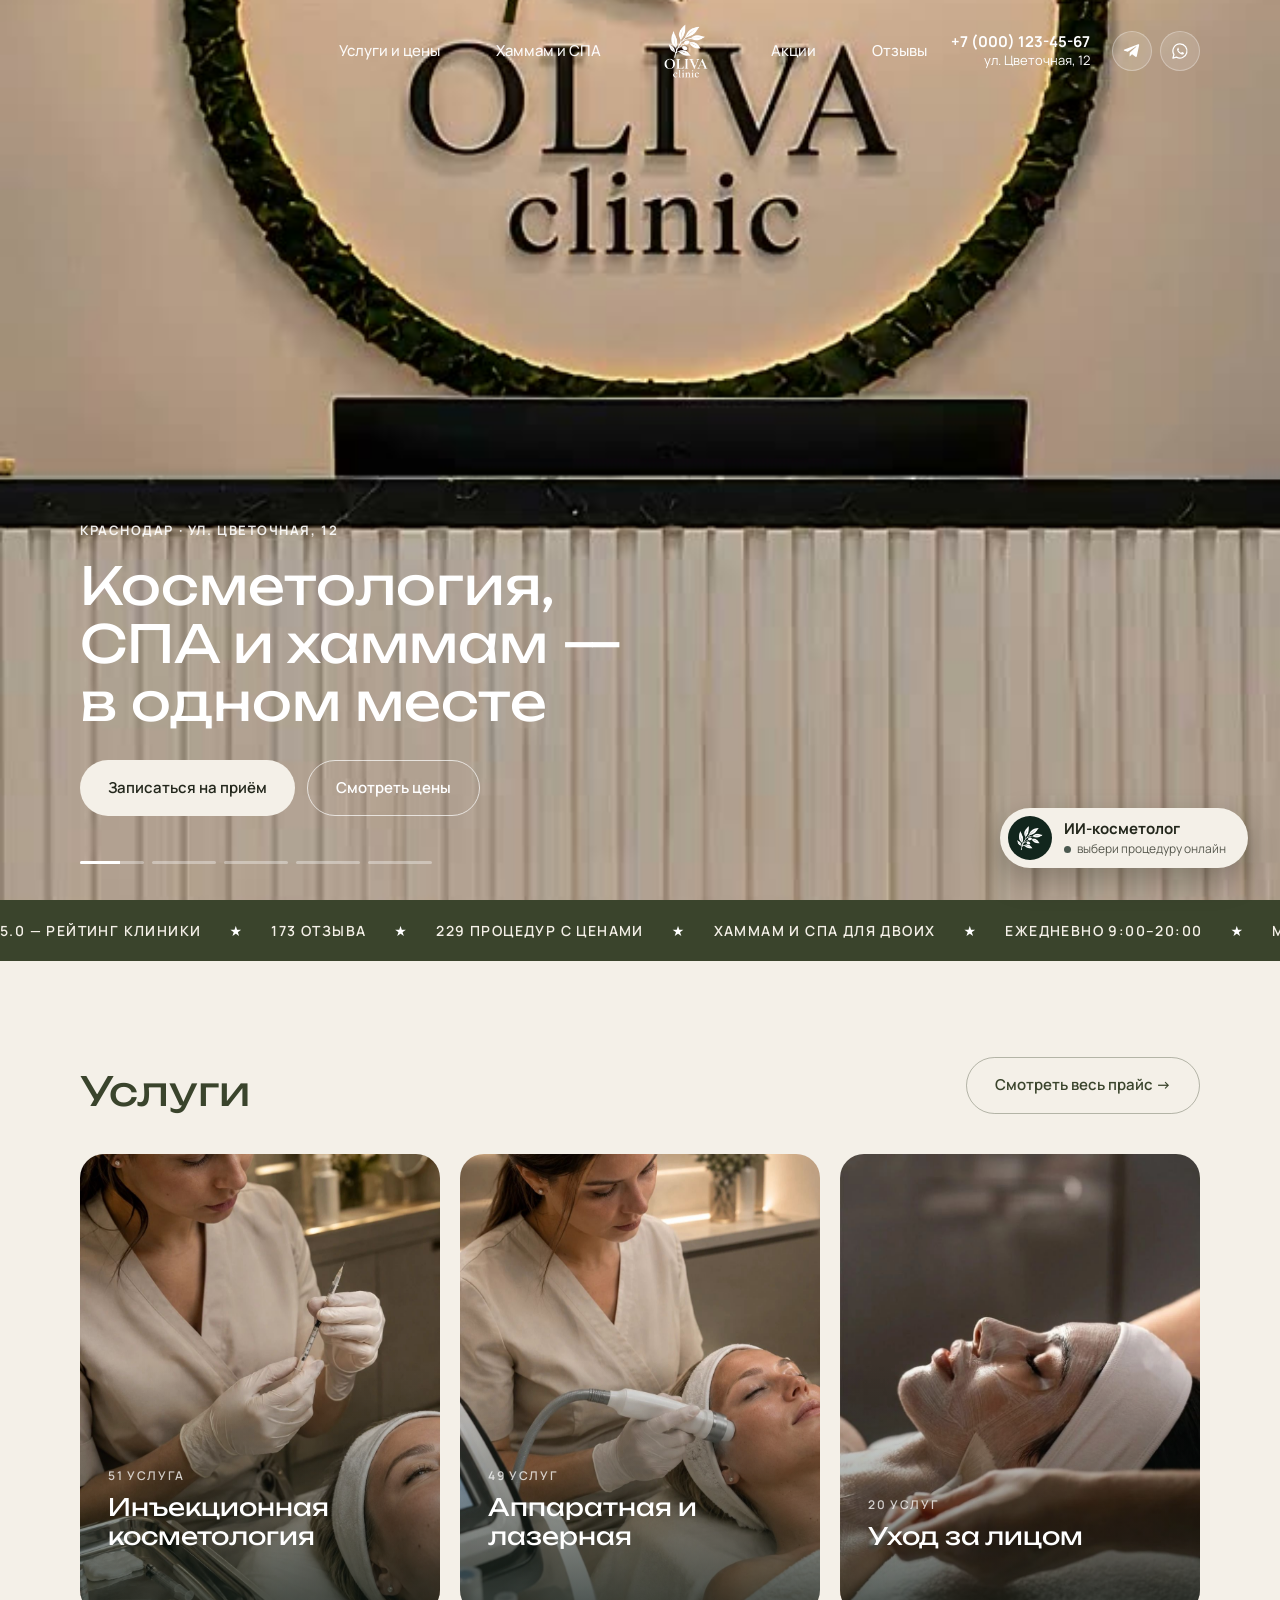
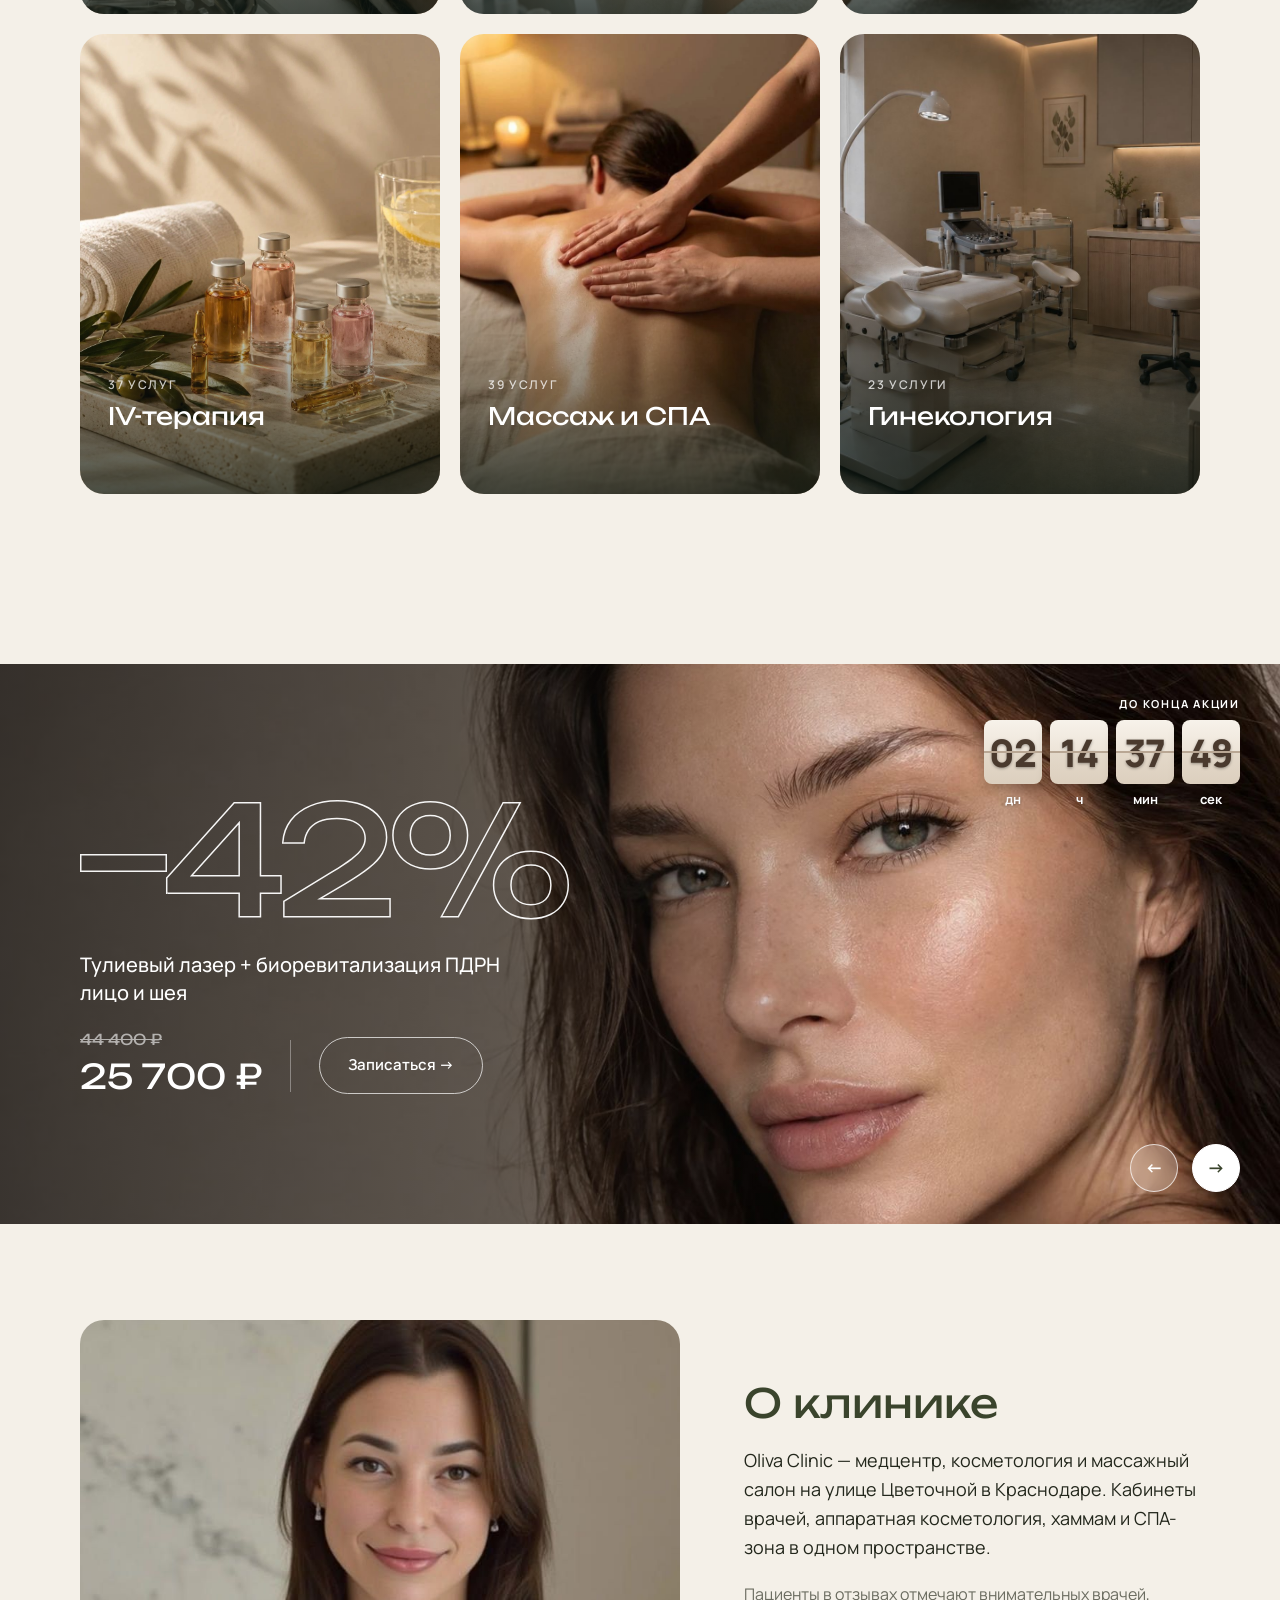
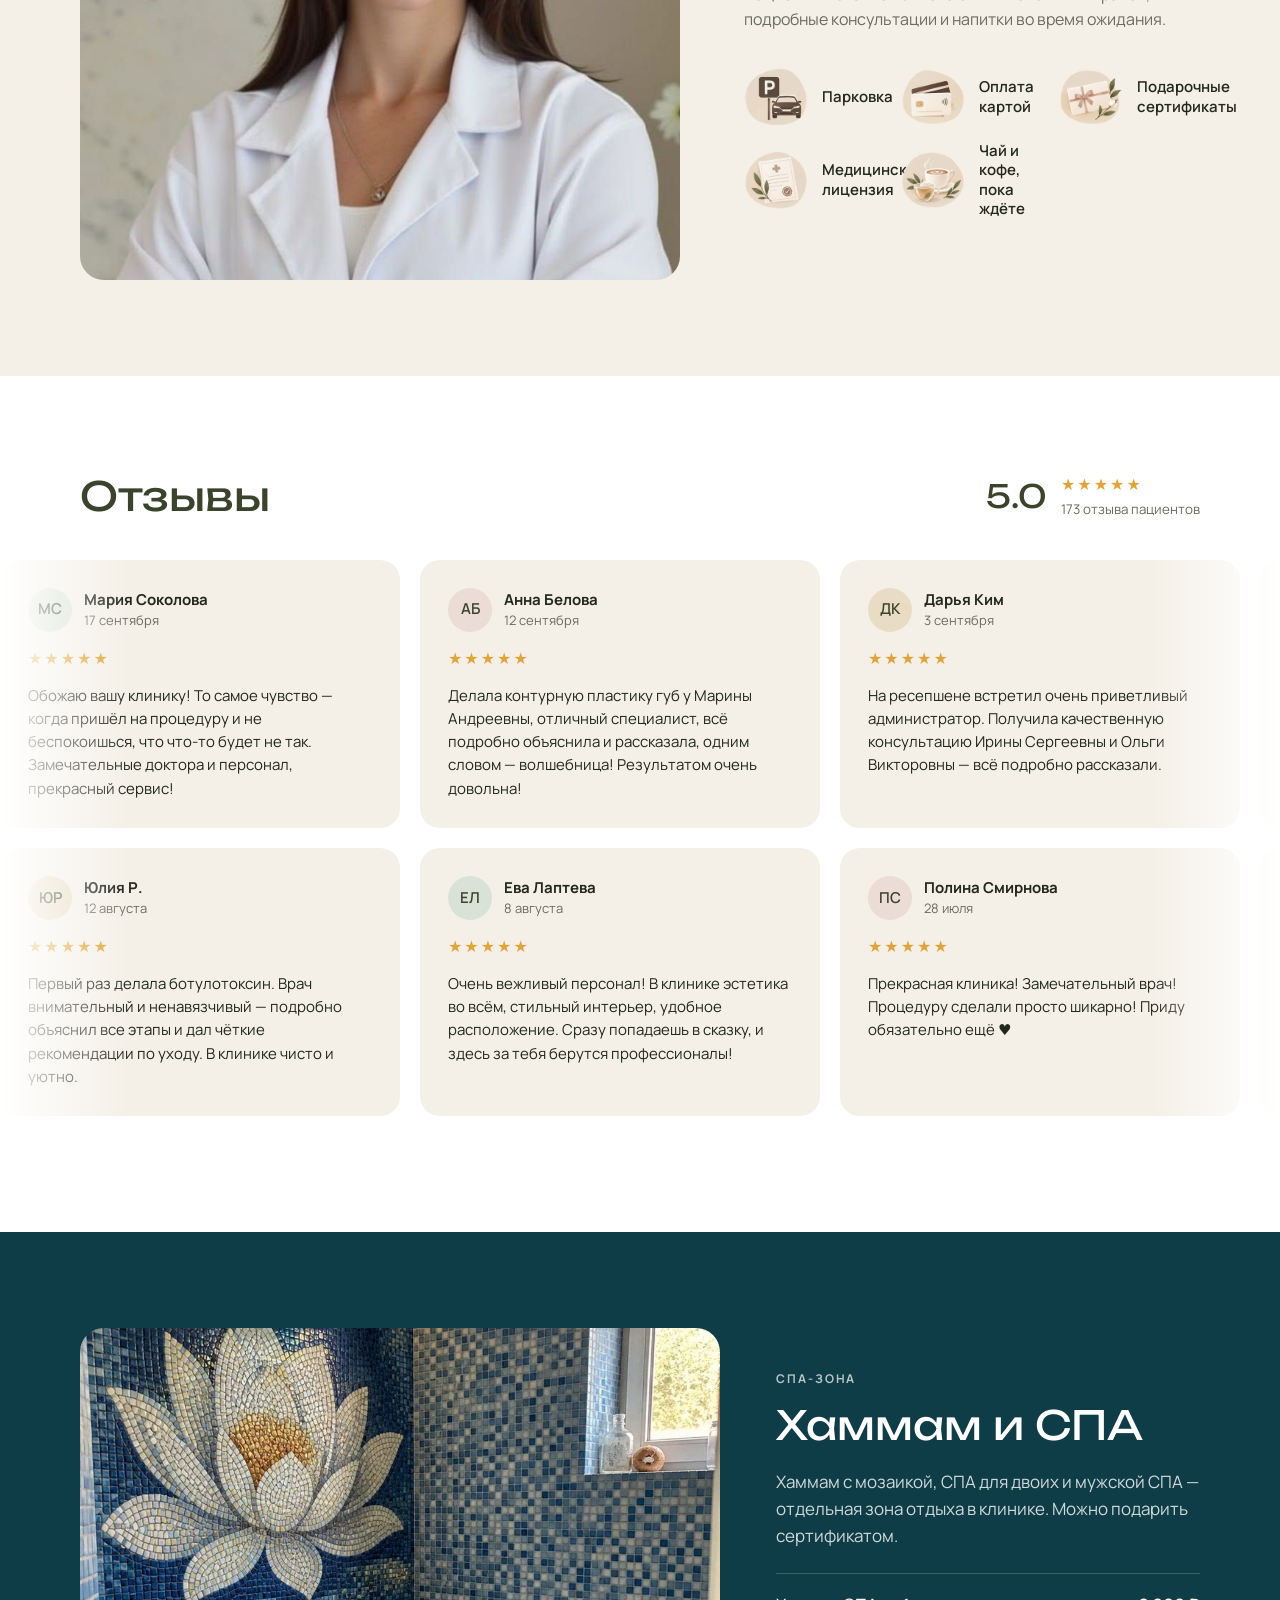
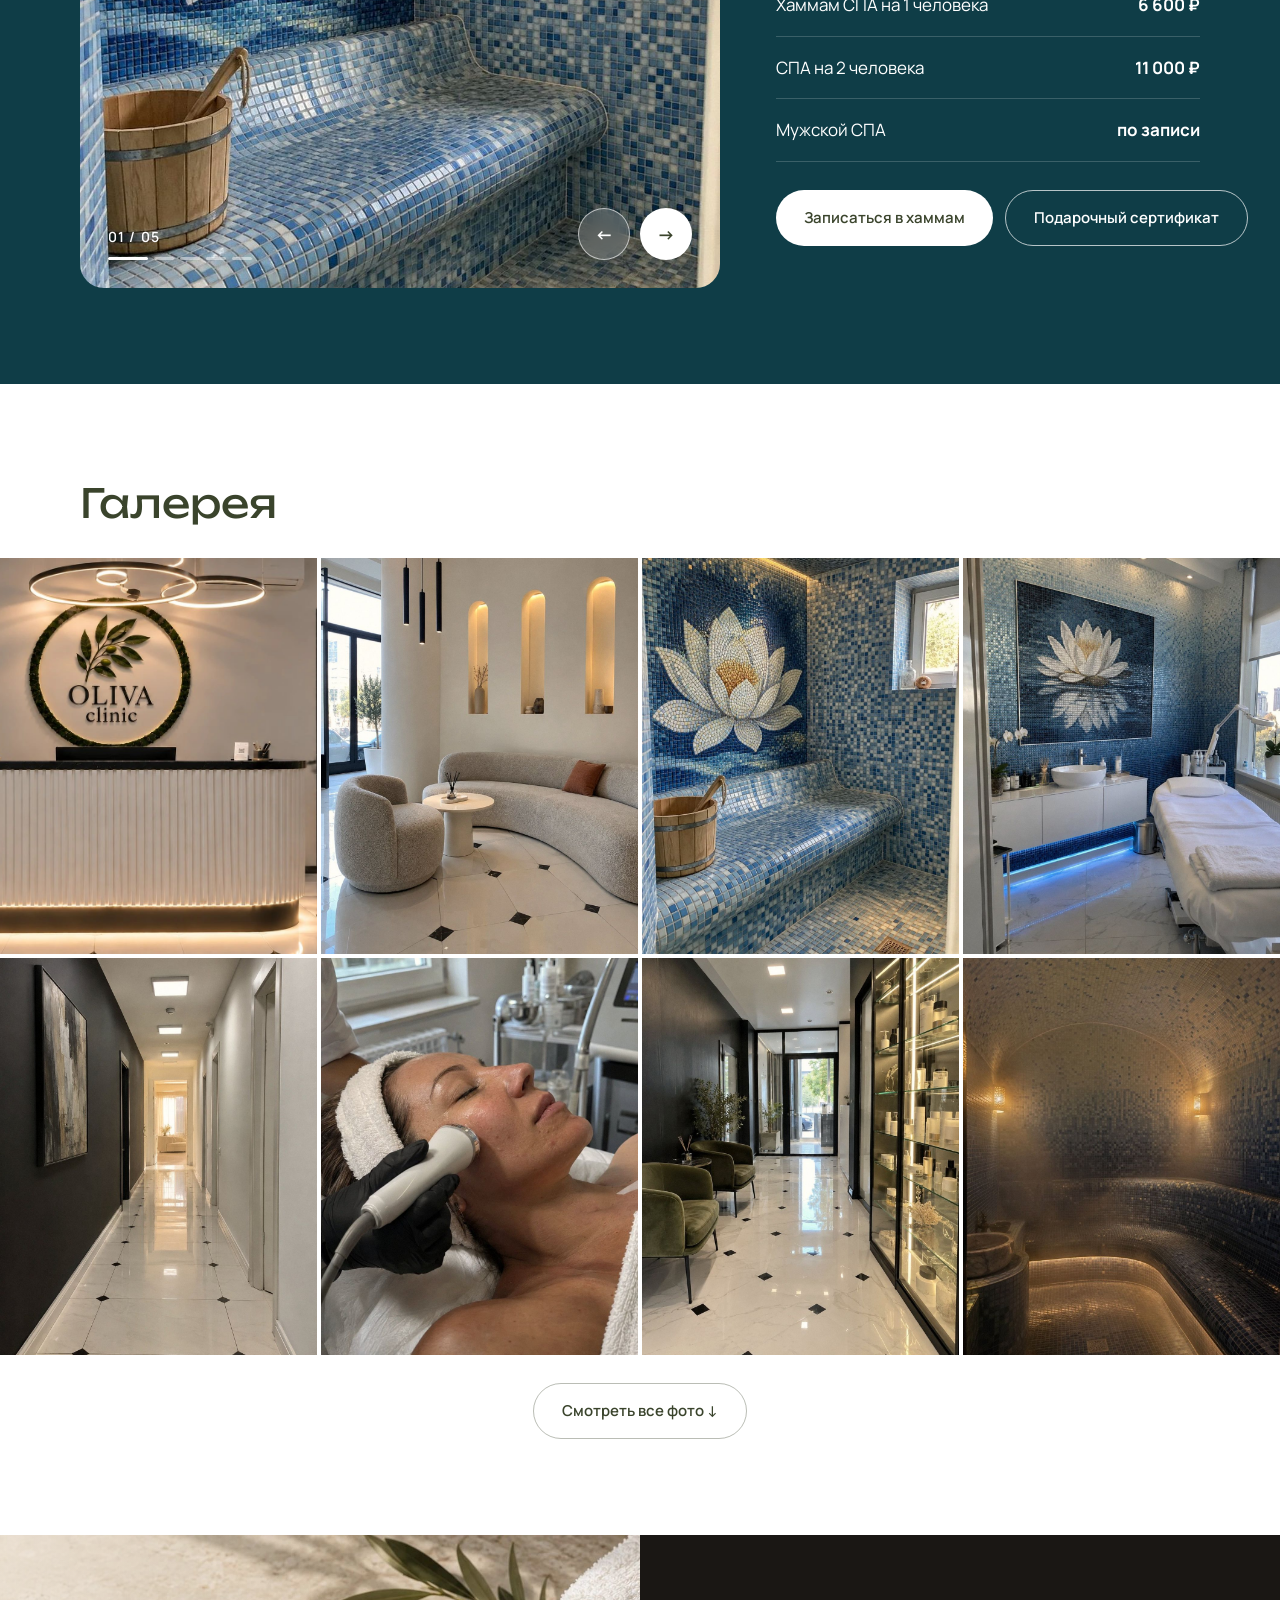
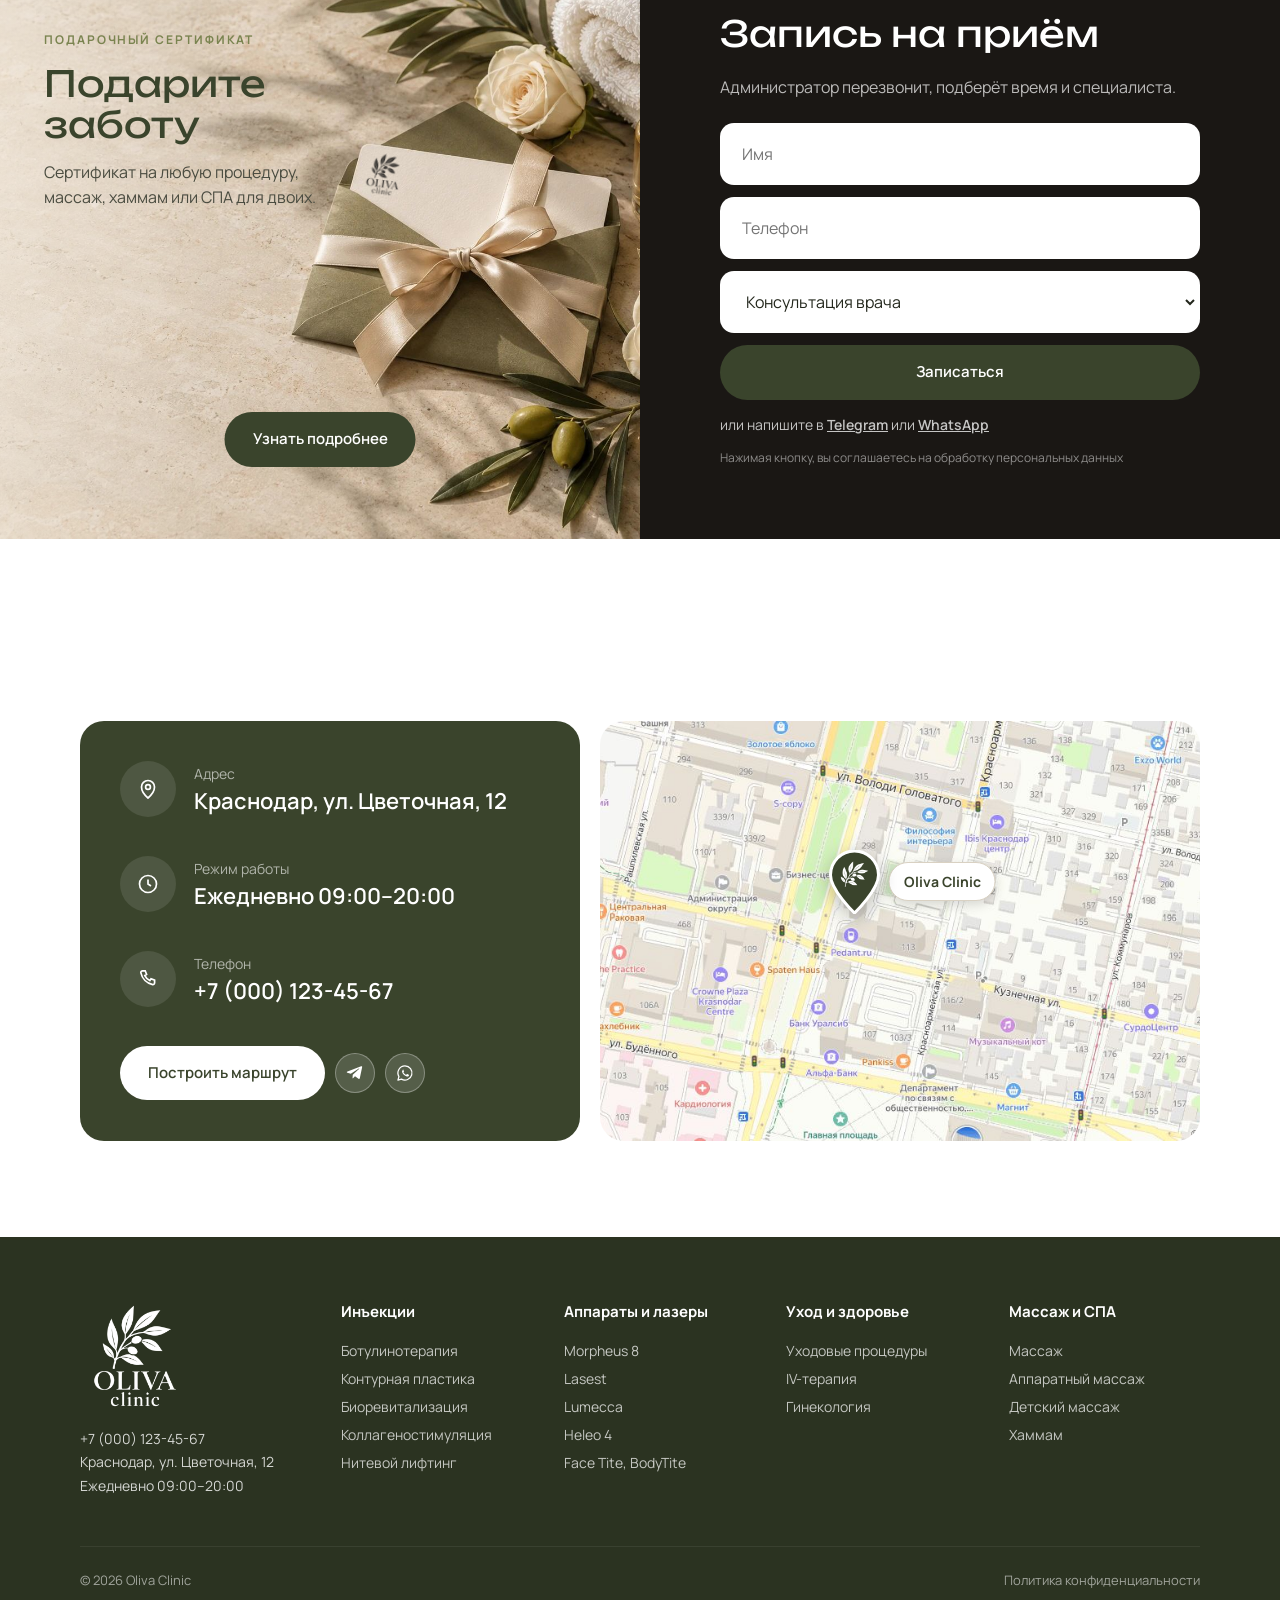
==== index.html @ ef7864f9 "Убран ВКонтакте: вместо него Telegram-бот и WhatsApp Co-Authored-By: Claude Opus 5.5 <noreply@anthro" ====
<!doctype html>
<html lang="ru">
<head>
<meta charset="utf-8">
<meta name="viewport" content="width=device-width, initial-scale=1">
<title>OLIVA clinic — косметология, СПА и хаммам</title>
<meta name="description" content="Демонстрационный сайт эстетической клиники OLIVA: косметология, аппаратные процедуры, хаммам и СПА.">
<link rel="icon" href="assets/img/oliva-mark-black.png">
<link rel="preconnect" href="https://fonts.googleapis.com"><link rel="preconnect" href="https://fonts.gstatic.com" crossorigin>
<link href="https://fonts.googleapis.com/css2?family=Manrope:wght@400;500;600;700;800&family=Unbounded:wght@400;700&family=Yeseva+One&family=Cormorant+Garamond:ital,wght@1,500&display=swap" rel="stylesheet">
<link rel="stylesheet" href="assets/css/style.css?v=22">
</head>
<body>
<div id="site-header"></div>
<main>

<!-- HERO -->
<section class="hero">
  <div class="slide"><picture><source media="(max-width:760px)" srcset="assets/img/hero-1-poster-m.jpg"><img src="assets/img/hero-1-poster.jpg" alt="Ресепшен OLIVA clinic"></picture><video muted playsinline preload="none" data-d="assets/video/hero-1.mp4" data-m="assets/video/hero-1-m.mp4"></video></div>
  <div class="slide"><picture><source media="(max-width:760px)" srcset="assets/img/hero-2-poster-m.jpg"><img src="assets/img/hero-2-poster.jpg" alt="Зона ожидания"></picture><video muted playsinline preload="none" data-d="assets/video/hero-2.mp4" data-m="assets/video/hero-2-m.mp4"></video></div>
  <div class="slide"><picture><source media="(max-width:760px)" srcset="assets/img/hero-3-poster-m.jpg"><img src="assets/img/hero-3-poster.jpg" alt="Хаммам"></picture><video muted playsinline preload="none" data-d="assets/video/hero-3.mp4" data-m="assets/video/hero-3-m.mp4"></video></div>
  <div class="slide"><picture><source media="(max-width:760px)" srcset="assets/img/hero-4-poster-m.jpg"><img src="assets/img/hero-4-poster.jpg" alt="Кабинет с мозаикой"></picture><video muted playsinline preload="none" data-d="assets/video/hero-4.mp4" data-m="assets/video/hero-4-m.mp4"></video></div>
  <div class="slide"><picture><source media="(max-width:760px)" srcset="assets/img/hero-5-poster-m.jpg"><img src="assets/img/hero-5-poster.jpg" alt="Кабинет косметолога"></picture><video muted playsinline preload="none" data-d="assets/video/hero-5.mp4" data-m="assets/video/hero-5-m.mp4"></video></div>
  <div class="content"><div class="wrap">
    <div class="addr">КРАСНОДАР · УЛ. ЦВЕТОЧНАЯ, 12</div>
    <h1>Косметология, СПА и&nbsp;хаммам&nbsp;—<br>в&nbsp;одном месте</h1>
    <div class="cta"><a href="#" class="btn btn-light" data-book>Записаться на приём</a><a href="prices.html" class="btn btn-ghost">Смотреть цены</a></div>
  </div></div>
  <div class="bars"><div class="wrap"><div class="bar"><i></i></div><div class="bar"><i></i></div><div class="bar"><i></i></div><div class="bar"><i></i></div><div class="bar"><i></i></div></div></div>
</section>

<div class="ribbon"><div class="track">
  <span>5.0 — рейтинг клиники</span><span class="star">★</span><span>173 отзыва</span><span class="star">★</span><span>229 процедур с ценами</span><span class="star">★</span><span>Хаммам и СПА для двоих</span><span class="star">★</span><span>Ежедневно 9:00–20:00</span><span class="star">★</span><span>Morpheus 8 · Lumecca · Ultraformer</span><span class="star">★</span>
</div></div>

<!-- SERVICES -->
<section class="section" id="services"><div class="wrap">
  <div class="svc-head rv"><h2 class="h2">Услуги</h2><a href="prices.html" class="btn btn-line">Смотреть весь прайс →</a></div>
  <div class="svc-grid">
    <a class="svc rv" href="category-injections.html"><img src="assets/img/svc-injections.jpg" alt=""><span class="cnt">51 услуга</span><h3>Инъекционная косметология</h3><ul><li>— Ботулинотерапия</li><li>— Контурная пластика</li><li>— Биоревитализация</li><li>— Мезотерапия</li><li>— Коллагеностимуляция</li><li>— Нитевой лифтинг</li></ul><span class="go">Перейти в раздел →</span></a>
    <a class="svc rv" href="prices.html#c-morpheus-8"><img src="assets/img/svc-apparatus.jpg" alt=""><span class="cnt">49 услуг</span><h3>Аппаратная и лазерная</h3><ul><li>— Morpheus 8</li><li>— Lasest — эндолифтинг</li><li>— Lumecca</li><li>— Heleo 4</li><li>— Face Tite, BodyTite</li></ul><span class="go">Перейти в раздел →</span></a>
    <a class="svc rv" href="prices.html#c-uhodovye-protsedury"><img src="assets/img/svc-face.jpg" alt=""><span class="cnt">20 услуг</span><h3>Уход за лицом</h3><ul><li>— Чистки и пилинги</li><li>— Комбо-программы</li><li>— Акне-терапия</li><li>— Anti Age уход</li></ul><span class="go">Перейти в раздел →</span></a>
    <a class="svc rv" href="prices.html#c-iv-terapiya"><img src="assets/img/svc-iv.jpg" alt=""><span class="cnt">37 услуг</span><h3>IV-терапия</h3><ul><li>— Иммунитет</li><li>— Детокс</li><li>— Глутатион</li><li>— Поддержка печени</li><li>— «Золушка»</li></ul><span class="go">Перейти в раздел →</span></a>
    <a class="svc rv" href="prices.html#c-massazh"><img src="assets/img/svc-massage.jpg" alt=""><span class="cnt">39 услуг</span><h3>Массаж и СПА</h3><ul><li>— Массаж лица и тела</li><li>— R-Sleek, B-Flexy</li><li>— Детский массаж</li><li>— Хаммам</li></ul><span class="go">Перейти в раздел →</span></a>
    <a class="svc rv" href="prices.html#c-ginekologiya"><img src="assets/img/svc-gyn.jpg" alt=""><span class="cnt">23 услуги</span><h3>Гинекология</h3><ul><li>— Приём гинеколога</li><li>— Интимное омоложение</li><li>— Плазмотерапия</li></ul><span class="go">Перейти в раздел →</span></a>
  </div>
</div></section>

<!-- PROMOS -->
<section class="promos" id="promos">
  <div class="wrap promo-head rv"><h2 class="h2">Акции</h2><span class="muted" data-pcount>01 / 02</span></div>
  <div class="pslider rv">
    <div class="pslide p1">
      <img class="bg" src="assets/img/promo-laser.jpg" alt="">
      <div class="shade"></div>
      <div class="flip"><div class="lbl">ДО КОНЦА АКЦИИ</div><div class="tiles">
        <div class="u"><div class="tile"></div>дн</div><div class="u"><div class="tile"></div>ч</div><div class="u"><div class="tile"></div>мин</div><div class="u"><div class="tile"></div>сек</div>
      </div></div>
      <div class="txt">
        <img class="big-outline" src="assets/img/promo-42.svg" alt="−42%">
        <div class="desc">Тулиевый лазер + биоревитализация ПДРН <br>лицо и шея</div>
        <div class="price-row"><div><div class="old">44 400 ₽</div><div class="now">25 700 ₽</div></div><span class="sep"></span><a href="#" class="btn btn-ghost" data-book="Акция: тулиевый лазер + биоревитализация ПДРН">Записаться →</a></div>
      </div>
      <div class="pctrl"><button class="arr" data-pprev aria-label="Предыдущая акция">←</button><button class="arr fill" data-pnext aria-label="Следующая акция">→</button></div>
    </div>
    <div class="pslide p2">
      <img class="bg" src="assets/img/promo-birthday.jpg" alt="">
      <div class="shade"></div>
      <img class="bokeh" src="assets/img/p2-bokeh.svg" alt="">
      <img class="gift g-pink" src="assets/img/p2-gift-pink.png" alt="">
      <img class="gift g-rasp" src="assets/img/p2-gift-raspberry.png" alt="">
      <div class="txt">
        <div class="greet">С ДНЁМ РОЖДЕНИЯ!</div>
        <div class="bigf">−20%</div>
        <div class="desc">Скидка 20% на любую процедуру — <br>за 3 дня до и 7 дней после праздника</div>
        <div class="price-row"><div class="pass">ПРОСТО ПОКАЖИТЕ ПАСПОРТ</div><span class="sep"></span><a href="#" class="btn btn-berry" data-book="Акция ко дню рождения −20%">Записаться →</a></div>
      </div>
      <div class="pctrl dark"><button class="arr" data-pprev aria-label="Предыдущая акция">←</button><div class="pdots"><i></i><i></i></div><span>02 / 02</span><button class="arr fill" data-pnext aria-label="Следующая акция">→</button></div>
    </div>
  </div>
</section>

<!-- ABOUT -->
<section class="section about" id="about"><div class="wrap grid">
  <div class="photo rv"><img src="assets/img/about-doctor.jpg" alt="Врач клиники"></div>
  <div class="rv">
    <h2 class="h2">О клинике</h2>
    <p>Oliva Clinic — медцентр, косметология и массажный салон на улице Цветочной в Краснодаре. Кабинеты врачей, аппаратная косметология, хаммам и СПА-зона в одном пространстве.</p>
    <p class="muted" style="font-size:16px">Пациенты в отзывах отмечают внимательных врачей, подробные консультации и напитки во время ожидания.</p>
    <div class="amen">
      <div><img src="assets/img/ic-parking.png" alt="">Парковка</div>
      <div><img src="assets/img/ic-card.png" alt="">Оплата картой</div>
      <div><img src="assets/img/ic-gift.png" alt="">Подарочные сертификаты</div>
      <div><img src="assets/img/ic-license.png" alt="">Медицинская лицензия</div>
      <div><img src="assets/img/ic-coffee.png" alt="">Чай и кофе, пока ждёте</div>
    </div>
  </div>
</div></section>

<!-- REVIEWS -->
<section class="section reviews" id="reviews">
  <div class="wrap rev-head rv"><h2 class="h2">Отзывы</h2><div class="rating"><b>5.0</b><div><div class="stars">★★★★★</div><small class="muted">173 отзыва пациентов</small></div></div></div>
  <div class="rrow"><div class="rtrack" id="r1"></div></div>
  <div class="rrow rev"><div class="rtrack" id="r2"></div></div>
</section>

<!-- HAMMAM -->
<section class="section hammam" id="hammam"><div class="wrap grid">
  <div class="hslider rv">
    <img src="assets/img/i-hammam-lotus.jpg" alt=""><img src="assets/img/i-hammam-vault.jpg" alt=""><img src="assets/img/i-lotus-day.jpg" alt=""><img src="assets/img/i-lotus-night.jpg" alt=""><img src="assets/img/i-lounge.jpg" alt="">
    <div class="hud"><div><div class="cnt">01 / 05</div><div class="hbars"><i></i><i></i><i></i><i></i><i></i></div></div><div class="arrs"><button data-hprev>←</button><button data-hnext>→</button></div></div>
  </div>
  <div class="rv">
    <div class="kicker">СПА-ЗОНА</div>
    <h2 class="h2" style="margin-top:14px">Хаммам и СПА</h2>
    <p>Хаммам с мозаикой, СПА для двоих и мужской СПА — отдельная зона отдыха в клинике. Можно подарить сертификатом.</p>
    <div class="plist"><div><span>Хаммам СПА на 1 человека</span><b>6 600 ₽</b></div><div><span>СПА на 2 человека</span><b>11 000 ₽</b></div><div><span>Мужской СПА</span><b>по записи</b></div></div>
    <div class="btns"><a href="#" class="btn btn-white" data-book="Хаммам и СПА">Записаться в хаммам</a><a href="#" class="btn btn-ghost" data-cert>Подарочный сертификат</a></div>
  </div>
</div></section>

<!-- GALLERY -->
<section class="section gallery" id="gallery">
  <div class="wrap rv"><h2 class="h2">Галерея</h2></div>
  <div class="gfeed">
    <figure><img src="assets/img/hero-reception.jpg" alt="" loading="lazy"></figure>
    <figure><img src="assets/img/i-lounge.jpg" alt="" loading="lazy"></figure>
    <figure><img src="assets/img/i-hammam-lotus.jpg" alt="" loading="lazy"></figure>
    <figure><img src="assets/img/i-lotus-day.jpg" alt="" loading="lazy"></figure>
    <figure><img src="assets/img/i-corridor.jpg" alt="" loading="lazy"></figure>
    <figure><img src="assets/img/p-apparatus.jpg" alt="" loading="lazy"></figure>
    <figure><img src="assets/img/i-hall.jpg" alt="" loading="lazy"></figure>
    <figure><img src="assets/img/i-hammam-vault.jpg" alt="" loading="lazy"></figure>
    <figure class="more"><img src="assets/img/i-cabinet.jpg" alt="" loading="lazy"></figure>
    <figure class="more"><img src="assets/img/p-massage.jpg" alt="" loading="lazy"></figure>
    <figure class="more"><img src="assets/img/i-lotus-night.jpg" alt="" loading="lazy"></figure>
    <figure class="more"><img src="assets/img/i-bay.jpg" alt="" loading="lazy"></figure>
    <figure class="more"><img src="assets/img/i-blackwall.jpg" alt="" loading="lazy"></figure>
    <figure class="more"><img src="assets/img/p-mask.jpg" alt="" loading="lazy"></figure>
    <figure class="more"><img src="assets/img/i-bathroom.jpg" alt="" loading="lazy"></figure>
    <figure class="more"><img src="assets/img/p-shelves.jpg" alt="" loading="lazy"></figure>
  </div>
  <div class="gmore"><button class="btn btn-line" data-gmore>Смотреть все фото ↓</button></div>
</section>

<!-- CERT + BOOKING -->
<section class="duo" id="booking">
  <div class="cert">
    <img class="bg" src="assets/img/certificate.jpg" alt="">
    <img class="stamp" src="assets/img/oliva-full-black.png" alt="">
    <div class="txt">
      <div class="kicker">ПОДАРОЧНЫЙ СЕРТИФИКАТ</div>
      <h3>Подарите заботу</h3>
      <p>Сертификат на любую процедуру, массаж, хаммам или СПА для двоих.</p>
      <div><a href="#" class="btn btn-ol" data-cert>Узнать подробнее</a></div>
    </div>
  </div>
  <div class="booking">
    <div class="form-wrap" style="display:flex;flex-direction:column;gap:14px">
      <h3>Запись на приём</h3>
      <p class="sub">Администратор перезвонит, подберёт время и специалиста.</p>
      <form class="bookform" novalidate style="display:flex;flex-direction:column;gap:12px">
        <input class="field" name="name" placeholder="Имя" required>
        <input class="field" name="phone" placeholder="Телефон" inputmode="tel" required>
        <select class="field" name="svc"><option>Консультация врача</option><option>Ботулинотерапия</option><option>Контурная пластика</option><option>Биоревитализация</option><option>Аппаратная косметология</option><option>Уход за лицом</option><option>IV-терапия</option><option>Массаж</option><option>Хаммам и СПА</option></select>
        <button class="btn btn-ol" style="width:100%">Записаться</button>
      </form>
      <div class="alt">или напишите в <a href="https://t.me/oliva_clinic_bot" target="_blank" rel="noopener">Telegram</a> или <a href="https://wa.me/79010972164" target="_blank" rel="noopener">WhatsApp</a></div>
      <small>Нажимая кнопку, вы соглашаетесь на обработку персональных данных</small>
    </div>
    <div class="ok"><div class="circle">✓</div><h3>Заявка принята!</h3><p style="opacity:.75">Администратор перезвонит вам в течение 15 минут.</p></div>
  </div>
</section>

<!-- CONTACTS -->
<section class="section contacts" id="contacts"><div class="wrap">
  <h2 class="h2 rv">Контакты</h2>
  <div class="cgrid">
    <div class="ccard rv">
      <div class="citem"><span class="ic"><svg viewBox="0 0 24 24"><path d="M12 21s-6.5-5.6-6.5-11a6.5 6.5 0 0 1 13 0c0 5.4-6.5 11-6.5 11z"/><circle cx="12" cy="10" r="2.4"/></svg></span><div><small>Адрес</small><b>Краснодар, ул. Цветочная, 12</b></div></div>
      <div class="citem"><span class="ic"><svg viewBox="0 0 24 24"><circle cx="12" cy="12" r="8.5"/><path d="M12 7.5V12l3 2"/></svg></span><div><small>Режим работы</small><b>Ежедневно 09:00–20:00</b></div></div>
      <div class="citem"><span class="ic"><svg viewBox="0 0 24 24"><path d="M6.6 3.8h2.6l1.4 3.6-1.8 1.2a11 11 0 0 0 5 5l1.2-1.8 3.6 1.4v2.6a1.8 1.8 0 0 1-1.9 1.8A15.4 15.4 0 0 1 4.8 5.7 1.8 1.8 0 0 1 6.6 3.8z"/></svg></span><div><small>Телефон</small><b><a href="tel:+70001234567">+7 (000) 123-45-67</a></b></div></div>
      <div class="btns"><a href="https://yandex.ru/maps/?text=Краснодар" target="_blank" rel="noopener" class="btn btn-white">Построить маршрут</a><a class="soc" href="https://t.me/oliva_clinic_bot" target="_blank" rel="noopener" aria-label="Telegram"><svg viewBox="0 0 24 24"><path d="M21.5 4.2 18.4 19c-.2 1-.9 1.3-1.7.8l-4.7-3.5-2.3 2.2c-.3.3-.5.5-1 .5l.3-4.8 8.7-7.9c.4-.3-.1-.5-.6-.2L6.4 12.9 1.8 11.5c-1-.3-1-1 .2-1.5L20.2 3c.8-.3 1.6.2 1.3 1.2z"/></svg></a><a class="soc" href="https://wa.me/79010972164" target="_blank" rel="noopener" aria-label="WhatsApp"><svg viewBox="0 0 24 24"><path d="M12 2.6a9.4 9.4 0 0 0-8.1 14.2L2.6 21.4l4.7-1.2A9.4 9.4 0 1 0 12 2.6z" fill="none" stroke="#fff" stroke-width="1.7" stroke-linejoin="round"/><path d="M9.2 7.4c.2 0 .5 0 .6.4l.8 1.9c.1.2 0 .4-.1.6l-.5.6c-.1.1-.2.3 0 .5.4.8 1 1.5 1.7 2 .5.4 1 .7 1.6.9.2.1.4 0 .5-.1l.7-.8c.2-.2.4-.2.6-.1l1.8.9c.2.1.4.2.4.4 0 .6-.2 1.2-.7 1.6-.6.5-1.4.7-2.2.5-1.5-.4-2.9-1.2-4-2.3-1-1-1.9-2.2-2.3-3.6-.3-.9 0-1.9.7-2.6.2-.3.4-.4.6-.4z" fill="#fff"/></svg></a></div>
    </div>
    <div class="map rv"><img src="assets/img/map.jpg" alt="Карта"><div class="pin"><svg class="drop" viewBox="0 0 52 64"><path d="M26 63C26 63 50 40 50 25A24 24 0 0 0 2 25C2 40 26 63 26 63Z" fill="#3A442C" stroke="#fff" stroke-width="3"/><image href="assets/img/oliva-mark-white.png" x="11" y="9" width="30" height="30"/></svg><span class="chip">Oliva Clinic</span></div></div>
  </div>
</div></section>

</main>
<div id="site-footer"></div>
<script src="assets/js/main.js?v=22"></script>
<script>
// reviews data
const REV=[["Мария Соколова","17 сентября","Обожаю вашу клинику! То самое чувство — когда пришёл на процедуру и не беспокоишься, что что-то будет не так. Замечательные доктора и персонал, прекрасный сервис!","#D9E2D6"],["Анна Белова","12 сентября","Делала контурную пластику губ у Марины Андреевны, отличный специалист, всё подробно объяснила и рассказала, одним словом — волшебница! Результатом очень довольна!","#EBDCD5"],["Дарья Ким","3 сентября","На ресепшене встретил очень приветливый администратор. Получила качественную консультацию Ирины Сергеевны и Ольги Викторовны — всё подробно рассказали.","#E9DCC4"],["Ксения Орлова","20 августа","В клинике потрясающая атмосфера, вежливый персонал. Процедура прошла быстро и максимально комфортно. Очень жалею, что не обратилась сюда раньше.","#D9E2D6"],["Алина Миронова","14 августа","Очень понравилась клиника Oliva, делала контурную пластику губ, всё отлично, рекомендую!","#EBDCD5"],["Юлия Р.","12 августа","Первый раз делала ботулотоксин. Врач внимательный и ненавязчивый — подробно объяснил все этапы и дал чёткие рекомендации по уходу. В клинике чисто и уютно.","#E9DCC4"],["Ева Лаптева","8 августа","Очень вежливый персонал! В клинике эстетика во всём, стильный интерьер, удобное расположение. Сразу попадаешь в сказку, и здесь за тебя берутся профессионалы!","#D9E2D6"],["Полина Смирнова","28 июля","Прекрасная клиника! Замечательный врач! Процедуру сделали просто шикарно! Приду обязательно ещё ♥","#EBDCD5"],["Елена Васильева","28 июля","Была на процедуре «Ботулинотерапия». У Ирины Сергеевны «лёгкая рука», атмосфера приятная. Эффект потрясающий — лицо свежее, отдохнувшее, кожа гладкая.","#E9DCC4"],["Светлана Н.","25 июня","Во время ожидания предлагают напитки: чай, соки, кофе. Ольга проконсультировала, провела процедуру, дала рекомендации. Очень понравилось и отношение, и результат.","#D9E2D6"]];
const card=([n,d,t,c])=>`<div class="rcard"><div class="who"><span class="av" style="background:${c}">${n.split(' ').map(w=>w[0]).join('').slice(0,2).replace('.','')}</span><div><div class="nm">${n}</div><div class="dt">${d}</div></div></div><div class="stars">★★★★★</div><p>${t}</p></div>`;
document.getElementById('r1').innerHTML=REV.slice(0,5).map(card).join('');
document.getElementById('r2').innerHTML=REV.slice(5).map(card).join('');
</script>
</body>
</html>
---- assets/css/style.css ----
:root{
  --ol:#3A442C; --ol-dark:#2B3321; --ink:#23271C; --mut:#6B6C60; --bg:#F4F0E8; --line:#E4DDD0;
  --acc:#7A8450; --white:#fff; --hammam:#0F3D47; --berry:#C2476B; --plum:#4E2446; --pink:#F2BFCB;
  --star:#E0A43A; --radius:24px; --pad:80px; --max:1440px;
  --f-head:'Unbounded',system-ui,sans-serif; --f-body:'Manrope',system-ui,sans-serif;
  --f-fest:'Yeseva One',serif; --f-it:'Cormorant Garamond',serif;
}
*{box-sizing:border-box;margin:0;padding:0}
html{scroll-behavior:smooth}
body{font-family:var(--f-body);color:var(--ink);background:var(--bg);font-size:16px;line-height:1.5;-webkit-font-smoothing:antialiased;overflow-x:hidden}
img{display:block;max-width:100%}
a{color:inherit;text-decoration:none}
button{font:inherit;cursor:pointer;border:0;background:none;color:inherit}
input,select,textarea{font:inherit}
.wrap{max-width:var(--max);margin:0 auto;padding:0 var(--pad)}
.h2{font-family:var(--f-head);font-weight:400;font-size:40px;line-height:1.15;color:var(--ol)}
.kicker{font-size:12px;font-weight:700;letter-spacing:.16em;text-transform:uppercase;color:var(--acc)}
.muted{color:var(--mut)}
.section{padding:96px 0}
.btn{display:inline-flex;align-items:center;justify-content:center;gap:10px;border-radius:100px;padding:16px 28px;font-weight:600;font-size:15px;transition:transform .2s,background .2s,color .2s,box-shadow .2s;white-space:nowrap}
.btn:hover{transform:translateY(-2px)}
.btn:active{transform:translateY(0)}
.btn-ol{background:var(--ol);color:#fff}
.btn-ol:hover{background:var(--ol-dark);box-shadow:0 10px 24px rgba(58,68,44,.25)}
.btn-light{background:var(--bg);color:var(--ink)}
.btn-white{background:#fff;color:var(--ol)}
.btn-line{border:1px solid rgba(58,68,44,.35);color:var(--ol)}
.btn-line:hover{background:var(--ol);color:#fff}
.btn-ghost{border:1px solid rgba(255,255,255,.7);color:#fff}
.btn-ghost:hover{background:#fff;color:var(--ink)}
.btn-sm{padding:10px 18px;font-size:14px}
.link{color:var(--acc);font-weight:600;font-size:15px;display:inline-flex;gap:6px;align-items:center}
.link:hover{color:var(--ol)}

/* ---------- header ---------- */
.hdr{position:fixed;inset:0 0 auto 0;z-index:50;transition:background .3s,box-shadow .3s,padding .3s;padding:22px 0;color:#fff}
.hdr.solid{background:rgba(43,51,33,.96);backdrop-filter:blur(10px);padding:12px 0;box-shadow:0 8px 30px rgba(0,0,0,.15)}
.hdr .wrap{display:grid;grid-template-columns:1fr auto 1fr;align-items:center;gap:24px}
.hdr .center{grid-column:2;display:flex;align-items:center;gap:56px}
.hdr nav{display:flex;gap:56px;font-size:15px;font-weight:500;white-space:nowrap}
.hdr nav a{position:relative;opacity:.95}
.hdr nav a::after{content:'';position:absolute;left:0;right:100%;bottom:-6px;height:1.5px;background:currentColor;transition:right .25s}
.hdr nav a:hover::after,.hdr nav a.active::after{right:0}
.hdr .logo{display:flex;align-items:center;gap:10px;justify-self:center}
.hdr .logo img{height:58px;transition:height .3s}
.hdr.solid .logo img{height:44px}
.hdr .right{grid-column:3;display:flex;align-items:center;justify-content:flex-end;gap:16px}
.hdr .contact{text-align:right;font-size:13px;line-height:1.35;white-space:nowrap;margin-right:6px}
.hdr .contact b{font-size:15px;display:block}
.socials{display:flex;gap:8px}
.soc{width:40px;height:40px;border-radius:50%;display:grid;place-items:center;background:rgba(255,255,255,.14);border:1px solid rgba(255,255,255,.3);transition:background .2s}
.soc:hover{background:rgba(255,255,255,.3)}
.soc svg{width:18px;height:18px;fill:#fff}
.burger,.hdr .callwrap{display:none}
.callwrap{position:relative}
.callmenu{position:absolute;right:0;top:calc(100% + 10px);width:264px;background:#fff;color:var(--ink);border-radius:18px;box-shadow:0 18px 44px rgba(20,25,15,.28);padding:8px;display:flex;flex-direction:column;gap:2px;transform-origin:top right;animation:callpop .22s cubic-bezier(.2,.8,.3,1)}
.callmenu[hidden]{display:none}
@keyframes callpop{from{opacity:0;transform:translateY(-6px) scale(.96)}}
.callmenu a{display:flex;align-items:center;gap:12px;padding:10px;border-radius:12px;transition:background .15s}
.callmenu a:hover,.callmenu a:focus-visible{background:var(--bg)}
.callmenu b{display:block;font-size:15px}
.callmenu small{font-size:12.5px;color:var(--mut)}
.ci{width:42px;height:42px;flex:none;border-radius:50%;display:grid;place-items:center}
.ci svg{width:21px;height:21px;fill:#fff}
.ci.tg{background:#2AABEE}
.ci.wa{background:#25D366}
.ci.tel{background:var(--ol)}
.hdr.light{color:var(--ink)}
/* inner pages: header always solid */
body.inner .hdr{background:var(--ol);padding:12px 0}
body.inner .hdr .logo img{height:44px}
body.inner main{padding-top:84px}

/* mobile menu */
.mmenu{position:fixed;inset:0;z-index:78;background:var(--ol-dark);color:#fff;display:flex;flex-direction:column;padding:24px 24px 32px;transform:translateY(-100%);visibility:hidden;overflow-y:auto;transition:transform .4s cubic-bezier(.7,0,.2,1),visibility 0s .4s}
.mmenu.open{transform:none;visibility:visible;transition:transform .4s cubic-bezier(.7,0,.2,1)}
.mmenu .top{display:flex;justify-content:space-between;align-items:center}
.mmenu .top img{height:40px}
.mmenu .close{width:44px;height:44px;border-radius:50%;background:rgba(255,255,255,.12);font-size:22px}
.mmenu nav{display:flex;flex-direction:column;gap:6px;margin-top:40px}
.mmenu nav a{font-family:var(--f-head);font-size:26px;padding:10px 0;border-bottom:1px solid rgba(255,255,255,.1)}
.mmenu .bottom{margin-top:auto;display:flex;flex-direction:column;gap:14px}

/* ---------- hero ---------- */
.grid>*,.cgrid>*,.duo>*,.pgrid>*{min-width:0}
.hero{position:relative;height:100vh;min-height:680px;max-height:900px;overflow:hidden;color:#fff;background:#1d1f18}
.hero .slide{position:absolute;inset:0;transform:translateX(100%);visibility:hidden;z-index:0;transition:transform 1.6s cubic-bezier(.45,.05,.2,1),filter 1.6s,visibility 0s 1.6s}
.hero .slide.on{transform:none;visibility:visible;z-index:2;transition:transform 1.6s cubic-bezier(.45,.05,.2,1)}
.hero .slide.out{transform:translateX(-30%);filter:brightness(.55);visibility:visible;z-index:1;transition:transform 1.6s cubic-bezier(.45,.05,.2,1),filter 1.6s}
.hero .slide.on{box-shadow:-30px 0 60px rgba(0,0,0,.35)}
.hero .slide img,.hero .slide video{position:absolute;inset:0;width:100%;height:100%;object-fit:cover}
.hero .slide picture{position:absolute;inset:0}
.hero .slide video{opacity:0;transition:opacity .4s}
.hero .slide video.ready{opacity:1}
@keyframes kenburns{from{transform:scale(1.02)}to{transform:scale(1.12)}}
.hero::after{content:'';position:absolute;inset:0;background:linear-gradient(180deg,rgba(18,16,13,.55) 0%,rgba(18,16,13,0) 22%,rgba(18,16,13,0) 45%,rgba(18,16,13,.62) 100%);pointer-events:none}
.hero .content{position:absolute;left:0;right:0;bottom:84px;z-index:2}
.hero .addr{font-size:13px;font-weight:700;letter-spacing:.12em;opacity:.9}
.hero h1{font-family:var(--f-head);font-weight:400;font-size:52px;line-height:1.12;margin:16px 0 28px;max-width:620px}
.hero .cta{display:flex;gap:12px;flex-wrap:wrap}
.hero .bars{position:absolute;left:0;right:0;bottom:36px;z-index:2}
.hero .bars .wrap{display:flex;gap:8px}
.hero .bar{height:3px;width:64px;background:rgba(255,255,255,.35);border-radius:2px;overflow:hidden;cursor:pointer}
.hero .bar i{display:block;height:100%;width:0;background:#fff}
.hero .bar.done i{width:100%}
@keyframes fillbar{to{width:100%}}

/* ---------- marquee ribbon ---------- */
.ribbon{background:var(--ol);color:var(--bg);overflow:hidden;padding:20px 0}
.ribbon .track{display:flex;gap:28px;width:max-content;animation:marq 40s linear infinite}
.ribbon:hover .track{animation-play-state:paused}
.ribbon span{font-size:14px;font-weight:600;letter-spacing:.1em;text-transform:uppercase;white-space:nowrap}
.ribbon .star{color:#fff}
@keyframes marq{to{transform:translateX(-50%)}}

/* ---------- services ---------- */
.svc-head{display:flex;justify-content:space-between;align-items:flex-end;margin-bottom:40px}
.svc-grid{display:grid;grid-template-columns:repeat(3,1fr);gap:20px}
.svc{position:relative;height:460px;border-radius:var(--radius);overflow:hidden;color:#fff;display:flex;flex-direction:column;justify-content:flex-end;padding:28px;isolation:isolate}
.svc img{position:absolute;inset:0;width:100%;height:100%;object-fit:cover;z-index:-2;transition:transform .8s ease}
.svc::before{content:'';position:absolute;inset:0;z-index:-1;background:linear-gradient(180deg,rgba(11,23,18,0) 45%,rgba(11,23,18,.72));transition:background .4s}
.svc:hover img{transform:scale(1.06)}
.svc:hover::before{background:linear-gradient(180deg,rgba(11,23,18,.25) 0%,rgba(11,23,18,.85))}
.svc .cnt{font-size:12px;font-weight:600;letter-spacing:.14em;opacity:.75;text-transform:uppercase}
.svc h3{font-family:var(--f-head);font-weight:400;font-size:24px;line-height:1.2;margin-top:8px}
.svc ul{list-style:none;max-height:0;overflow:hidden;opacity:0;transition:max-height .5s,opacity .4s,margin .4s;font-size:15px}
.svc ul li{padding:3px 0;opacity:.9}
.svc:hover ul{max-height:320px;opacity:1;margin-top:14px}
.svc .go{margin-top:14px;font-weight:600;font-size:14px;opacity:0;transform:translateY(8px);transition:.4s}
.svc:hover .go{opacity:1;transform:none}

/* ---------- promos slider ---------- */
.promos{position:relative}
.promo-head{display:flex;justify-content:space-between;align-items:center;margin-bottom:28px}
.pslider{position:relative;height:560px;overflow:hidden}
.pslide{position:absolute;inset:0;opacity:0;visibility:hidden;transition:opacity .7s,visibility .7s}
.pslide.on{opacity:1;visibility:visible;z-index:2}
.pslide.prev{opacity:1;visibility:visible;z-index:1;transition:none}
.pslide .bg{position:absolute;inset:0;width:100%;height:100%;object-fit:cover;object-position:50% 29%}
.pslide .shade{position:absolute;inset:0}
.p1 .shade{background:linear-gradient(90deg,rgba(20,18,15,.72) 0%,rgba(20,18,15,.45) 40%,rgba(20,18,15,0) 70%)}
.pslide .txt{position:relative;z-index:2;height:100%;display:flex;flex-direction:column;justify-content:center;padding-left:var(--pad);max-width:720px;color:#fff;gap:14px}
.big-outline{display:block;width:490px;height:auto;margin:14px 0 16px}
.pslide .desc{font-size:20px;font-weight:500;line-height:1.4}
.price-row{display:flex;align-items:center;gap:28px;margin-top:8px}
.price-row .old{font-family:var(--f-head);font-size:15px;opacity:.6;text-decoration:line-through}
.price-row .now{font-family:var(--f-head);font-size:34px}
.price-row .sep{width:1px;height:52px;background:rgba(255,255,255,.35)}
.flip{position:absolute;top:32px;right:40px;z-index:3;text-align:right;color:#fff}
.flip .lbl{font-size:11px;font-weight:700;letter-spacing:.16em;margin-bottom:8px}
.flip .tiles{display:flex;gap:8px}
.flip .u{display:flex;flex-direction:column;align-items:center;gap:6px;font-size:13px;font-weight:700;text-shadow:0 1px 3px rgba(0,0,0,.35)}
.tile{position:relative;width:58px;height:64px;border-radius:8px;font-weight:800;font-size:38px;letter-spacing:-.02em;color:#4A3A2E;perspective:300px;box-shadow:0 6px 14px rgba(40,25,10,.25)}
.tile .half{position:absolute;left:0;right:0;height:50%;overflow:hidden;display:flex;justify-content:center;background:linear-gradient(#F7F2EA,#EDE4D8)}
.tile .half span{line-height:64px;height:64px}
.tile .top{top:0;border-radius:8px 8px 0 0}
.tile .bot{bottom:0;border-radius:0 0 8px 8px;background:linear-gradient(#E4D9CA,#DCCFBE)}
.tile .bot span{transform:translateY(-32px)}
.tile .flap{position:absolute;left:0;right:0;top:0;height:50%;overflow:hidden;display:flex;justify-content:center;background:linear-gradient(#F7F2EA,#EDE4D8);border-radius:8px 8px 0 0;transform-origin:bottom;backface-visibility:hidden}
.tile .flap span{line-height:64px;height:64px}
.tile.go .flap{animation:flipdown .55s ease-in forwards}
@keyframes flipdown{to{transform:rotateX(-90deg)}}
.tile::after{content:'';position:absolute;left:0;right:0;top:calc(50% - .6px);height:1.2px;background:#B9A794;z-index:3}
.p2{background:linear-gradient(90deg,#F9DCE2,#F2BFCB 55%,#E58FA6)}
.p2 .bg{object-position:50% 26%}
.p2 .shade{background:linear-gradient(90deg,rgba(252,224,227,.55) 0%,rgba(252,224,227,0) 45%)}
.p2 .bokeh{position:absolute;left:0;top:0;width:1440px;height:560px;pointer-events:none;z-index:1}
.p2 .txt{justify-content:flex-start;padding-top:95px}
.p2 .txt{color:var(--plum)}
.p2 .greet{font-family:var(--f-fest);font-size:54px;letter-spacing:.04em;line-height:1.2}
.p2 .bigf{font-family:var(--f-head);font-weight:700;font-size:150px;line-height:1;color:var(--berry);text-shadow:4px 4px 0 rgba(255,255,255,.7);letter-spacing:-.04em}
.p2 .desc{font-size:17px;font-weight:400;line-height:1.5}
.p2 .price-row{margin-top:0}
.p2 .pass{font-size:11px;font-weight:600;letter-spacing:.16em;color:rgba(78,36,70,.7)}
.p2 .sep{background:rgba(78,36,70,.3)}
.btn-berry{background:var(--berry);color:#fff;font-weight:700}
.btn-berry:hover{background:#A93A5B}
.gift{position:absolute;z-index:1;object-fit:contain;filter:drop-shadow(0 10px 22px rgba(115,38,64,.18));animation:floaty 6s ease-in-out infinite}
.g-pink{width:130px;height:121px;left:-21px;top:-16px;--r:-8deg;transform:rotate(-8deg)}
.g-rasp{width:137px;height:131px;left:-33px;top:457px;animation-delay:-3s}
@keyframes floaty{50%{transform:translateY(-6px) rotate(var(--r,0deg))}}
.pctrl{position:absolute;right:40px;bottom:32px;z-index:4;display:flex;align-items:center;gap:14px;color:#fff}
.pctrl .arr{width:48px;height:48px;border-radius:50%;display:grid;place-items:center;font-size:18px;font-weight:700;border:1px solid rgba(255,255,255,.7);background:rgba(255,255,255,.18);backdrop-filter:blur(8px);transition:.2s}
.pctrl .arr.fill{background:#fff;color:var(--ol);border-color:#fff}
.pctrl .arr:hover{transform:scale(1.06)}
.pctrl.dark{color:var(--plum)}
.pctrl.dark .arr{background:rgba(255,255,255,.85);border-color:transparent;color:var(--plum);backdrop-filter:blur(5px)}
.pctrl.dark .arr.fill{background:var(--plum);color:#fff}
.pctrl.dark span{font-size:14px;font-weight:600}
.pdots{display:flex;gap:6px;align-items:center}
.pdots i{width:8px;height:8px;border-radius:4px;background:currentColor;opacity:.35;transition:.3s;cursor:pointer}
.pdots i.on{width:28px;opacity:1}

/* ---------- about ---------- */
.about .grid{display:grid;grid-template-columns:600px 1fr;gap:64px;align-items:center}
.about .photo{height:560px;border-radius:var(--radius);overflow:hidden}
.about .photo img{width:100%;height:100%;object-fit:cover;object-position:50% 8%}
.about p{font-size:18px;line-height:1.6;margin-top:20px}
.amen{display:grid;grid-template-columns:repeat(3,1fr);gap:12px 16px;margin-top:32px}
.amen div{display:flex;align-items:center;gap:14px;font-weight:600;font-size:15px;line-height:1.3}
.amen img{width:64px;height:64px;object-fit:contain;flex:none}

/* ---------- reviews ---------- */
.reviews{background:#fff;overflow:hidden}
.rev-head{display:flex;justify-content:space-between;align-items:center;margin-bottom:40px}
.rating{display:flex;align-items:center;gap:14px}
.rating b{font-family:var(--f-head);font-size:32px;font-weight:400;color:var(--ol)}
.stars{color:var(--star);letter-spacing:2px}
.rrow{overflow:hidden;position:relative;margin-bottom:20px;mask-image:linear-gradient(90deg,transparent,#000 10%,#000 90%,transparent)}
.rtrack{display:flex;gap:20px;width:max-content;animation:marq 60s linear infinite}
.rrow.rev .rtrack{animation-direction:reverse}
.rrow:hover .rtrack{animation-play-state:paused}
.rcard{width:400px;background:var(--bg);border-radius:20px;padding:28px;display:flex;flex-direction:column;gap:14px;flex:none}
.rcard .who{display:flex;align-items:center;gap:12px}
.av{width:44px;height:44px;border-radius:50%;display:grid;place-items:center;font-weight:600;font-size:15px;color:var(--ol);flex:none}
.rcard .nm{font-weight:700;font-size:15px}
.rcard .dt{font-size:13px;color:var(--mut)}
.rcard p{font-size:15px;line-height:1.55}

/* ---------- hammam ---------- */
.hammam{background:var(--hammam);color:#fff}
.hammam .grid{display:grid;grid-template-columns:640px 1fr;gap:56px;align-items:center}
.hslider{position:relative;height:560px;border-radius:var(--radius);overflow:hidden}
.hslider img{position:absolute;inset:0;width:100%;height:100%;object-fit:cover;opacity:0;transition:opacity .6s}
.hslider img.on{opacity:1}
.hslider .hud{position:absolute;left:28px;right:28px;bottom:28px;display:flex;justify-content:space-between;align-items:flex-end}
.hslider .cnt{font-weight:600;font-size:14px;letter-spacing:.08em;margin-bottom:10px}
.hbars{display:flex;gap:6px}
.hbars i{height:3px;width:20px;border-radius:2px;background:rgba(255,255,255,.45);transition:.3s;cursor:pointer}
.hbars i.on{width:40px;background:#fff}
.hslider .arrs{display:flex;gap:10px}
.hslider .arrs button{width:52px;height:52px;border-radius:50%;background:rgba(255,255,255,.18);border:1px solid rgba(255,255,255,.6);font-size:18px;font-weight:700;backdrop-filter:blur(8px)}
.hslider .arrs button:last-child{background:#fff;color:var(--ol)}
.hammam .h2{color:#fff}
.hammam .kicker{color:rgba(255,255,255,.7)}
.hammam p{opacity:.8;font-size:17px;margin:20px 0 24px;line-height:1.6}
.plist{border-top:1px solid rgba(255,255,255,.18)}
.plist div{display:flex;justify-content:space-between;padding:18px 0;border-bottom:1px solid rgba(255,255,255,.18);font-size:17px}
.plist b{font-weight:700}
.hammam .btns{display:flex;gap:12px;margin-top:28px}

/* ---------- gallery ---------- */
.gallery{background:#fff}
.gfeed{display:grid;grid-template-columns:repeat(4,1fr);gap:4px;margin-top:32px}
.gfeed figure{aspect-ratio:4/5;overflow:hidden;cursor:zoom-in;position:relative}
.gfeed img{width:100%;height:100%;object-fit:cover;transition:transform .6s}
.gfeed figure:hover img{transform:scale(1.05)}
.gfeed .more{display:none}
.gfeed.open .more{display:block}
.gmore{text-align:center;padding-top:28px}
.lightbox{position:fixed;inset:0;z-index:80;background:rgba(10,10,8,.92);display:none;align-items:center;justify-content:center}
.lightbox.open{display:flex}
.lightbox img{max-height:88vh;max-width:88vw;border-radius:6px}
.lightbox button{position:absolute;color:#fff;font-size:28px;width:56px;height:56px;border-radius:50%;background:rgba(255,255,255,.12)}
.lightbox .x{top:24px;right:24px}
.lightbox .lp{left:24px;top:50%;transform:translateY(-50%)}
.lightbox .ln{right:24px;top:50%;transform:translateY(-50%)}

/* ---------- certificate + booking ---------- */
.duo{display:grid;grid-template-columns:1fr 1fr}
.cert{position:relative;min-height:560px;overflow:hidden;display:flex}
.cert img.bg{position:absolute;inset:0;width:100%;height:100%;object-fit:cover}
.cert::before{content:'';position:absolute;inset:0;background:linear-gradient(90deg,rgba(245,237,224,.6),rgba(245,237,224,0) 55%);z-index:1}
.cert .txt{position:static;padding:96px 44px 72px;max-width:380px;display:flex;flex-direction:column;gap:14px}
.cert .txt>*{position:relative;z-index:2}
.cert .txt>div:last-child{position:absolute;left:50%;bottom:72px;transform:translateX(-50%)}
.cert h3{font-family:var(--f-head);font-weight:400;font-size:36px;line-height:1.15;color:var(--ol)}
.cert p{color:#4A4C40;font-size:16px;line-height:1.55}
.cert .stamp{position:absolute;z-index:2;width:44px;left:56.5%;top:36%;transform:rotate(8deg);mix-blend-mode:multiply;opacity:.8}
.booking{background:#1A1714;color:#fff;padding:72px 80px;display:flex;flex-direction:column;gap:14px}
.booking h3{font-family:var(--f-head);font-weight:400;font-size:36px}
.booking .sub{opacity:.7;margin-bottom:10px}
.field{background:#fff;border-radius:14px;border:2px solid transparent;color:var(--ink);padding:17px 20px;width:100%;outline:none;transition:border .2s}
.field:focus{border-color:var(--acc)}
.field.err{border-color:#D9534F}
.booking small{opacity:.5;font-size:12px}
.booking .alt{font-size:14px;opacity:.75}
.booking .alt a{text-decoration:underline;font-weight:600;opacity:1}
.ok{display:none;flex-direction:column;align-items:flex-start;gap:14px}
.ok .circle{width:64px;height:64px;border-radius:50%;background:var(--acc);display:grid;place-items:center;font-size:30px}

/* ---------- contacts ---------- */
.contacts{background:#fff}
.cgrid{display:grid;grid-template-columns:500px 1fr;gap:20px;margin-top:40px}
.ccard{background:var(--ol);color:#fff;border-radius:var(--radius);padding:40px;display:flex;flex-direction:column;justify-content:space-between;gap:24px}
.citem{display:flex;gap:18px;align-items:center}
.citem .ic{width:56px;height:56px;border-radius:50%;background:rgba(255,255,255,.1);display:grid;place-items:center;flex:none}
.citem .ic svg{width:24px;height:24px;stroke:#fff;fill:none;stroke-width:1.7}
.citem small{opacity:.6;font-size:14px}
.citem b{display:block;font-size:22px;font-weight:600}
.ccard .btns{display:flex;gap:10px;align-items:center}
.map{position:relative;border-radius:var(--radius);overflow:hidden;min-height:420px}
.map img{width:100%;height:100%;object-fit:cover}
.pin{position:absolute;left:52%;top:46%;transform:translate(-50%,-100%);display:flex;align-items:center;gap:8px}
.pin .drop{width:52px;height:64px;filter:drop-shadow(0 6px 10px rgba(0,0,0,.25));animation:bounce 2.4s ease-in-out infinite}
@keyframes bounce{50%{transform:translateY(-6px)}}
.pin .chip{background:#fff;color:var(--ol);font-weight:700;font-size:14px;padding:8px 14px;border-radius:100px;box-shadow:0 4px 12px rgba(0,0,0,.15)}

/* ---------- footer ---------- */
.ftr{background:var(--ol-dark);color:#fff;padding:64px 0 32px}
.ftr .top{display:grid;grid-template-columns:1.2fr repeat(4,1fr);gap:32px}
.ftr .brand img{height:110px}
.ftr .brand p{opacity:.8;font-size:14px;margin-top:16px;line-height:1.7}
.ftr h4{font-size:15px;margin-bottom:14px}
.ftr ul{list-style:none;font-size:14px;line-height:2;opacity:.72}
.ftr ul a:hover{opacity:1;text-decoration:underline}
.ftr .bot{display:flex;justify-content:space-between;margin-top:48px;padding-top:24px;border-top:1px solid rgba(255,255,255,.12);font-size:13px;opacity:.55}

/* ---------- chat ---------- */
.chat-btn{position:fixed;right:32px;bottom:32px;z-index:70;display:flex;align-items:center;gap:12px;background:var(--bg);color:var(--ink);border-radius:100px;padding:8px 22px 8px 8px;box-shadow:0 12px 30px rgba(20,25,15,.28);transition:transform .25s}
.chat-btn:hover{transform:translateY(-3px)}
.chat-btn .ava{width:44px;height:44px;border-radius:50%;background:#12261D;display:grid;place-items:center}
.chat-btn .ava img{width:28px}
.chat-btn{text-align:left}
.chat-btn b{display:block;font-size:15px}
.chat-btn small{font-size:12px;opacity:.75;display:flex;align-items:center;gap:6px}
.chat-btn small::before{content:'';width:7px;height:7px;border-radius:50%;background:#12261D}
.chat{position:fixed;right:32px;bottom:32px;z-index:75;width:400px;height:640px;max-height:calc(100vh - 64px);background:#fff;border-radius:22px;box-shadow:0 18px 48px rgba(13,38,25,.25);display:flex;flex-direction:column;overflow:hidden;transform:translateY(20px) scale(.96);opacity:0;pointer-events:none;transition:.3s}
.chat.open{transform:none;opacity:1;pointer-events:auto}
.chat .head{display:flex;align-items:center;gap:12px;padding:14px 14px 14px 18px;background:var(--bg);border-bottom:1px solid var(--line)}
.chat .head .ava{width:40px;height:40px;border-radius:50%;background:#12261D;display:grid;place-items:center}
.chat .head .ava img{width:26px}
.chat .head b{font-size:16px;display:block}
.chat .head small{font-size:12px;opacity:.7}
.chat .head .x{margin-left:auto;width:34px;height:34px;border-radius:50%;background:rgba(26,23,20,.08);font-size:15px}
.chat .body{flex:1;overflow-y:auto;padding:18px 16px;display:flex;flex-direction:column;gap:14px;scroll-behavior:smooth}
.msg{display:flex;gap:10px;align-items:flex-start;animation:pop .3s ease}
@keyframes pop{from{opacity:0;transform:translateY(6px)}}
.msg .ava{width:28px;height:28px;border-radius:50%;background:#12261D;display:grid;place-items:center;flex:none}
.msg .ava img{width:18px}
.bubble{background:var(--bg);border-radius:4px 16px 16px 16px;padding:12px 16px;font-size:14px;line-height:1.45;max-width:300px}
.msg.me{justify-content:flex-end}
.msg.me .bubble{background:#1A1714;color:#fff;border-radius:16px 16px 4px 16px}
.chips{display:flex;flex-wrap:wrap;gap:6px;margin-top:8px}
.chip{border:1px solid #D9D1C2;border-radius:100px;padding:8px 14px;font-size:13px;font-weight:500;color:var(--ink);background:#fff;transition:.2s}
.chip:hover{background:var(--bg);border-color:var(--ink)}
.chip.main{background:#1A1714;color:#fff;border-color:#1A1714}
.pcards{display:flex;flex-direction:column;gap:8px;margin-top:8px}
.pcard{border:1px solid var(--line);border-radius:14px;padding:12px 14px;font-size:13px}
.pcard b{display:block;font-size:14px}
.pcard .pr{display:flex;justify-content:space-between;margin-top:6px;font-weight:700}
.pcard .pr a{color:var(--acc);font-weight:600}
.typing span{display:inline-block;width:6px;height:6px;border-radius:50%;background:var(--mut);margin-right:3px;animation:dot 1s infinite}
.typing span:nth-child(2){animation-delay:.15s}.typing span:nth-child(3){animation-delay:.3s}
@keyframes dot{50%{opacity:.2}}
.chat .foot{padding:10px 14px 12px;border-top:1px solid var(--line);text-align:center}
.chat form{display:flex;gap:8px;background:#fff;border:1px solid #D9D1C2;border-radius:100px;padding:5px 5px 5px 18px}
.chat form input{flex:1;border:0;outline:0;font-size:14px}
.chat form button{width:38px;height:38px;border-radius:50%;background:#1A1714;color:#fff;font-weight:700}
.chat .foot small{display:block;margin-top:8px;font-size:11px;color:#8C948F}

/* ---------- modal ---------- */
.modal{position:fixed;inset:0;z-index:90;background:rgba(15,15,12,.55);display:none;align-items:center;justify-content:center;padding:20px}
.modal.open{display:flex;animation:fade .25s}
@keyframes fade{from{opacity:0}}
.modal .box{background:#fff;border-radius:24px;padding:40px;width:100%;max-width:480px;position:relative;display:flex;flex-direction:column;gap:14px}
.modal h3{font-family:var(--f-head);font-weight:400;font-size:28px;color:var(--ol)}
.modal .x{position:absolute;top:16px;right:16px;width:40px;height:40px;border-radius:50%;background:var(--bg);font-size:18px}
.modal .field{background:var(--bg)}
.modal .bookform{display:flex;flex-direction:column;gap:12px}
.modal .form-wrap{display:flex;flex-direction:column;gap:14px}
.toast{position:fixed;left:50%;bottom:32px;transform:translate(-50%,80px);z-index:95;background:var(--ink);color:#fff;padding:14px 22px;border-radius:100px;font-size:14px;transition:.35s;opacity:0}
.toast.on{transform:translate(-50%,0);opacity:1}

/* ---------- reveal ---------- */
.rv{opacity:0;transform:translateY(28px);transition:opacity .8s ease,transform .8s ease}
.rv.in{opacity:1;transform:none}

/* ---------- inner pages ---------- */
.crumbs{font-size:14px;color:var(--mut);padding:36px 0 0}
.crumbs a:hover{color:var(--ol)}
.ph{display:flex;justify-content:space-between;align-items:flex-end;gap:32px;padding:20px 0 40px}
.ph h1{font-family:var(--f-head);font-weight:400;font-size:48px;color:var(--ol);line-height:1.1}
.ph p{color:var(--mut);font-size:17px;max-width:620px;margin-top:14px}
.search{display:flex;align-items:center;gap:12px;background:#fff;border-radius:100px;padding:8px 8px 8px 22px;min-width:520px}
.search input{flex:1;border:0;outline:0;font-size:15px}
.pgrid{display:grid;grid-template-columns:320px 1fr;gap:40px;align-items:start;padding-bottom:96px}
.side{position:sticky;top:104px;background:#fff;border-radius:var(--radius);padding:26px 22px;max-height:calc(100vh - 128px);overflow:auto}
.side h5{font-size:11px;font-weight:700;letter-spacing:.14em;color:var(--acc);margin:14px 12px 6px}
.side h5:first-child{margin-top:0}
.side a{display:flex;justify-content:space-between;padding:9px 12px;border-radius:10px;font-size:15px;transition:.2s}
.side a:hover,.side a.on{background:var(--bg);color:var(--ol);font-weight:600}
.side a span{font-size:13px;color:var(--mut);font-weight:400}
.acc{background:#fff;border-radius:var(--radius);padding:0 32px;margin-bottom:16px;scroll-margin-top:110px}
.acc>button{width:100%;display:flex;justify-content:space-between;align-items:center;padding:26px 0;text-align:left}
.acc>button .t{display:flex;align-items:center;gap:12px;font-family:var(--f-head);font-size:22px;color:var(--ol)}
.acc .cnt{font-family:var(--f-body);font-size:12px;font-weight:600;color:var(--mut);background:var(--bg);border-radius:100px;padding:4px 10px}
.acc .pm{font-size:26px;color:var(--ol);transition:transform .3s}
.acc.open .pm{transform:rotate(45deg)}
.acc .rows{display:none;padding-bottom:16px}
.acc.open .rows{display:block}
.prow{display:flex;align-items:center;gap:24px;padding:15px 0;border-top:1px solid var(--line)}
.prow .n{flex:1;font-size:16px}
.prow .p{font-weight:700;font-size:17px;white-space:nowrap}
.prow mark{background:#F2E4B8;border-radius:3px}
.empty{background:#fff;border-radius:var(--radius);padding:40px;text-align:center;color:var(--mut);display:none}
.cta-band{background:var(--ol);color:#fff;border-radius:28px;padding:44px 56px;display:flex;justify-content:space-between;align-items:center;gap:32px;margin-bottom:96px}
.cta-band h3{font-family:var(--f-head);font-weight:400;font-size:30px}
.cta-band p{opacity:.75;margin-top:10px}

/* category page */
.cat-hero{position:relative;height:560px;color:#fff;display:flex;align-items:flex-end;padding-bottom:72px}
.cat-hero img{position:absolute;inset:0;width:100%;height:100%;object-fit:cover;object-position:50% 25%}
.cat-hero::before{content:'';position:absolute;inset:0;background:linear-gradient(90deg,rgba(26,28,20,.78),rgba(26,28,20,.25) 60%,rgba(26,28,20,.05));z-index:1}
.cat-hero .wrap{position:relative;z-index:2;width:100%}
.cat-hero h1{font-family:var(--f-head);font-weight:400;font-size:56px;line-height:1.1;margin:18px 0 14px}
.filters{display:flex;flex-wrap:wrap;gap:8px;padding:56px 0 32px}
.filters button{background:#fff;border-radius:100px;padding:10px 18px;font-size:14px;font-weight:500;transition:.2s}
.filters button.on,.filters button:hover{background:var(--ol);color:#fff}
.cgrid3{display:grid;grid-template-columns:repeat(3,1fr);gap:20px}
.ccard3{background:#fff;border-radius:var(--radius);padding:16px 16px 24px;display:flex;flex-direction:column;gap:14px;transition:transform .3s,box-shadow .3s}
.ccard3:hover{transform:translateY(-4px);box-shadow:0 16px 36px rgba(40,45,30,.1)}
.ccard3 .im{height:220px;border-radius:16px;overflow:hidden;background:#D3CFC8;display:grid;place-items:center;color:#857F76;font-size:14px}
.ccard3 .im img{width:100%;height:100%;object-fit:cover}
.ccard3 h3{font-family:var(--f-head);font-weight:400;font-size:20px;color:var(--ol);padding:0 8px}
.ccard3 p{color:var(--mut);font-size:15px;padding:0 8px}
.ccard3 .ft{display:flex;justify-content:space-between;align-items:center;padding:6px 8px 0;margin-top:auto}
.ccard3 .ft b{font-size:17px}
.ccard3 .ft small{color:var(--mut);font-size:13px;margin-left:6px;font-weight:400}

/* service page */
.sv-hero{display:grid;grid-template-columns:1fr 520px;gap:64px;align-items:center;padding:20px 0 80px}
.sv-hero h1{font-family:var(--f-head);font-weight:400;font-size:56px;color:var(--ol);margin:14px 0 20px}
.sv-hero p{color:var(--mut);font-size:17px;line-height:1.6}
.sv-hero .pr{font-family:var(--f-head);font-size:34px;margin:24px 0}
.sv-hero .pr small{font-family:var(--f-body);font-size:16px;color:var(--mut)}
.sv-hero .ph2{height:640px;border-radius:28px;overflow:hidden}
.sv-hero .ph2 img{width:100%;height:100%;object-fit:cover}
.facts{display:flex;gap:10px;flex-wrap:wrap;margin-top:28px}
.facts div{background:#fff;border-radius:16px;padding:14px 18px}
.facts b{display:block;color:var(--ol)}
.facts small{color:var(--mut);font-size:13px}
.zones{display:grid;grid-template-columns:repeat(3,1fr);gap:20px;margin-top:36px}
.zone{background:var(--bg);border-radius:22px;padding:26px 28px}
.zone h4{font-family:var(--f-head);font-weight:400;font-size:20px;color:var(--ol)}
.zone p{color:var(--mut);margin:8px 0}
.steps{display:grid;grid-template-columns:repeat(4,1fr);gap:20px;margin-top:36px}
.step{border-top:2px solid var(--ol);padding-top:24px}
.step i{font-style:normal;font-family:var(--f-head);color:var(--acc)}
.step h4{font-family:var(--f-head);font-weight:400;font-size:20px;color:var(--ol);margin:10px 0}
.step p{color:var(--mut);font-size:15px}
.docs{display:grid;grid-template-columns:repeat(3,1fr);gap:20px;margin-top:36px}
.doc{background:#fff;border-radius:24px;padding:16px;display:flex;gap:18px;align-items:center}
.doc .im{width:96px;height:110px;border-radius:16px;background:#D3CFC8;display:grid;place-items:center;color:#857F76;font-size:13px;flex:none}
.faq{display:grid;grid-template-columns:380px 1fr;gap:64px}
.faq .list{background:#fff;border-radius:24px;padding:8px 32px}
.q{border-top:1px solid var(--line)}
.q:first-child{border-top:0}
.q button{width:100%;display:flex;justify-content:space-between;padding:20px 0;font-weight:600;font-size:17px;text-align:left;gap:16px}
.q button i{font-style:normal;font-size:22px;color:var(--ol);transition:transform .3s}
.q.open button i{transform:rotate(45deg)}
.q .a{max-height:0;overflow:hidden;transition:max-height .35s;color:var(--mut);line-height:1.6}
.q.open .a{max-height:200px;padding-bottom:20px}

/* ---------- responsive ---------- */
@media (max-width:1100px){
  :root{--pad:32px}
  .svc-grid,.cgrid3,.zones,.docs{grid-template-columns:repeat(2,1fr)}
  .about .grid,.hammam .grid,.sv-hero{grid-template-columns:1fr}
  .duo{grid-template-columns:1fr}
  .ftr .top{grid-template-columns:repeat(2,1fr)}
  .steps{grid-template-columns:repeat(2,1fr)}
  .search{min-width:0;width:100%}
  .ph{flex-direction:column;align-items:stretch}
}
@media (max-width:760px){
  :root{--pad:20px;--radius:18px}
  body{font-size:15px}
  .section{padding:56px 0}
  .h2{font-size:26px}
  .hdr{padding:12px 0}
  .hdr .wrap{grid-template-columns:auto 1fr auto;gap:12px}
  .hdr nav,.hdr .right{display:none}
  .burger{display:flex;flex-direction:column;gap:5px;width:28px}
  .burger i{height:2px;background:#fff;border-radius:2px}
  .hdr .center{justify-content:center;gap:0}
  .hdr .callwrap{display:block;grid-column:3}
  .hdr .logo{justify-self:center}
  .hdr .logo img{height:40px!important}
  .hdr .call{display:grid;place-items:center;width:42px;height:42px;border-radius:50%;background:#fff}
  .hdr .call svg{width:20px;height:20px;fill:var(--ol)}
  body.inner main{padding-top:66px}
  .hero{height:86vh;min-height:560px}
  .hero h1{font-size:30px;margin:12px 0 20px}
  .hero .content{bottom:120px}
  .hero .bars{bottom:96px}
  .hero .bar{width:40px}
  .ribbon{padding:14px 0}.ribbon span{font-size:11px}
  .svc-head{flex-direction:column;align-items:flex-start;gap:12px;margin-bottom:24px}
  .svc-grid{grid-template-columns:1fr 1fr;gap:10px}
  .svc{height:220px;padding:14px;border-radius:16px}
  .svc h3{font-size:14px}
  .svc .cnt{font-size:10px}
  .svc ul,.svc .go{display:none}
  /* акции на телефоне: карточки одной высоты, фото перетекает в цвет карточки */
  .pslider{height:auto;display:grid;margin:0 20px;border-radius:20px;overflow:hidden}
  .pslide{position:relative;inset:auto;grid-area:1/1;display:flex;flex-direction:column;--card:#2A2622}
  .p2{--card:#FBE3E8;background:var(--card)}
  .p1{background:var(--card)}
  .pslide .bg{position:relative;height:280px;flex:none;object-position:72% 20%}
  .p2 .bg{object-position:68% 20%}
  .p1 .shade,.p2 .shade{display:block;inset:auto;left:0;right:0;top:190px;height:91px;background:linear-gradient(180deg,transparent,var(--card))}
  .pslide .txt{flex:1;height:auto;max-width:none;padding:4px 20px 22px;gap:12px;justify-content:flex-start;background:var(--card)}
  .p2 .txt{padding-top:4px}
  .p2 .bigf{font-size:80px;line-height:.95}
  .big-outline{width:240px;margin:0}
  .p2 .bokeh,.p2 .sep,.p1 .sep{display:none}
  .p2 .greet{font-size:27px;line-height:1.15}
  .pslide .desc{font-size:15px;line-height:1.45}
  .pslide .desc br{display:none}
  .price-row{gap:14px;flex-wrap:wrap;margin-top:auto;padding-top:6px}
  .price-row .btn{flex:1 1 100%;justify-content:center}
  .price-row .now{font-size:26px}
  .flip{top:16px;left:16px;right:auto;text-align:left}
  .flip .lbl{text-shadow:0 1px 3px rgba(0,0,0,.4)}
  .tile{width:44px;height:50px;font-size:26px!important}
  .tile .half span,.tile .flap span{line-height:50px;height:50px}
  .tile .bot span{transform:translateY(-25px)}
  .g-pink{width:78px;height:72px;left:-12px;top:-8px}
  .g-rasp{width:84px;height:80px;left:-18px;top:170px}
  .pctrl{right:14px;top:14px;bottom:auto;gap:8px}
  .pctrl .arr{width:40px;height:40px}
  .pctrl .pdots,.pctrl span{display:none}
  .about .photo{height:360px}
  .about p{font-size:15px}
  .amen{grid-template-columns:1fr 1fr}
  .amen img{width:48px;height:48px}
  .rev-head{margin-bottom:24px}
  .rating b{font-size:20px}
  .rcard{width:270px;padding:18px}
  .rcard p{font-size:13px}
  .hslider{height:300px}
  .hammam .btns{flex-direction:column}
  .hammam .btns .btn,.hero .cta .btn{width:100%}
  .hero .cta{flex-direction:column;align-items:stretch;max-width:300px}
  .hslider .arrs{display:none}
  .gfeed{grid-template-columns:1fr 1fr}
  .gfeed figure:nth-child(3n+1){grid-column:span 2}
  .cert{min-height:600px}
  .cert::before{background:linear-gradient(180deg,rgba(245,237,224,0) 50%,rgba(245,237,224,.95) 75%)}
  .cert img.bg{object-position:62% 50%}
  .cert .txt{position:absolute;z-index:2;bottom:28px;padding:0 20px;max-width:none}
  .cert .txt>div:last-child{position:relative;left:auto;bottom:auto;transform:none}
  .cert h3{font-size:24px}
  .cert .stamp{width:34px;left:52%;top:37.5%}
  .booking{padding:48px 20px}
  .booking h3{font-size:26px}
  .cgrid{grid-template-columns:1fr}
  .ccard{padding:24px}
  .citem b{font-size:17px}
  .map{min-height:240px}
  .ftr .top{grid-template-columns:1fr 1fr;gap:24px}
  .ftr .brand{grid-column:span 2;display:flex;gap:20px;align-items:center}
  .ftr .brand img{height:84px}
  .ftr .brand p{margin:0}
  .ftr .bot{flex-direction:column;gap:6px}
  .chat-btn{right:16px;bottom:16px}
  .chat{right:0;bottom:0;width:100%;height:100%;max-height:none;border-radius:0}
  .ph h1,.cat-hero h1,.sv-hero h1{font-size:30px}
  .pgrid{grid-template-columns:1fr}
  .side{display:none}
  .acc{padding:0 18px}
  .acc>button .t{font-size:17px}
  .prow{gap:12px;flex-wrap:wrap}
  .prow .n{flex-basis:100%}
  .cta-band{flex-direction:column;align-items:flex-start;padding:28px}
  .cta-band h3{font-size:22px}
  .cgrid3,.zones,.docs,.steps{grid-template-columns:1fr}
  .cat-hero{height:440px}
  .sv-hero .ph2{height:380px}
  .faq{grid-template-columns:1fr;gap:24px}
}
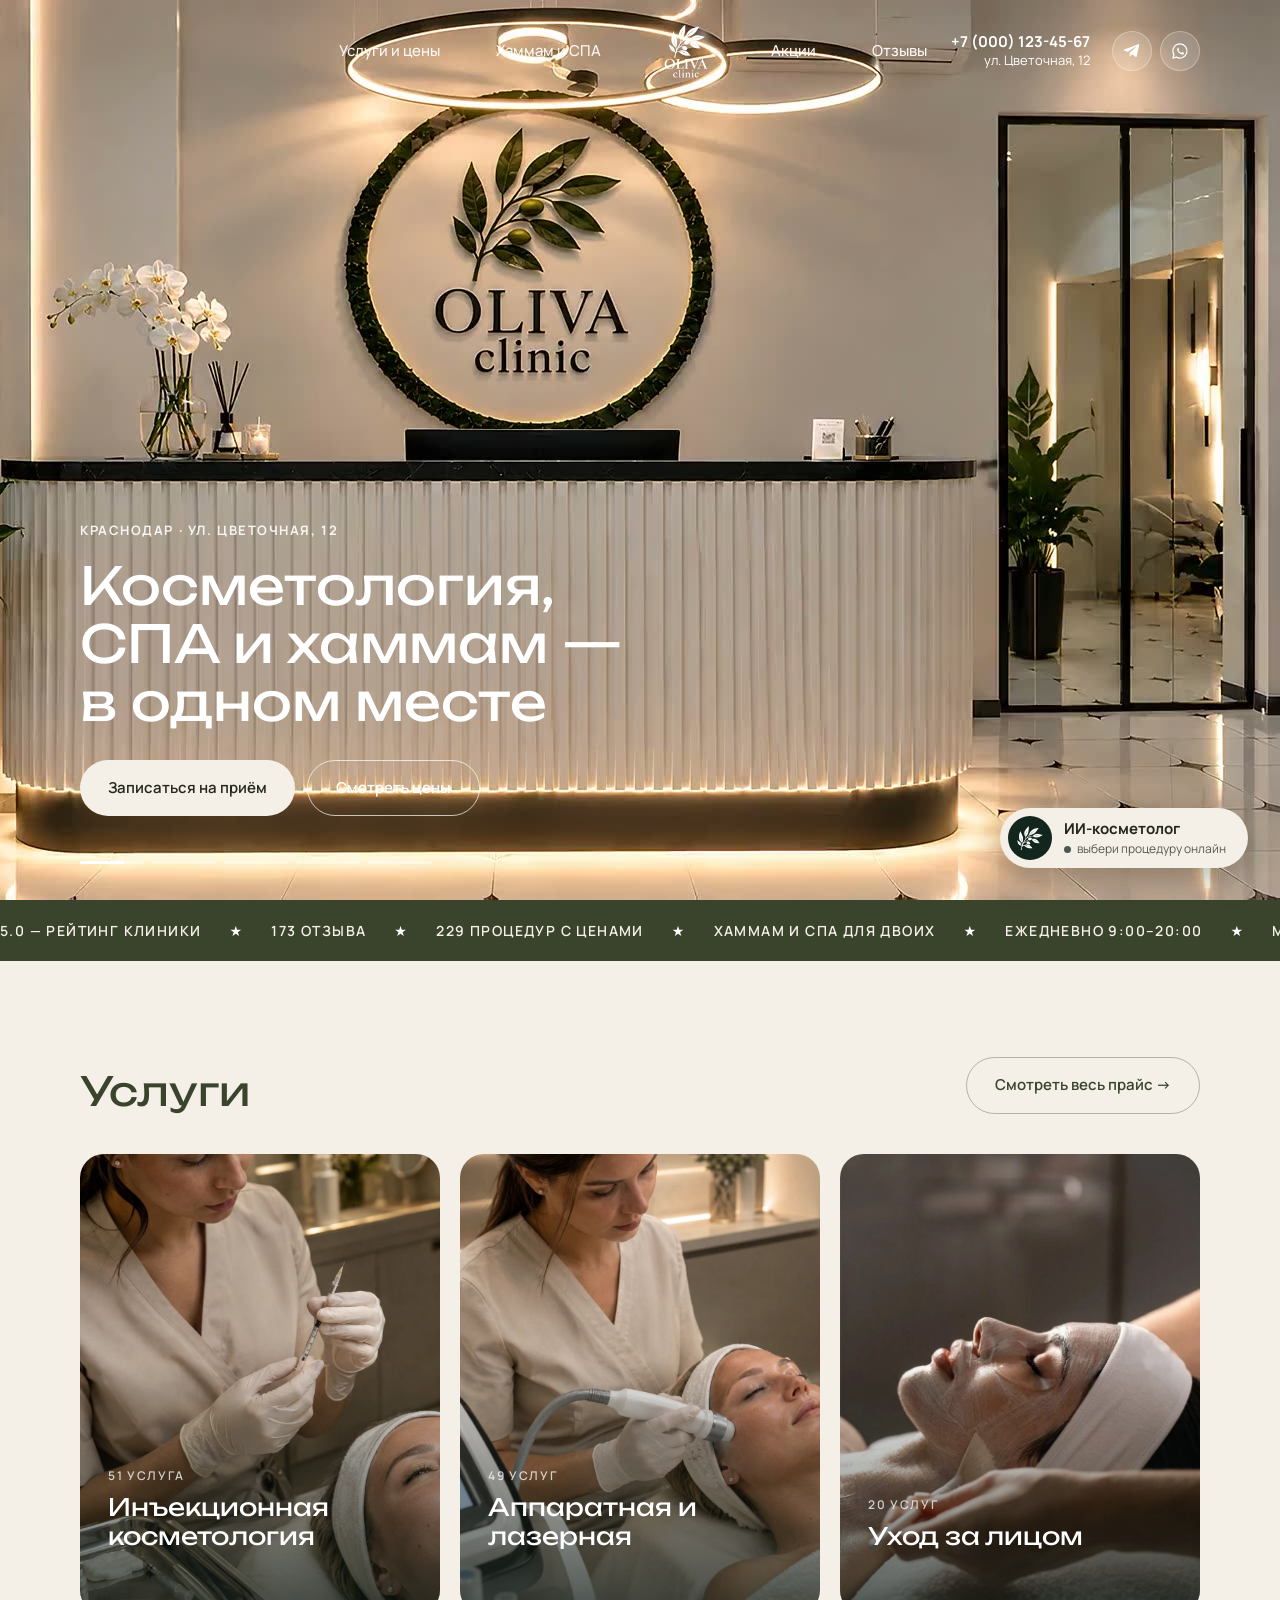
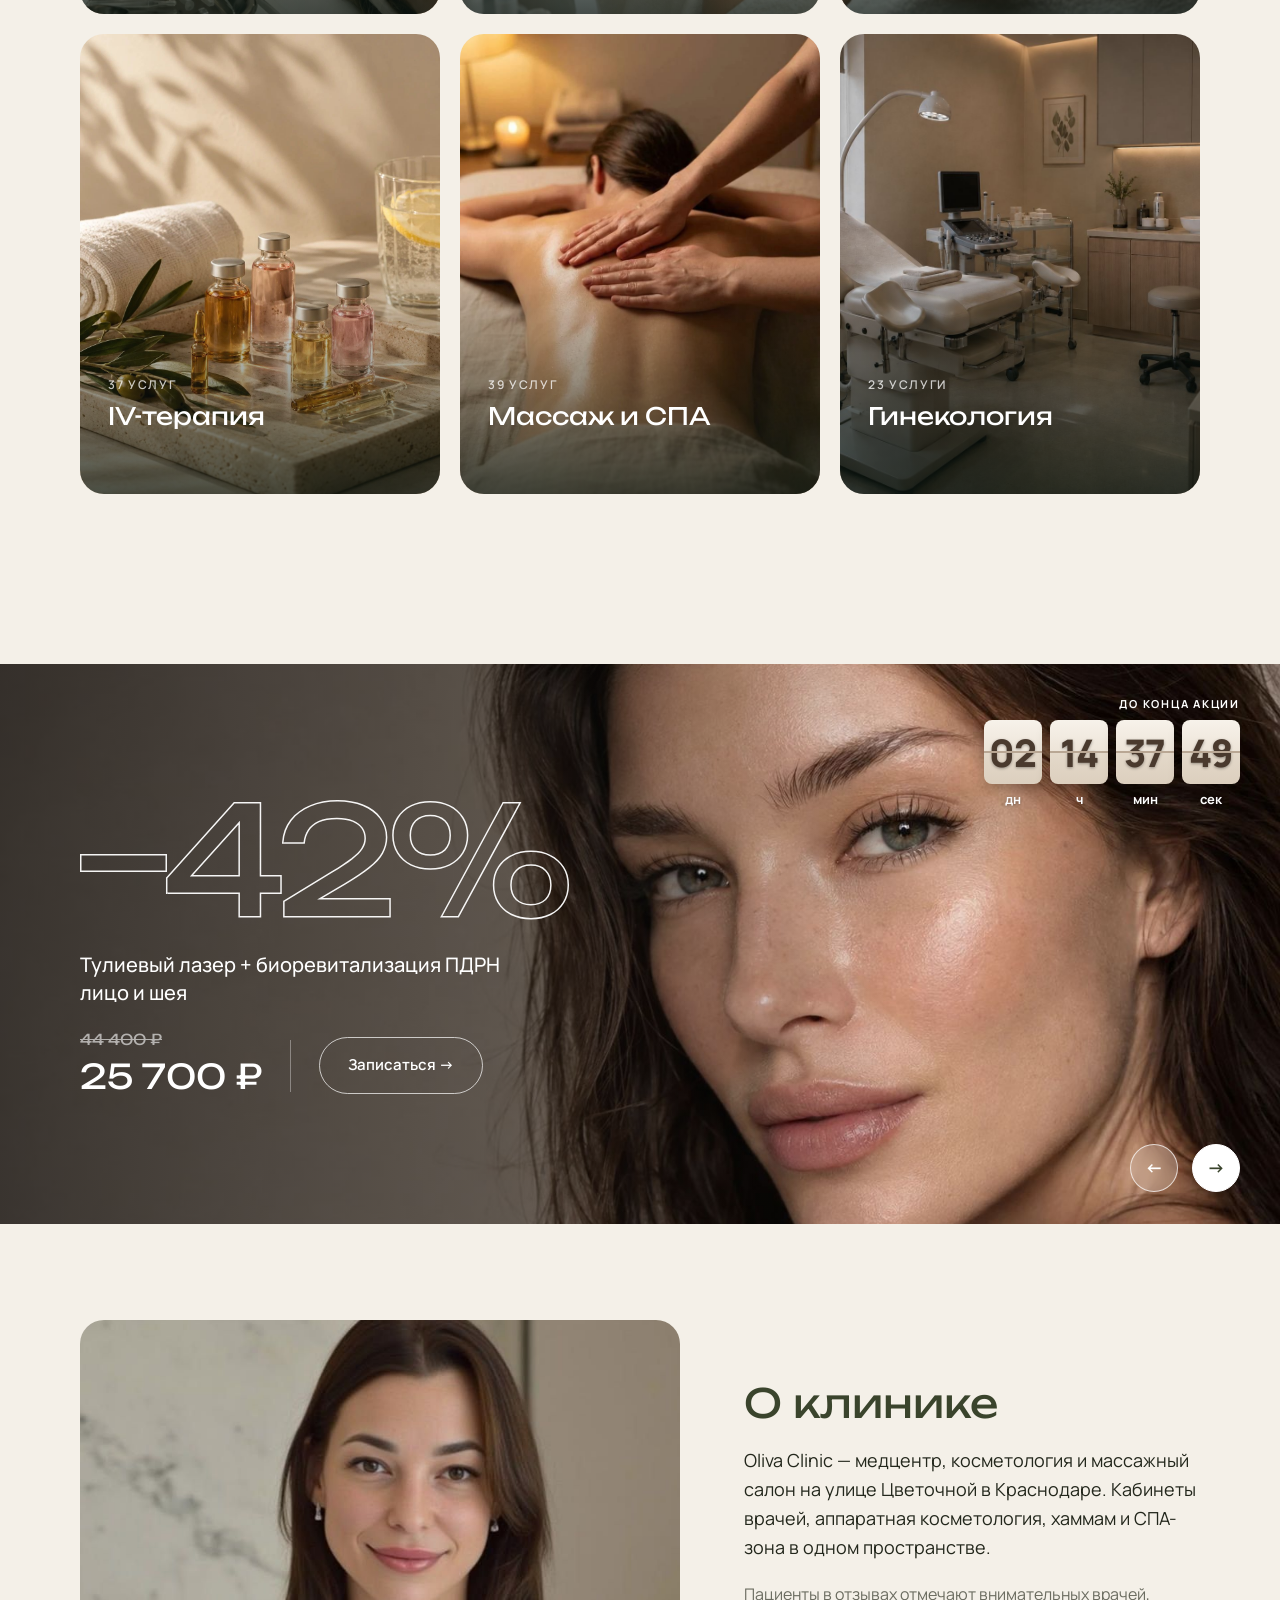
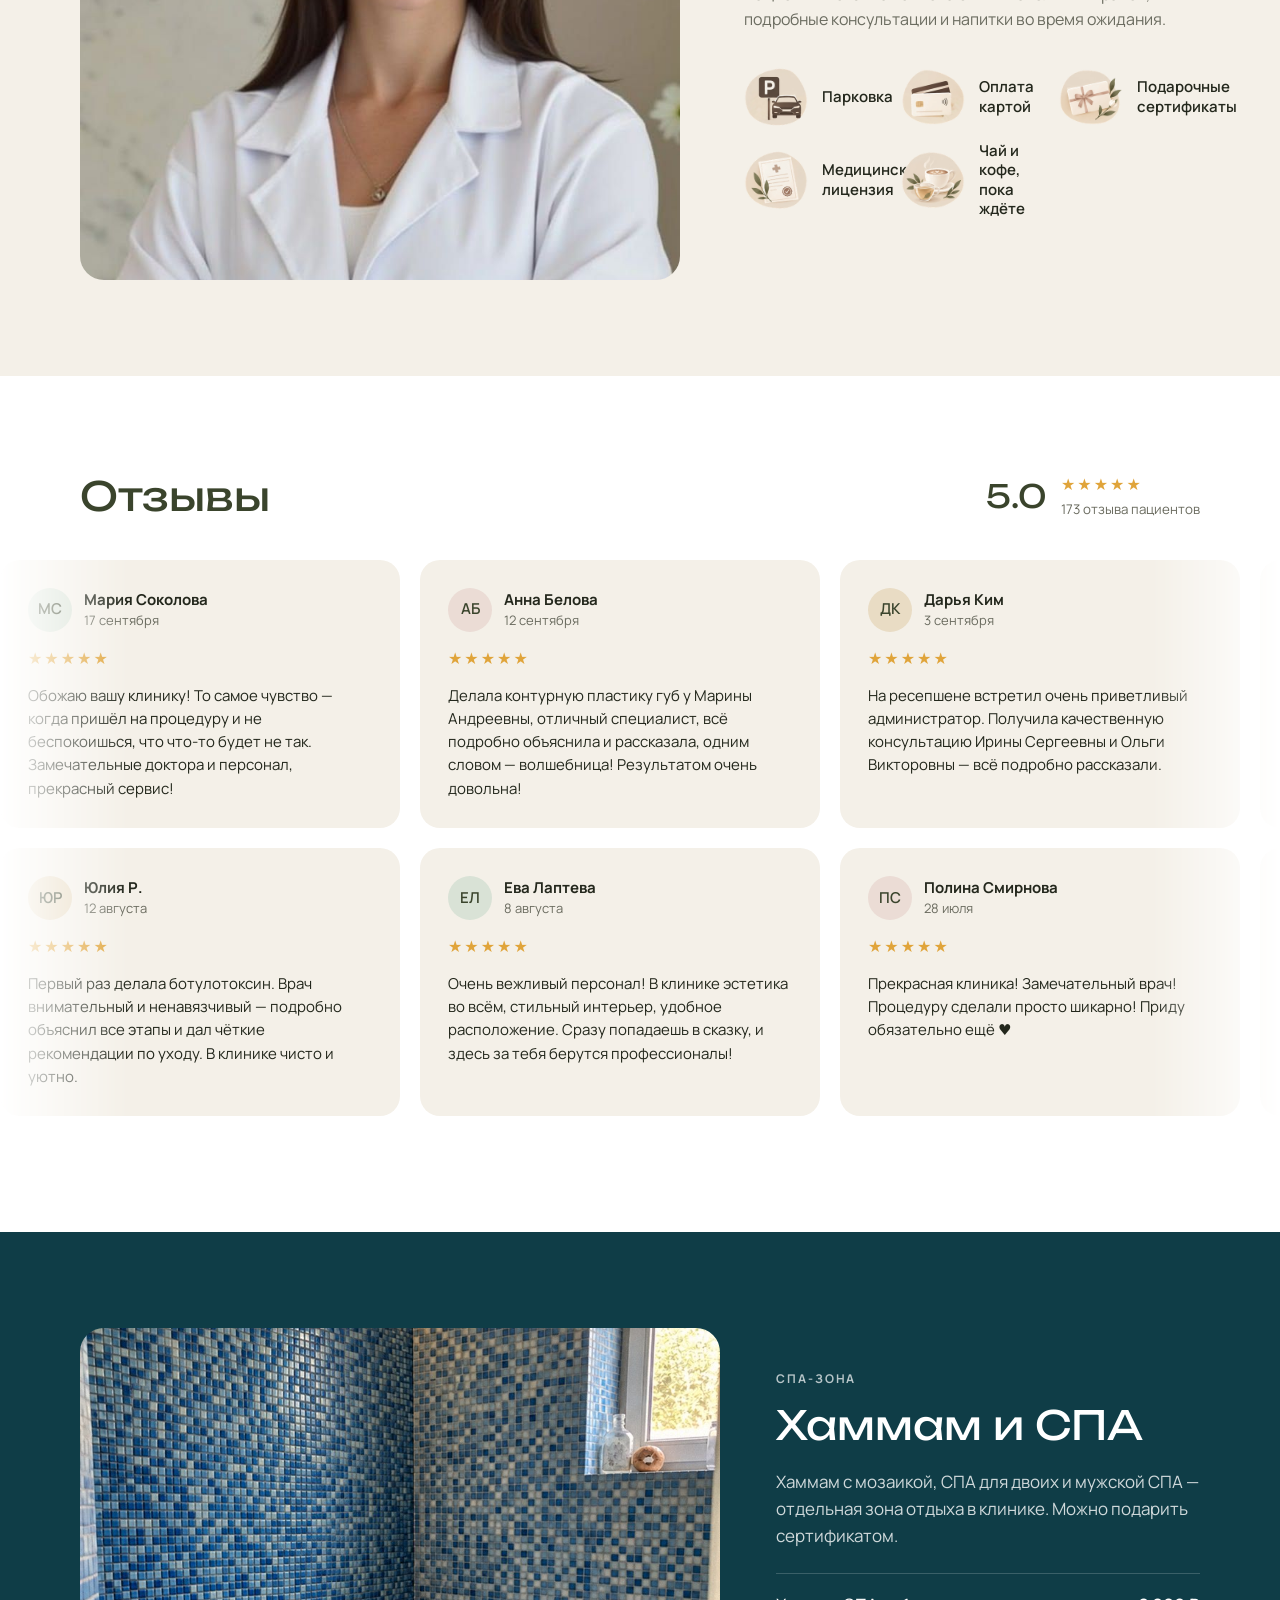
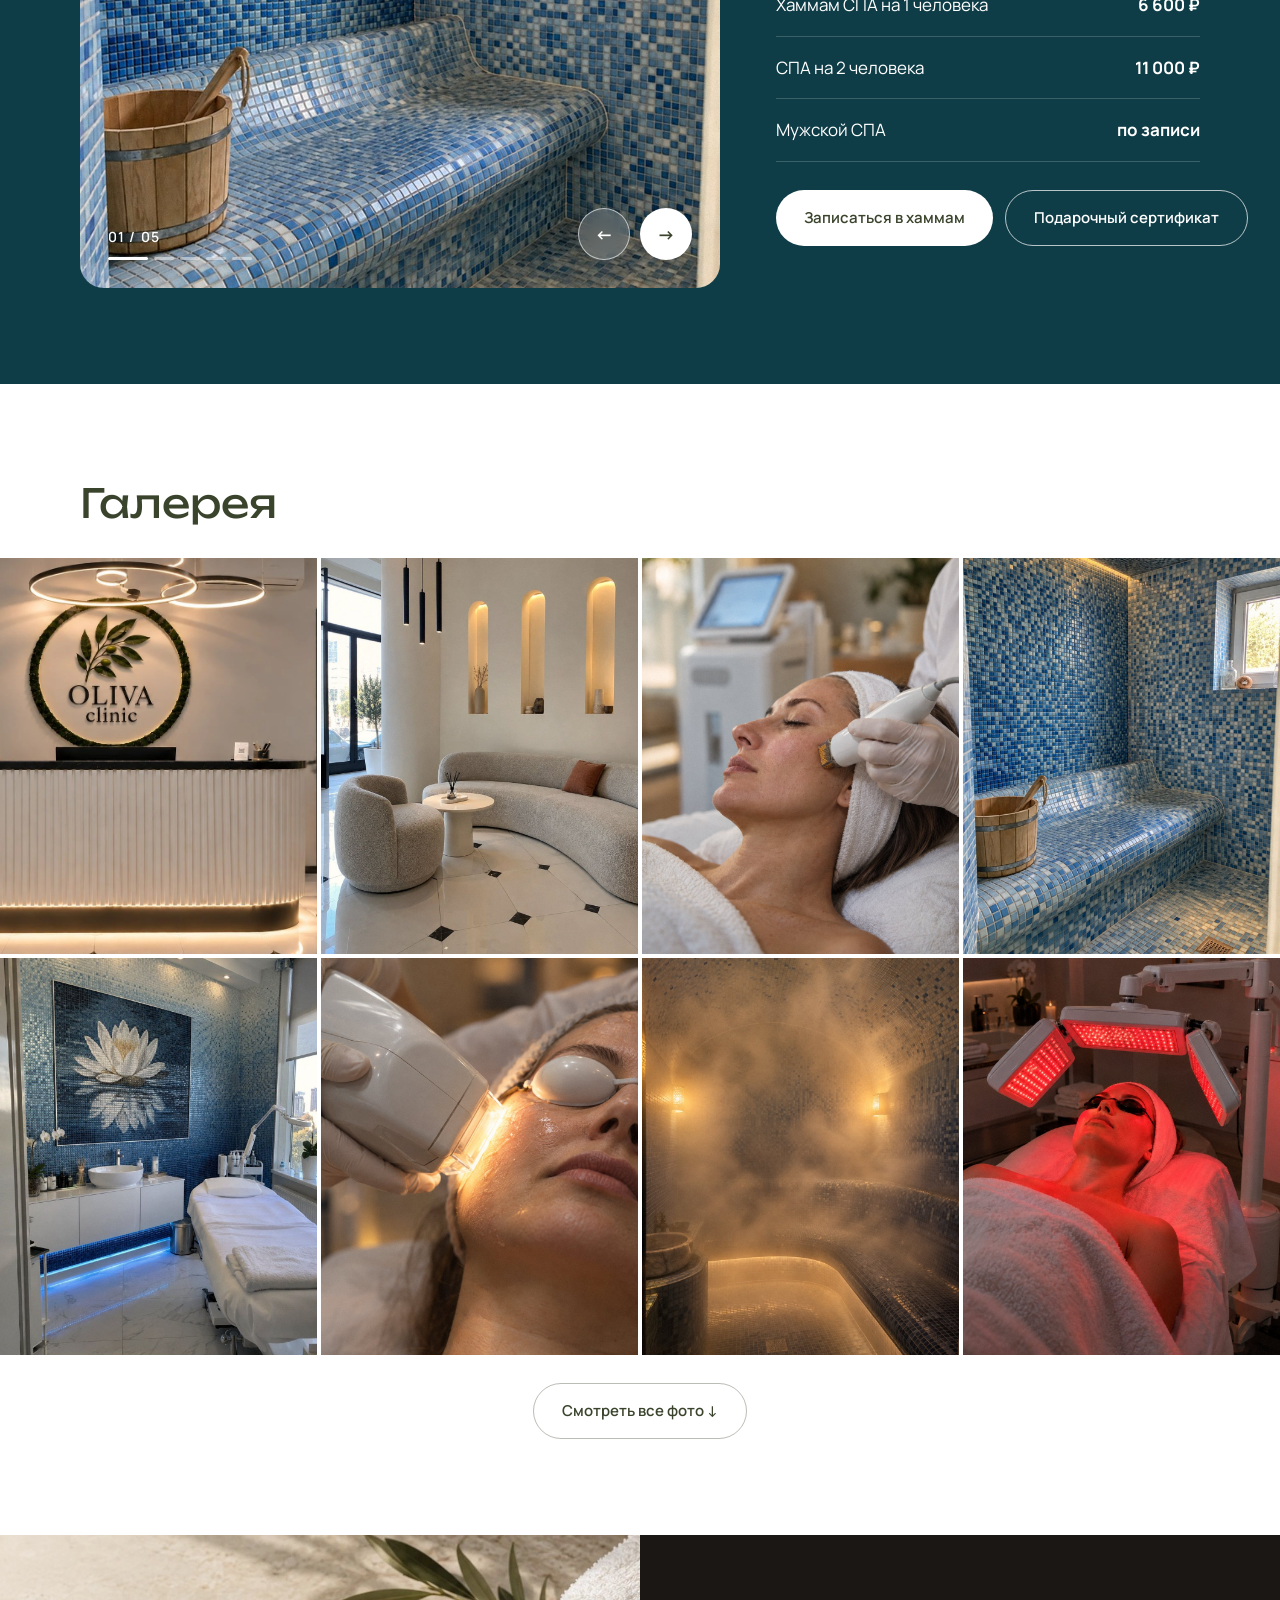
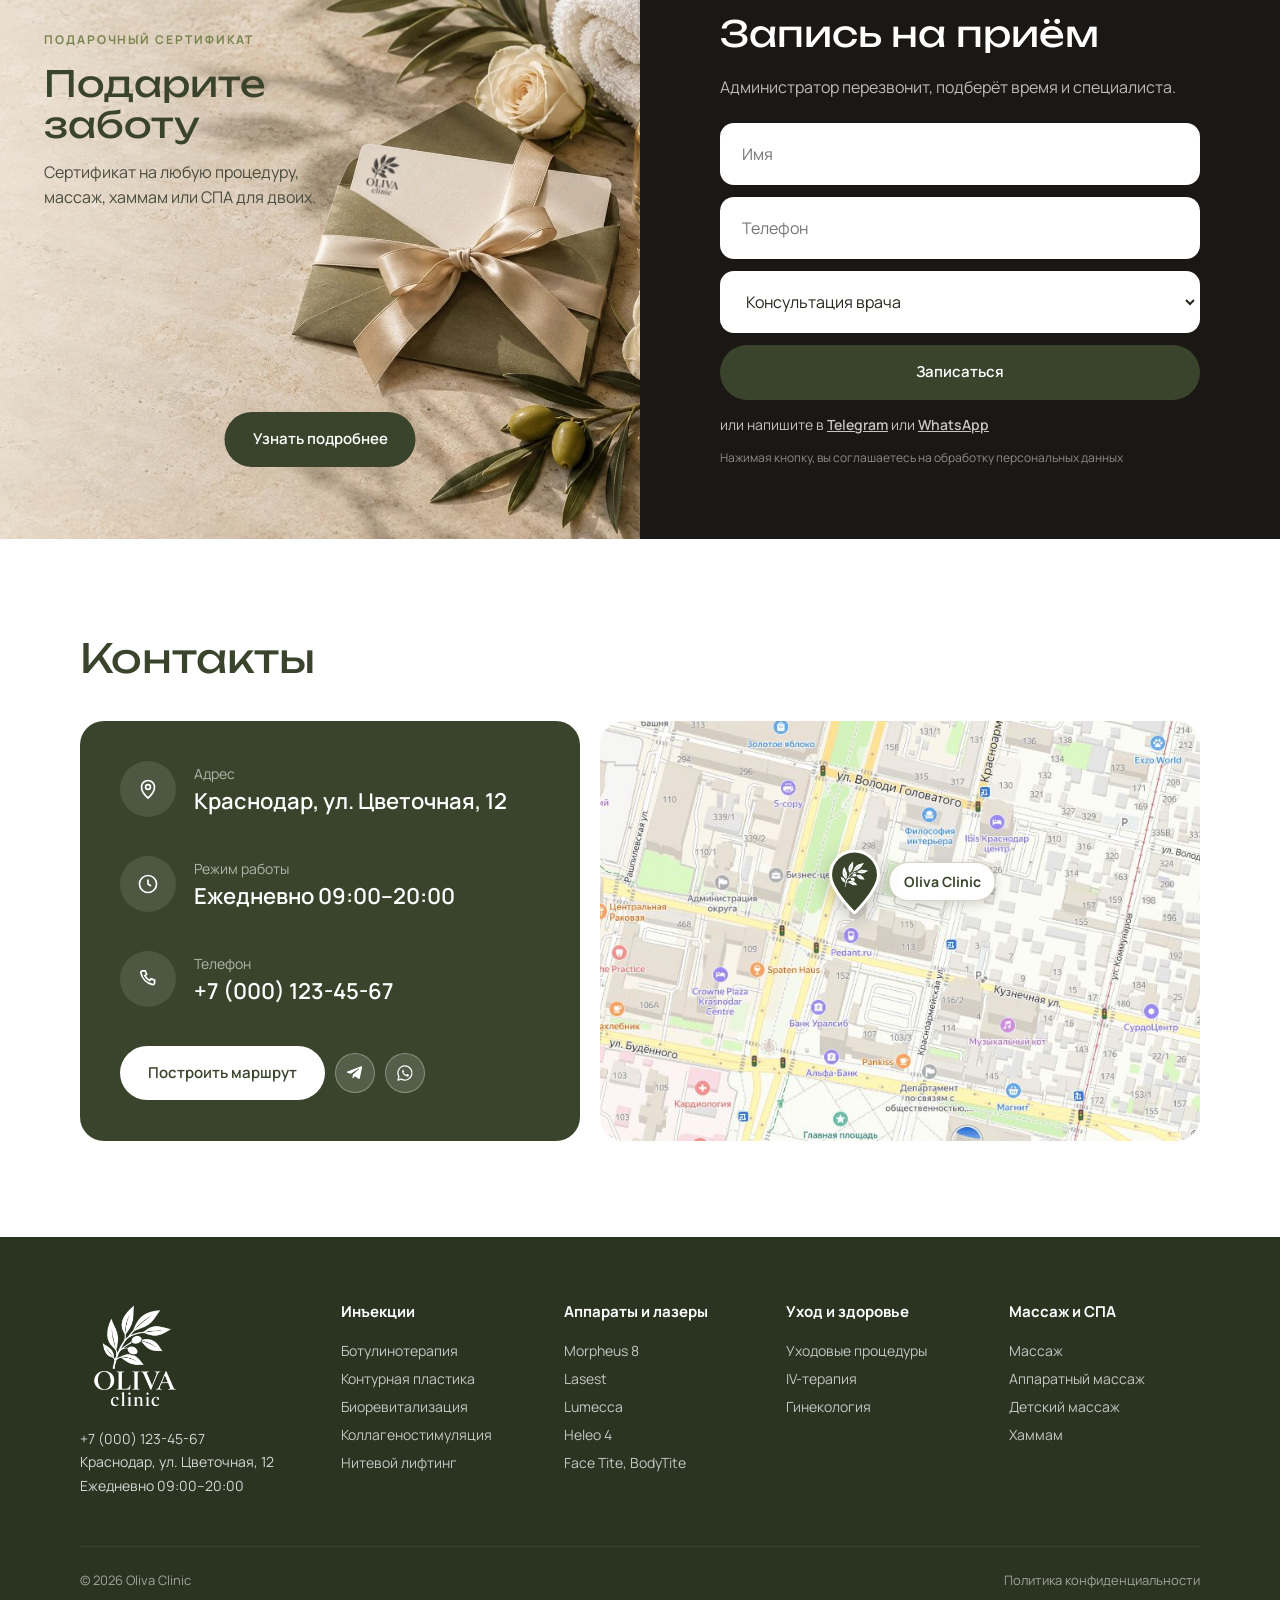
==== commit 8f262f14: "Новые фото хаммама и аппаратов в галерее, счётчик акции не закрывает лицо Co-Authored-By: Claude Opu" ====
--- a/index.html
+++ b/index.html
@@ -8,7 +8,7 @@
 <link rel="icon" href="assets/img/oliva-mark-black.png">
 <link rel="preconnect" href="https://fonts.googleapis.com"><link rel="preconnect" href="https://fonts.gstatic.com" crossorigin>
 <link href="https://fonts.googleapis.com/css2?family=Manrope:wght@400;500;600;700;800&family=Unbounded:wght@400;700&family=Yeseva+One&family=Cormorant+Garamond:ital,wght@1,500&display=swap" rel="stylesheet">
-<link rel="stylesheet" href="assets/css/style.css?v=22">
+<link rel="stylesheet" href="assets/css/style.css?v=27">
 </head>
 <body>
 <div id="site-header"></div>
@@ -107,7 +107,7 @@
 <!-- HAMMAM -->
 <section class="section hammam" id="hammam"><div class="wrap grid">
   <div class="hslider rv">
-    <img src="assets/img/i-hammam-lotus.jpg" alt=""><img src="assets/img/i-hammam-vault.jpg" alt=""><img src="assets/img/i-lotus-day.jpg" alt=""><img src="assets/img/i-lotus-night.jpg" alt=""><img src="assets/img/i-lounge.jpg" alt="">
+    <img src="assets/img/i-hammam-mosaic.jpg" alt=""><img src="assets/img/i-hammam-steam.jpg" alt=""><img src="assets/img/i-lotus-day.jpg" alt=""><img src="assets/img/i-lotus-night.jpg" alt=""><img src="assets/img/i-lounge.jpg" alt="">
     <div class="hud"><div><div class="cnt">01 / 05</div><div class="hbars"><i></i><i></i><i></i><i></i><i></i></div></div><div class="arrs"><button data-hprev>←</button><button data-hnext>→</button></div></div>
   </div>
   <div class="rv">
@@ -123,22 +123,25 @@
 <section class="section gallery" id="gallery">
   <div class="wrap rv"><h2 class="h2">Галерея</h2></div>
   <div class="gfeed">
-    <figure><img src="assets/img/hero-reception.jpg" alt="" loading="lazy"></figure>
-    <figure><img src="assets/img/i-lounge.jpg" alt="" loading="lazy"></figure>
-    <figure><img src="assets/img/i-hammam-lotus.jpg" alt="" loading="lazy"></figure>
-    <figure><img src="assets/img/i-lotus-day.jpg" alt="" loading="lazy"></figure>
-    <figure><img src="assets/img/i-corridor.jpg" alt="" loading="lazy"></figure>
-    <figure><img src="assets/img/p-apparatus.jpg" alt="" loading="lazy"></figure>
-    <figure><img src="assets/img/i-hall.jpg" alt="" loading="lazy"></figure>
-    <figure><img src="assets/img/i-hammam-vault.jpg" alt="" loading="lazy"></figure>
-    <figure class="more"><img src="assets/img/i-cabinet.jpg" alt="" loading="lazy"></figure>
-    <figure class="more"><img src="assets/img/p-massage.jpg" alt="" loading="lazy"></figure>
-    <figure class="more"><img src="assets/img/i-lotus-night.jpg" alt="" loading="lazy"></figure>
-    <figure class="more"><img src="assets/img/i-bay.jpg" alt="" loading="lazy"></figure>
-    <figure class="more"><img src="assets/img/i-blackwall.jpg" alt="" loading="lazy"></figure>
-    <figure class="more"><img src="assets/img/p-mask.jpg" alt="" loading="lazy"></figure>
-    <figure class="more"><img src="assets/img/i-bathroom.jpg" alt="" loading="lazy"></figure>
-    <figure class="more"><img src="assets/img/p-shelves.jpg" alt="" loading="lazy"></figure>
+    <figure><img src="assets/img/hero-reception.jpg" alt="Ресепшен" loading="lazy"></figure>
+    <figure><img src="assets/img/i-lounge.jpg" alt="Зона ожидания" loading="lazy"></figure>
+    <figure><img src="assets/img/p-morpheus.jpg" alt="Morpheus 8" loading="lazy"></figure>
+    <figure><img src="assets/img/i-hammam-mosaic.jpg" alt="Хаммам" loading="lazy"></figure>
+    <figure><img src="assets/img/i-lotus-day.jpg" alt="Кабинет с мозаикой" loading="lazy"></figure>
+    <figure><img src="assets/img/p-lumecca.jpg" alt="Фотоомоложение Lumecca" loading="lazy"></figure>
+    <figure><img src="assets/img/i-hammam-steam.jpg" alt="Хаммам с паром" loading="lazy"></figure>
+    <figure><img src="assets/img/p-heleo.jpg" alt="Светотерапия Heleo 4" loading="lazy"></figure>
+    <figure class="more"><img src="assets/img/p-apparatus.jpg" alt="Аппаратная косметология" loading="lazy"></figure>
+    <figure class="more"><img src="assets/img/i-hall.jpg" alt="Холл" loading="lazy"></figure>
+    <figure class="more"><img src="assets/img/i-corridor.jpg" alt="Коридор" loading="lazy"></figure>
+    <figure class="more"><img src="assets/img/i-cabinet.jpg" alt="Кабинет косметолога" loading="lazy"></figure>
+    <figure class="more"><img src="assets/img/p-massage.jpg" alt="Массаж" loading="lazy"></figure>
+    <figure class="more"><img src="assets/img/i-lotus-night.jpg" alt="Кабинет вечером" loading="lazy"></figure>
+    <figure class="more"><img src="assets/img/i-bay.jpg" alt="Кабинет у окна" loading="lazy"></figure>
+    <figure class="more"><img src="assets/img/i-blackwall.jpg" alt="Процедурная" loading="lazy"></figure>
+    <figure class="more"><img src="assets/img/p-mask.jpg" alt="Уход за лицом" loading="lazy"></figure>
+    <figure class="more"><img src="assets/img/i-bathroom.jpg" alt="Санузел" loading="lazy"></figure>
+    <figure class="more"><img src="assets/img/p-shelves.jpg" alt="Косметика" loading="lazy"></figure>
   </div>
   <div class="gmore"><button class="btn btn-line" data-gmore>Смотреть все фото ↓</button></div>
 </section>
@@ -188,7 +191,7 @@
 
 </main>
 <div id="site-footer"></div>
-<script src="assets/js/main.js?v=22"></script>
+<script src="assets/js/main.js?v=27"></script>
 <script>
 // reviews data
 const REV=[["Мария Соколова","17 сентября","Обожаю вашу клинику! То самое чувство — когда пришёл на процедуру и не беспокоишься, что что-то будет не так. Замечательные доктора и персонал, прекрасный сервис!","#D9E2D6"],["Анна Белова","12 сентября","Делала контурную пластику губ у Марины Андреевны, отличный специалист, всё подробно объяснила и рассказала, одним словом — волшебница! Результатом очень довольна!","#EBDCD5"],["Дарья Ким","3 сентября","На ресепшене встретил очень приветливый администратор. Получила качественную консультацию Ирины Сергеевны и Ольги Викторовны — всё подробно рассказали.","#E9DCC4"],["Ксения Орлова","20 августа","В клинике потрясающая атмосфера, вежливый персонал. Процедура прошла быстро и максимально комфортно. Очень жалею, что не обратилась сюда раньше.","#D9E2D6"],["Алина Миронова","14 августа","Очень понравилась клиника Oliva, делала контурную пластику губ, всё отлично, рекомендую!","#EBDCD5"],["Юлия Р.","12 августа","Первый раз делала ботулотоксин. Врач внимательный и ненавязчивый — подробно объяснил все этапы и дал чёткие рекомендации по уходу. В клинике чисто и уютно.","#E9DCC4"],["Ева Лаптева","8 августа","Очень вежливый персонал! В клинике эстетика во всём, стильный интерьер, удобное расположение. Сразу попадаешь в сказку, и здесь за тебя берутся профессионалы!","#D9E2D6"],["Полина Смирнова","28 июля","Прекрасная клиника! Замечательный врач! Процедуру сделали просто шикарно! Приду обязательно ещё ♥","#EBDCD5"],["Елена Васильева","28 июля","Была на процедуре «Ботулинотерапия». У Ирины Сергеевны «лёгкая рука», атмосфера приятная. Эффект потрясающий — лицо свежее, отдохнувшее, кожа гладкая.","#E9DCC4"],["Светлана Н.","25 июня","Во время ожидания предлагают напитки: чай, соки, кофе. Ольга проконсультировала, провела процедуру, дала рекомендации. Очень понравилось и отношение, и результат.","#D9E2D6"]];
--- a/assets/css/style.css
+++ b/assets/css/style.css
@@ -247,6 +247,8 @@
 .gfeed figure:hover img{transform:scale(1.05)}
 .gfeed .more{display:none}
 .gfeed.open .more{display:block}
+/* последнее фото в неполном ряду растягиваем, чтобы не было дыры */
+.gfeed.open figure:last-child:nth-child(4n+3){grid-column:span 2;aspect-ratio:8/5}
 .gmore{text-align:center;padding-top:28px}
 .lightbox{position:fixed;inset:0;z-index:80;background:rgba(10,10,8,.92);display:none;align-items:center;justify-content:center}
 .lightbox.open{display:flex}
@@ -499,6 +501,8 @@
   .p1{background:var(--card)}
   .pslide .bg{position:relative;height:280px;flex:none;object-position:72% 20%}
   .p2 .bg{object-position:68% 20%}
+  .p1 .bg{height:300px;padding-top:64px;box-sizing:border-box;-webkit-mask-image:linear-gradient(180deg,transparent 64px,#000 140px);mask-image:linear-gradient(180deg,transparent 64px,#000 140px)}
+  .pslide.p1 .shade{top:210px}
   .p1 .shade,.p2 .shade{display:block;inset:auto;left:0;right:0;top:190px;height:91px;background:linear-gradient(180deg,transparent,var(--card))}
   .pslide .txt{flex:1;height:auto;max-width:none;padding:4px 20px 22px;gap:12px;justify-content:flex-start;background:var(--card)}
   .p2 .txt{padding-top:4px}
@@ -536,6 +540,9 @@
   .hslider .arrs{display:none}
   .gfeed{grid-template-columns:1fr 1fr}
   .gfeed figure:nth-child(3n+1){grid-column:span 2}
+  .gfeed.open figure:last-child:nth-child(4n+3){aspect-ratio:4/5}
+  .gfeed.open figure:last-child:nth-child(4n+3):not(:nth-child(3n+1)){grid-column:auto}
+  .gfeed figure:last-child:nth-child(3n+2),.gfeed:not(.open) figure:nth-child(8){grid-column:span 2}
   .cert{min-height:600px}
   .cert::before{background:linear-gradient(180deg,rgba(245,237,224,0) 50%,rgba(245,237,224,.95) 75%)}
   .cert img.bg{object-position:62% 50%}
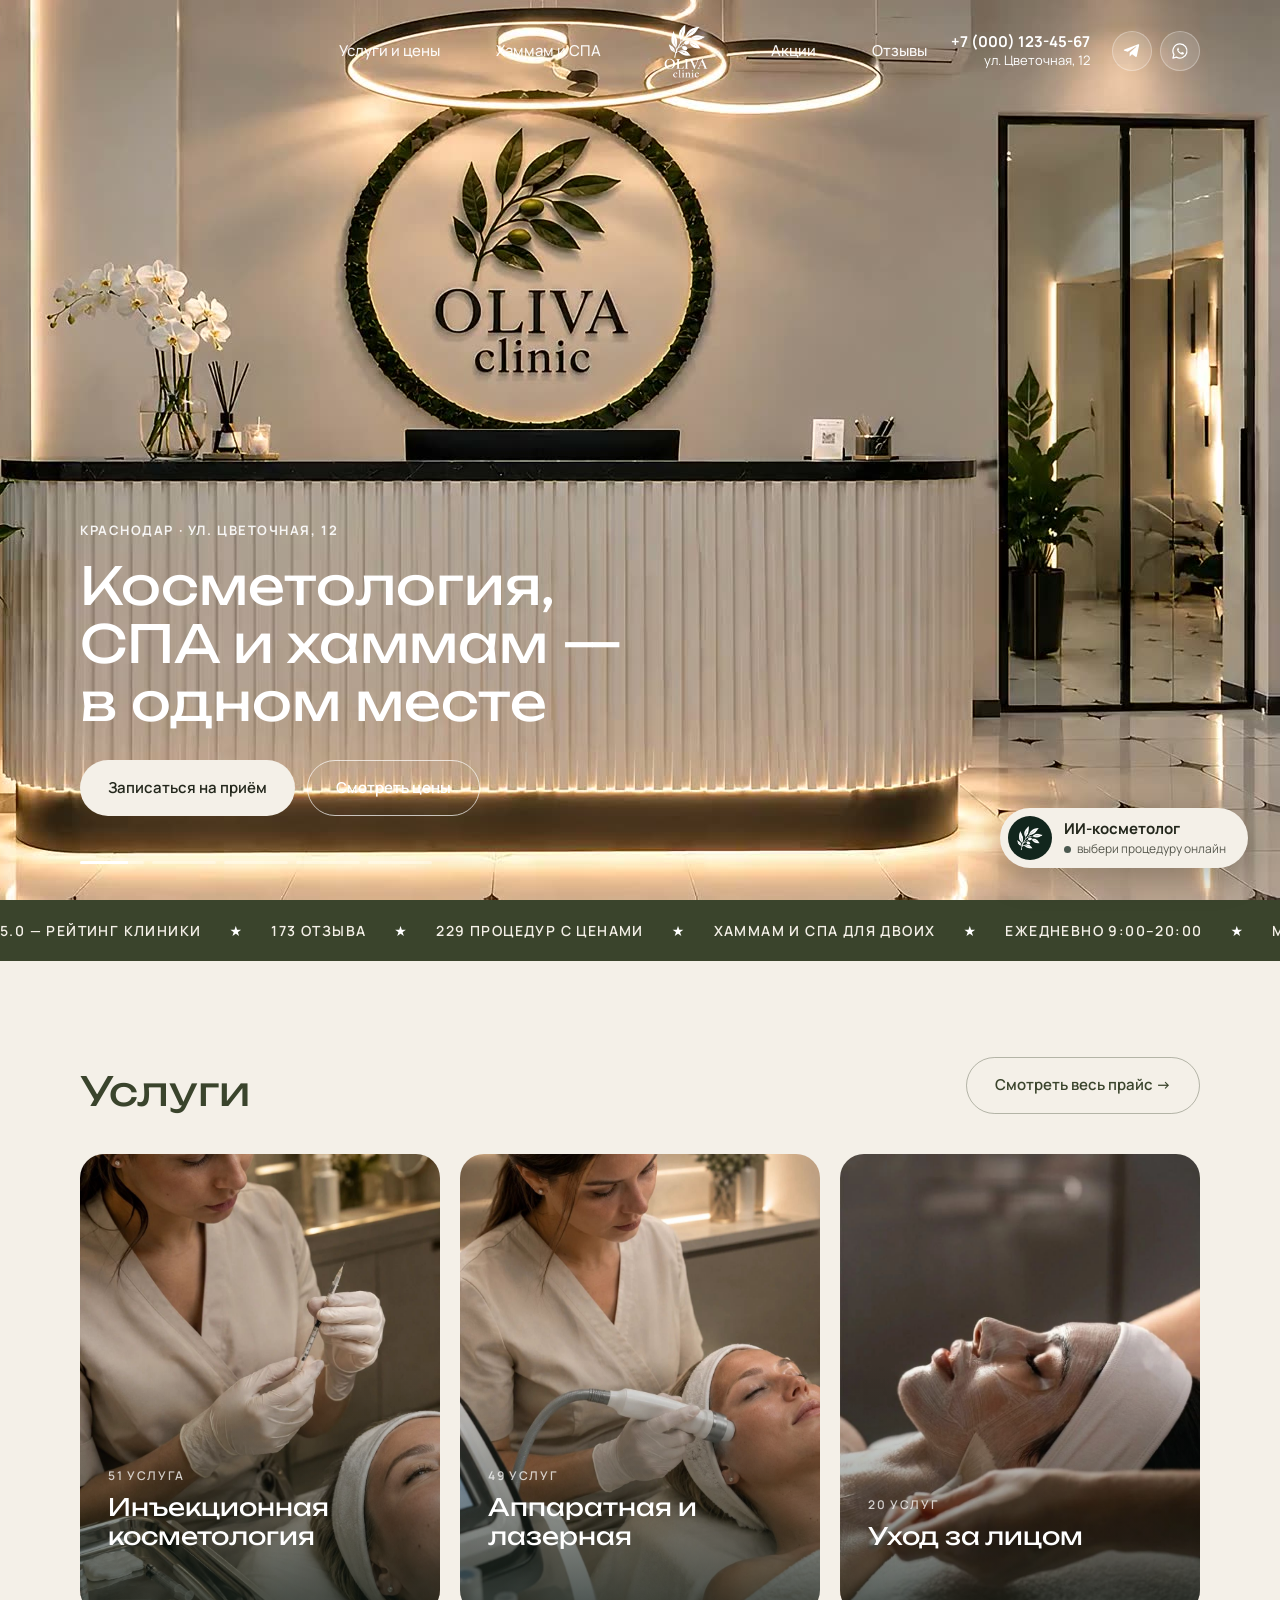
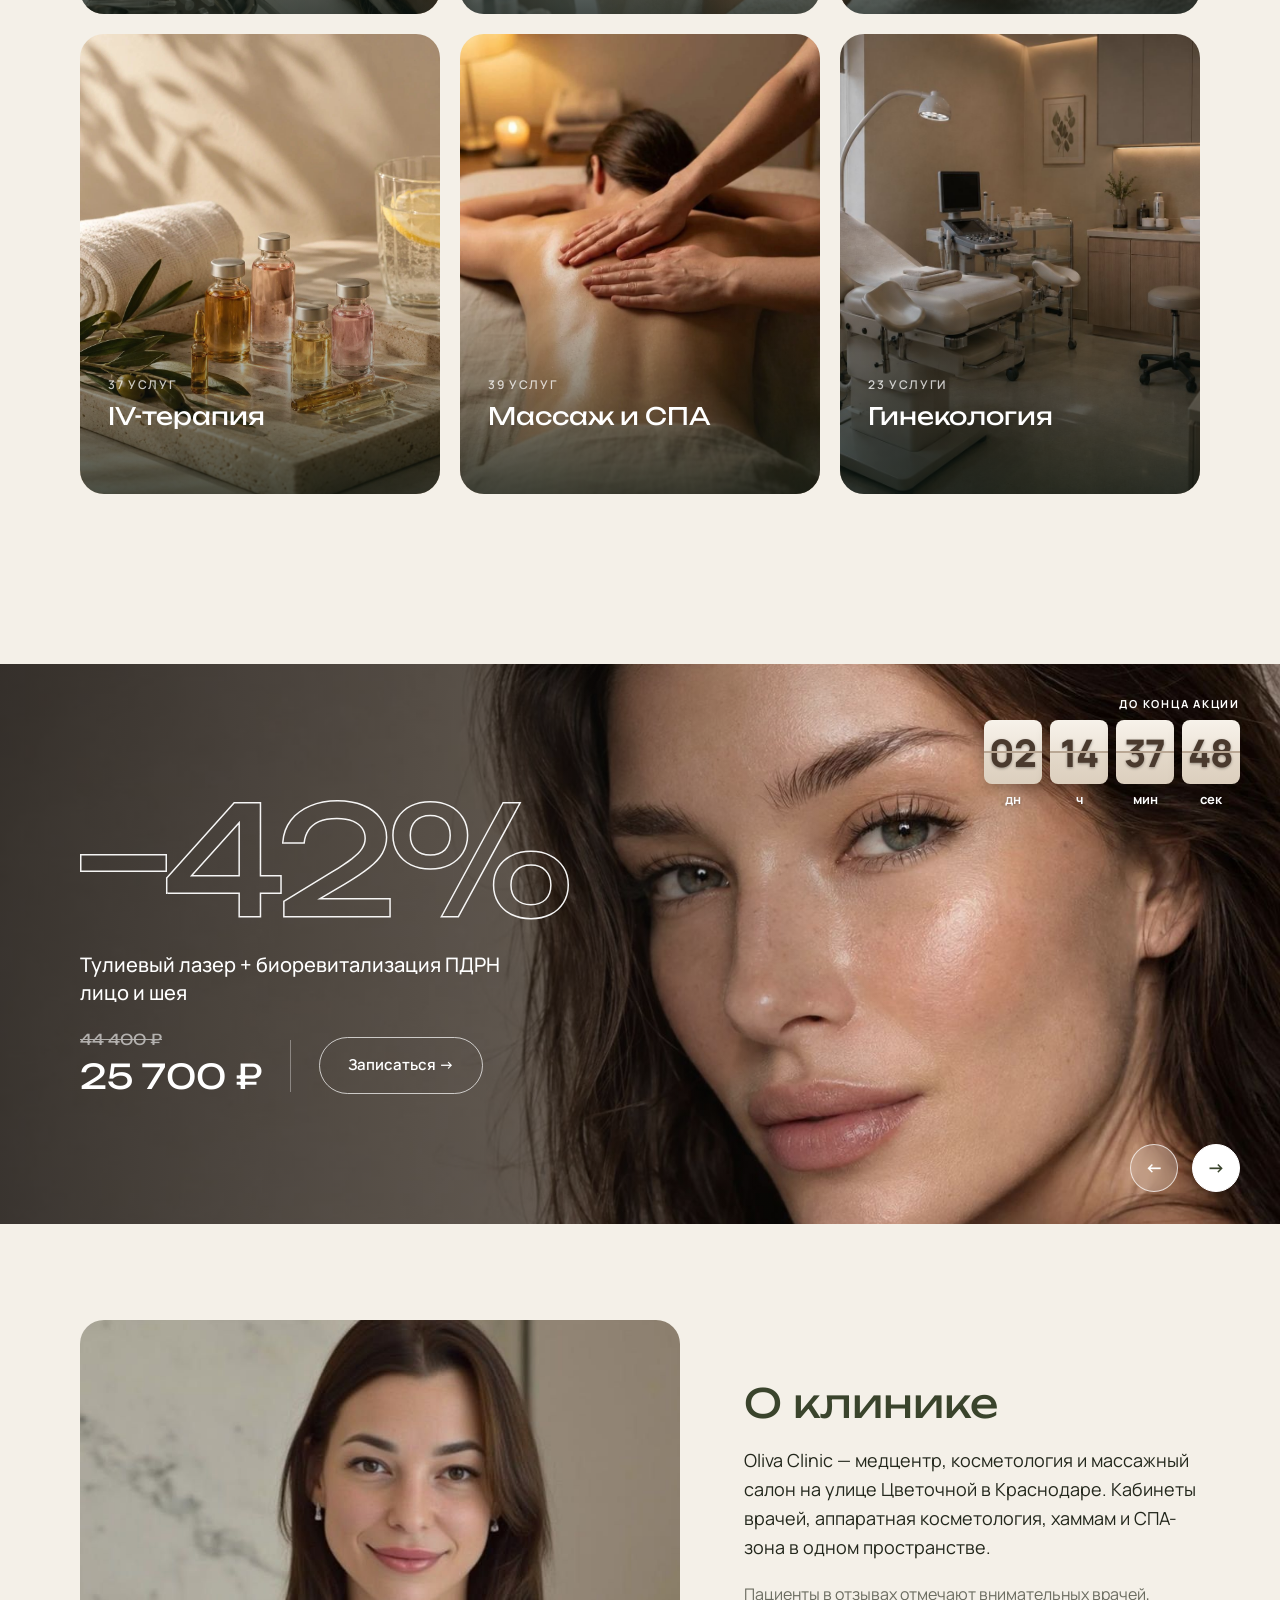
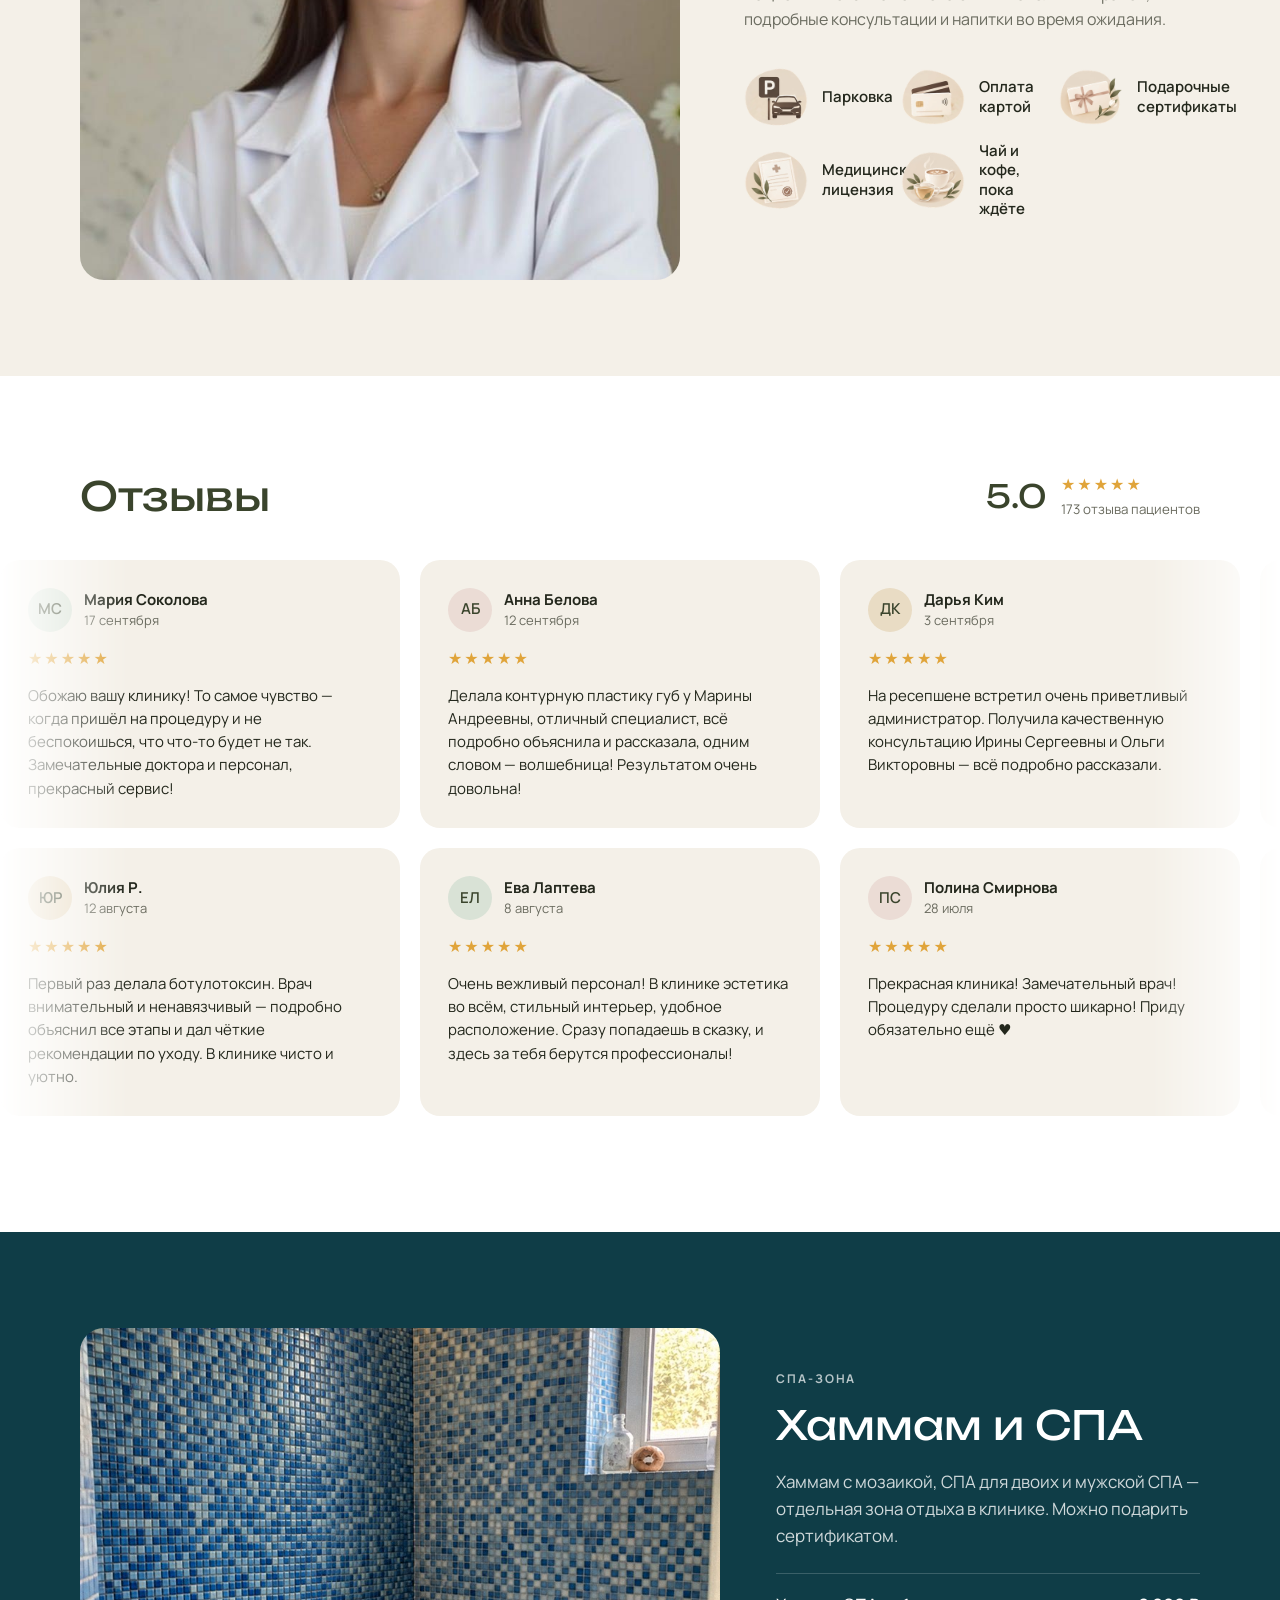
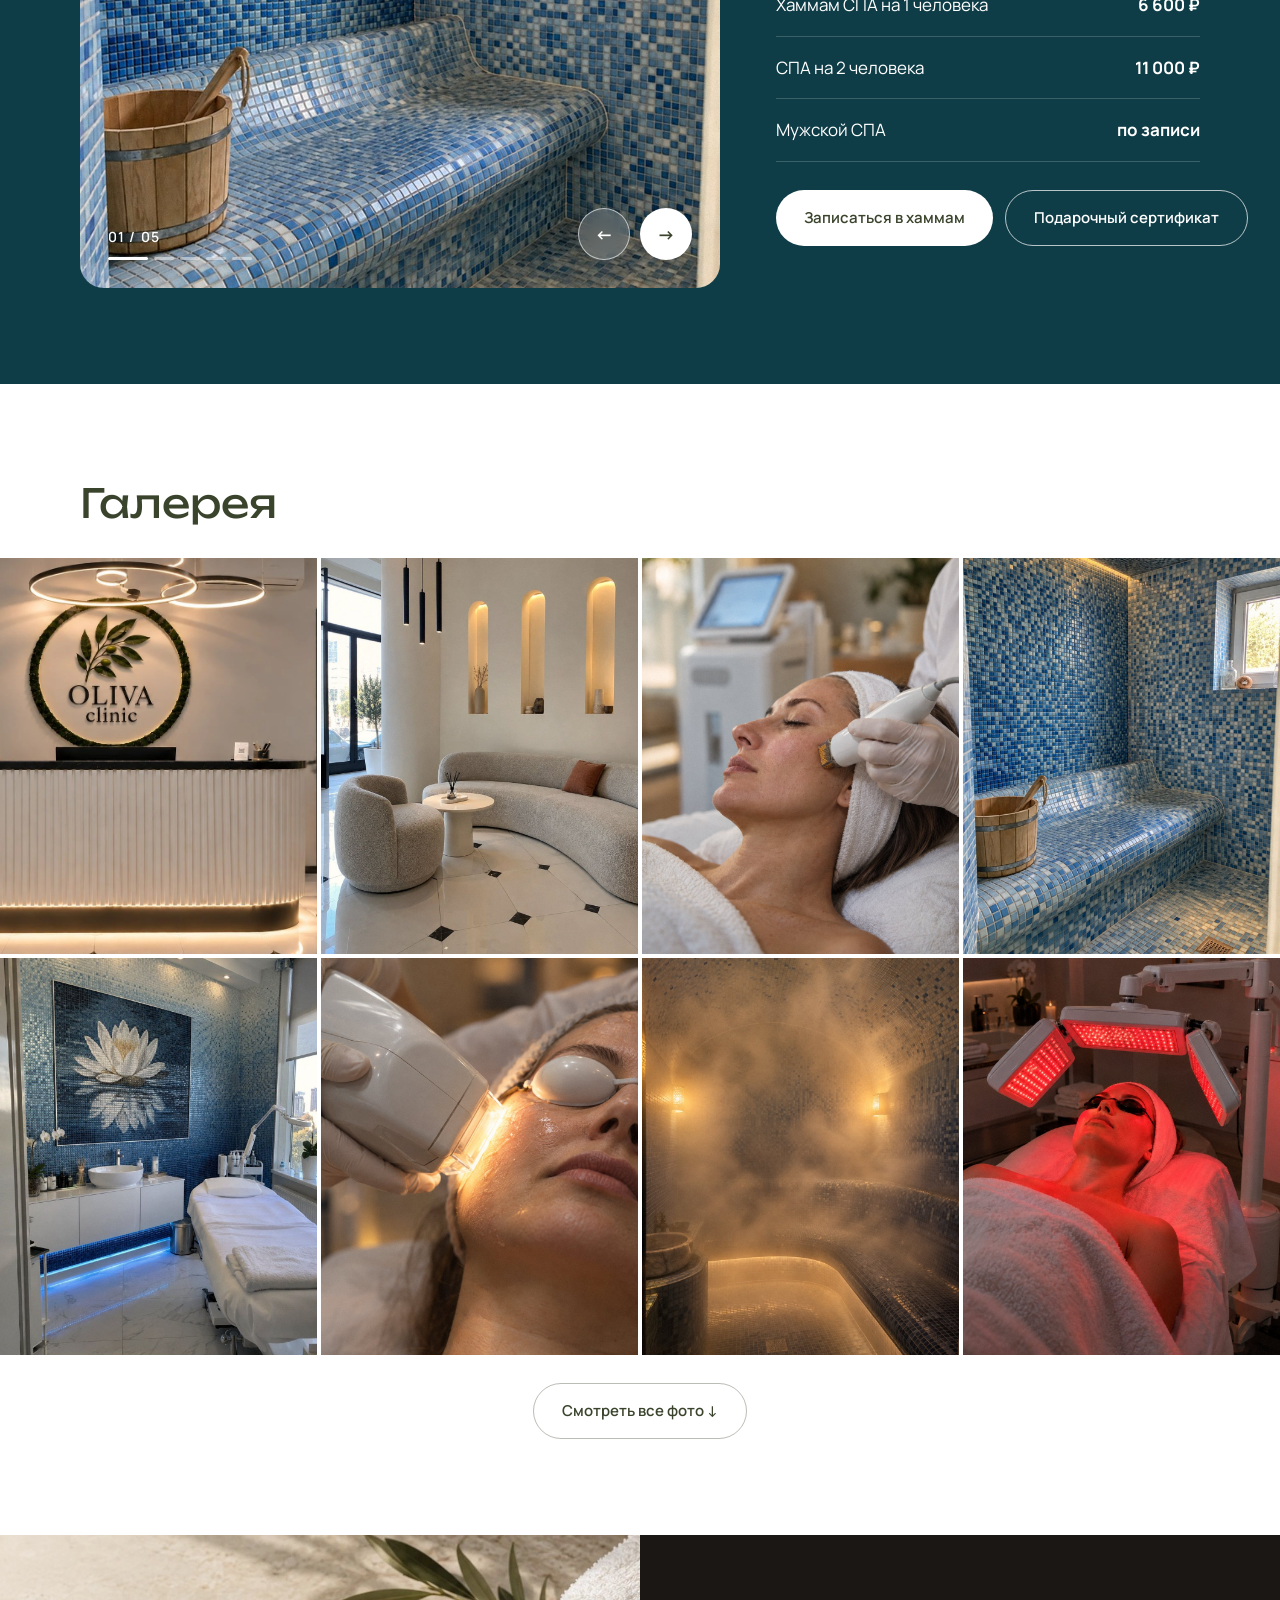
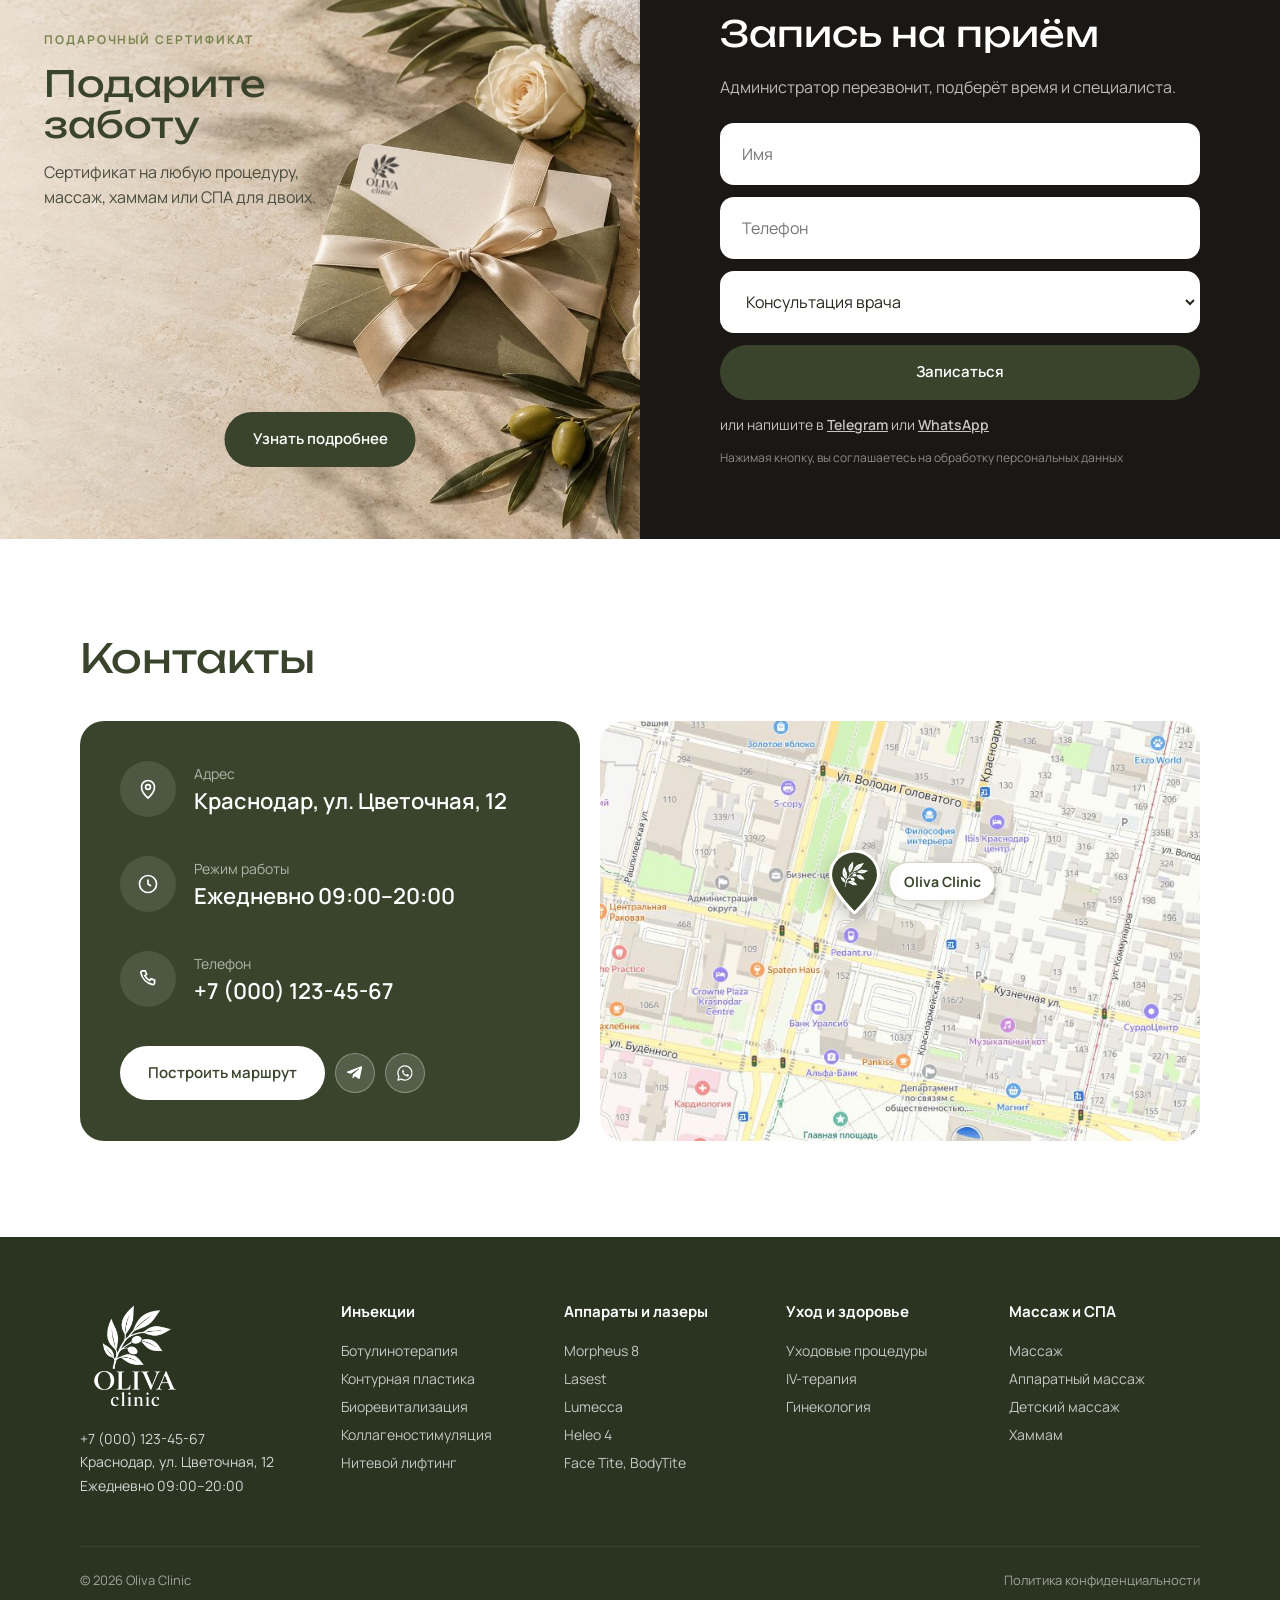
==== commit b01520a4: "Галерея: последнее фото того же размера, что и остальные Co-Authored-By: Claude Opus 5.5 <noreply@an" ====
--- a/index.html
+++ b/index.html
@@ -8,7 +8,7 @@
 <link rel="icon" href="assets/img/oliva-mark-black.png">
 <link rel="preconnect" href="https://fonts.googleapis.com"><link rel="preconnect" href="https://fonts.gstatic.com" crossorigin>
 <link href="https://fonts.googleapis.com/css2?family=Manrope:wght@400;500;600;700;800&family=Unbounded:wght@400;700&family=Yeseva+One&family=Cormorant+Garamond:ital,wght@1,500&display=swap" rel="stylesheet">
-<link rel="stylesheet" href="assets/css/style.css?v=27">
+<link rel="stylesheet" href="assets/css/style.css?v=28">
 </head>
 <body>
 <div id="site-header"></div>
@@ -191,7 +191,7 @@
 
 </main>
 <div id="site-footer"></div>
-<script src="assets/js/main.js?v=27"></script>
+<script src="assets/js/main.js?v=28"></script>
 <script>
 // reviews data
 const REV=[["Мария Соколова","17 сентября","Обожаю вашу клинику! То самое чувство — когда пришёл на процедуру и не беспокоишься, что что-то будет не так. Замечательные доктора и персонал, прекрасный сервис!","#D9E2D6"],["Анна Белова","12 сентября","Делала контурную пластику губ у Марины Андреевны, отличный специалист, всё подробно объяснила и рассказала, одним словом — волшебница! Результатом очень довольна!","#EBDCD5"],["Дарья Ким","3 сентября","На ресепшене встретил очень приветливый администратор. Получила качественную консультацию Ирины Сергеевны и Ольги Викторовны — всё подробно рассказали.","#E9DCC4"],["Ксения Орлова","20 августа","В клинике потрясающая атмосфера, вежливый персонал. Процедура прошла быстро и максимально комфортно. Очень жалею, что не обратилась сюда раньше.","#D9E2D6"],["Алина Миронова","14 августа","Очень понравилась клиника Oliva, делала контурную пластику губ, всё отлично, рекомендую!","#EBDCD5"],["Юлия Р.","12 августа","Первый раз делала ботулотоксин. Врач внимательный и ненавязчивый — подробно объяснил все этапы и дал чёткие рекомендации по уходу. В клинике чисто и уютно.","#E9DCC4"],["Ева Лаптева","8 августа","Очень вежливый персонал! В клинике эстетика во всём, стильный интерьер, удобное расположение. Сразу попадаешь в сказку, и здесь за тебя берутся профессионалы!","#D9E2D6"],["Полина Смирнова","28 июля","Прекрасная клиника! Замечательный врач! Процедуру сделали просто шикарно! Приду обязательно ещё ♥","#EBDCD5"],["Елена Васильева","28 июля","Была на процедуре «Ботулинотерапия». У Ирины Сергеевны «лёгкая рука», атмосфера приятная. Эффект потрясающий — лицо свежее, отдохнувшее, кожа гладкая.","#E9DCC4"],["Светлана Н.","25 июня","Во время ожидания предлагают напитки: чай, соки, кофе. Ольга проконсультировала, провела процедуру, дала рекомендации. Очень понравилось и отношение, и результат.","#D9E2D6"]];
--- a/assets/css/style.css
+++ b/assets/css/style.css
@@ -247,8 +247,6 @@
 .gfeed figure:hover img{transform:scale(1.05)}
 .gfeed .more{display:none}
 .gfeed.open .more{display:block}
-/* последнее фото в неполном ряду растягиваем, чтобы не было дыры */
-.gfeed.open figure:last-child:nth-child(4n+3){grid-column:span 2;aspect-ratio:8/5}
 .gmore{text-align:center;padding-top:28px}
 .lightbox{position:fixed;inset:0;z-index:80;background:rgba(10,10,8,.92);display:none;align-items:center;justify-content:center}
 .lightbox.open{display:flex}
@@ -540,9 +538,8 @@
   .hslider .arrs{display:none}
   .gfeed{grid-template-columns:1fr 1fr}
   .gfeed figure:nth-child(3n+1){grid-column:span 2}
-  .gfeed.open figure:last-child:nth-child(4n+3){aspect-ratio:4/5}
-  .gfeed.open figure:last-child:nth-child(4n+3):not(:nth-child(3n+1)){grid-column:auto}
-  .gfeed figure:last-child:nth-child(3n+2),.gfeed:not(.open) figure:nth-child(8){grid-column:span 2}
+  .gfeed:not(.open) figure:nth-child(8){grid-column:span 2}
+  .gfeed.open figure:last-child{grid-column:auto}
   .cert{min-height:600px}
   .cert::before{background:linear-gradient(180deg,rgba(245,237,224,0) 50%,rgba(245,237,224,.95) 75%)}
   .cert img.bg{object-position:62% 50%}
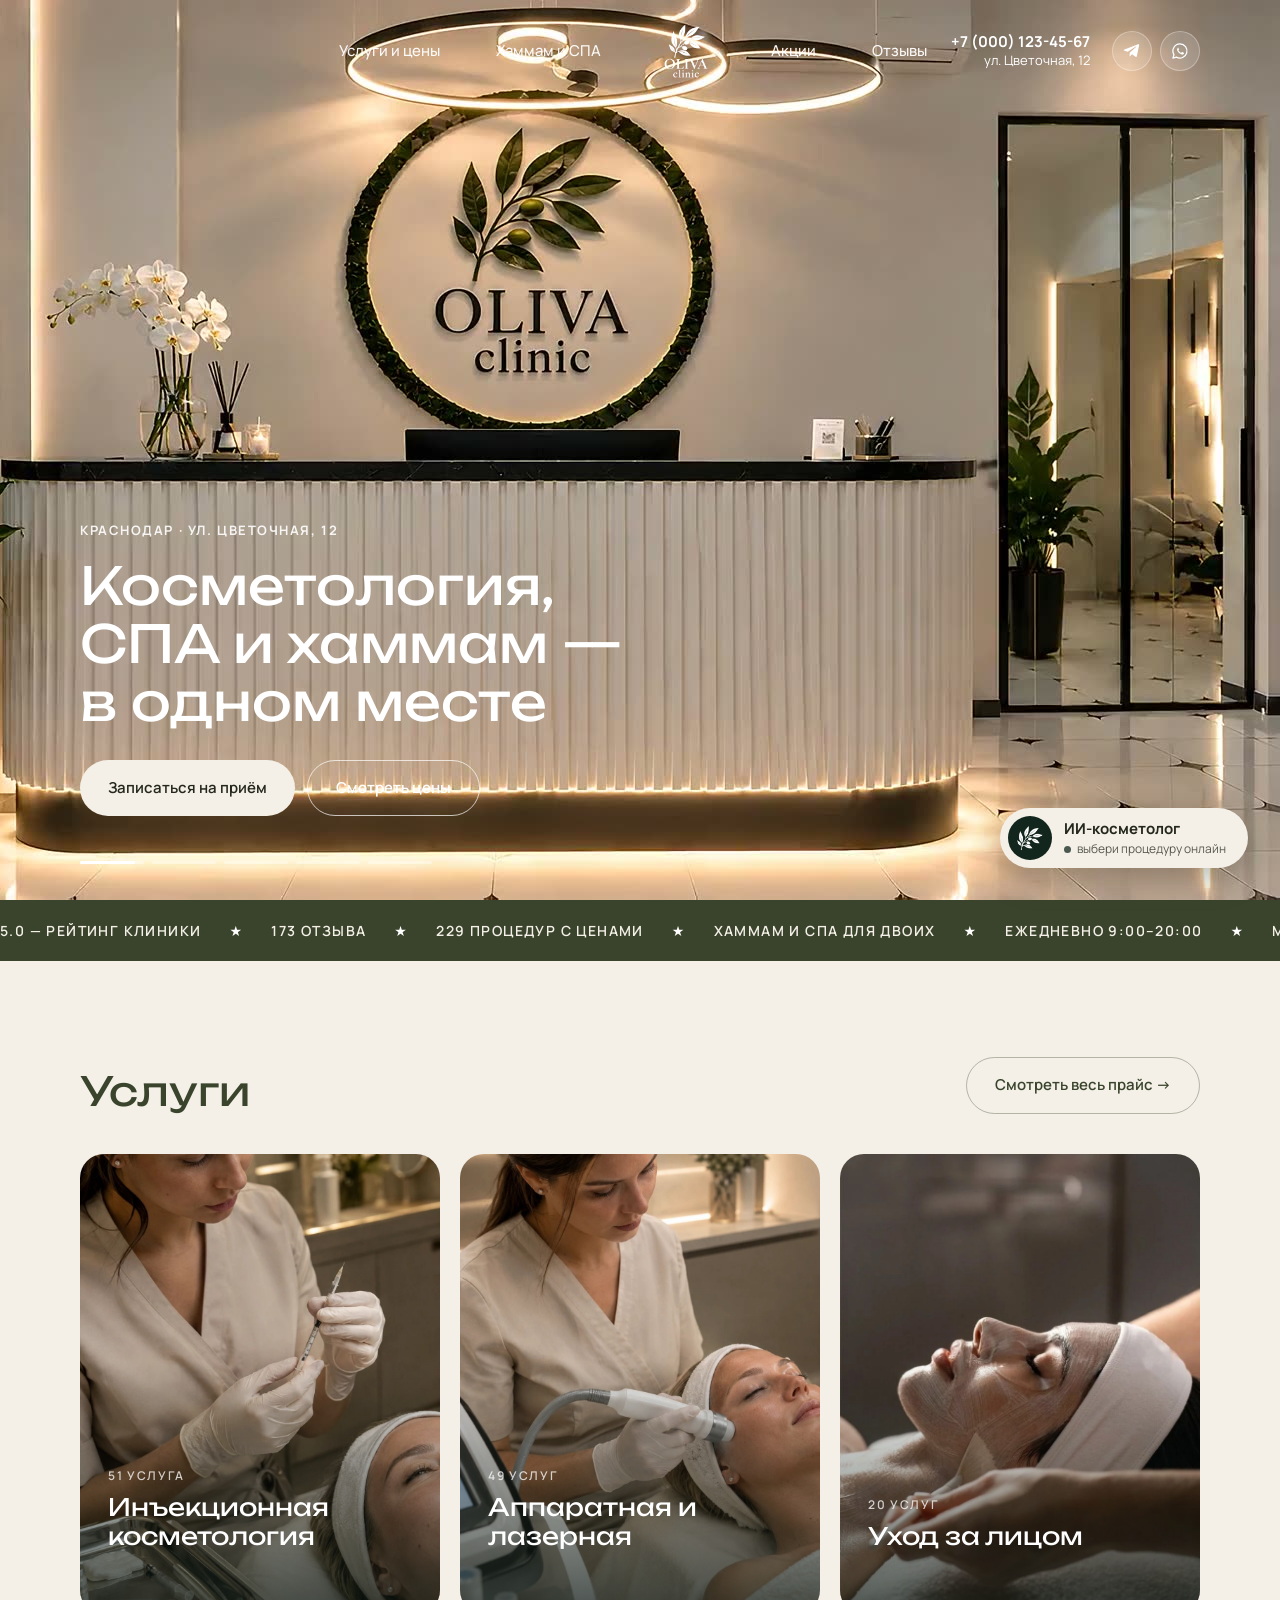
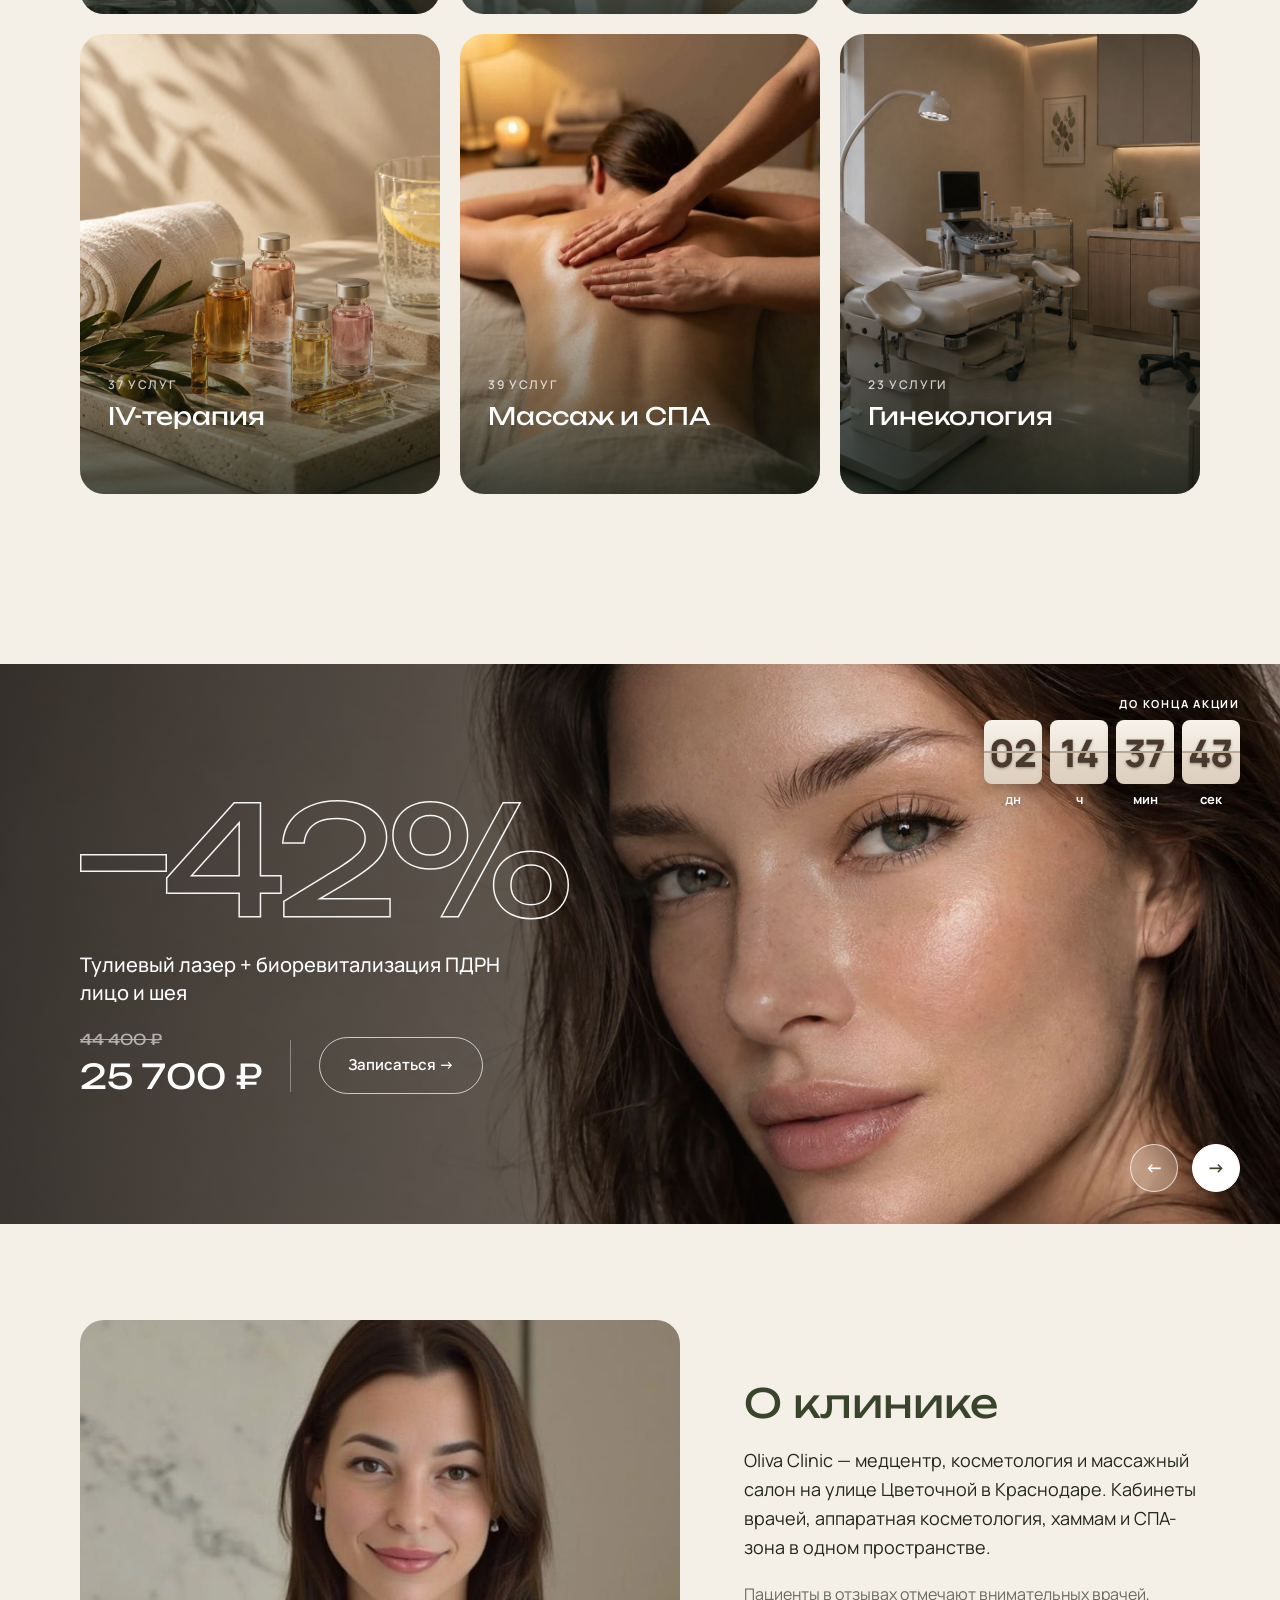
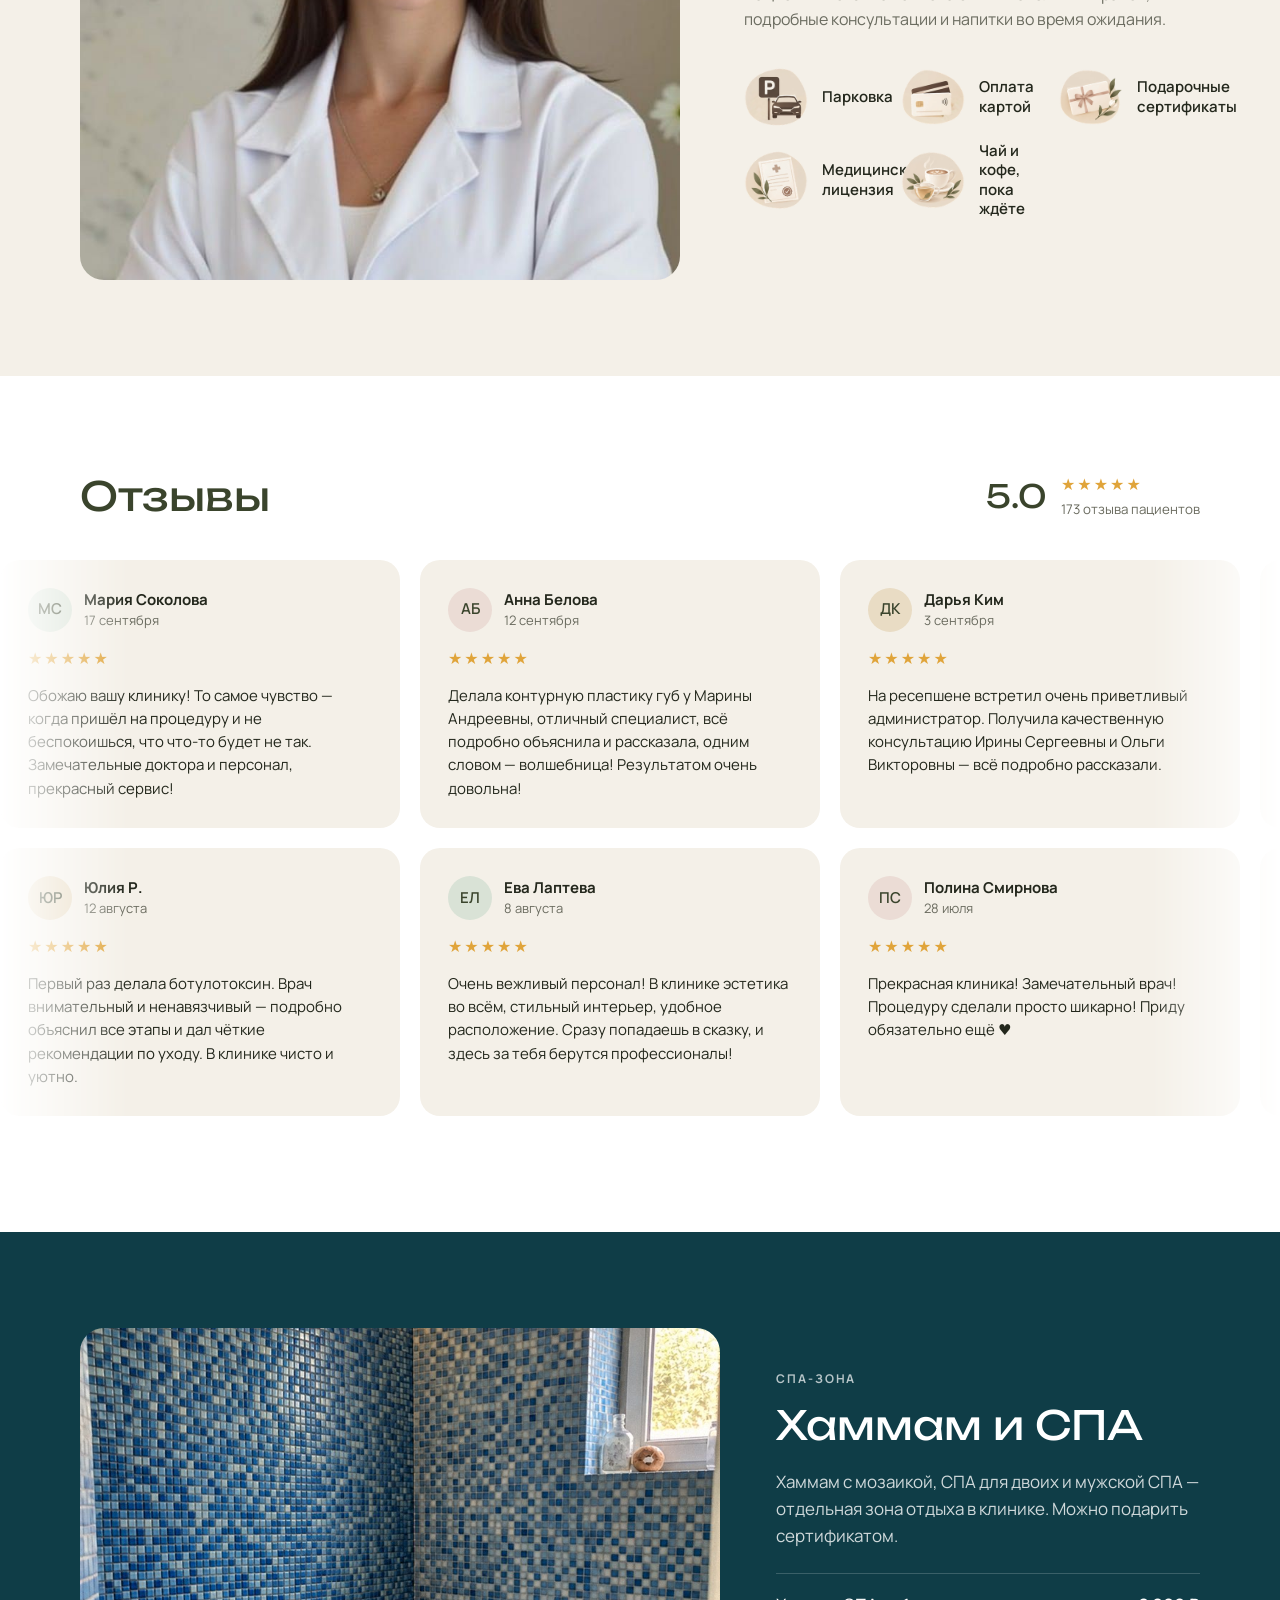
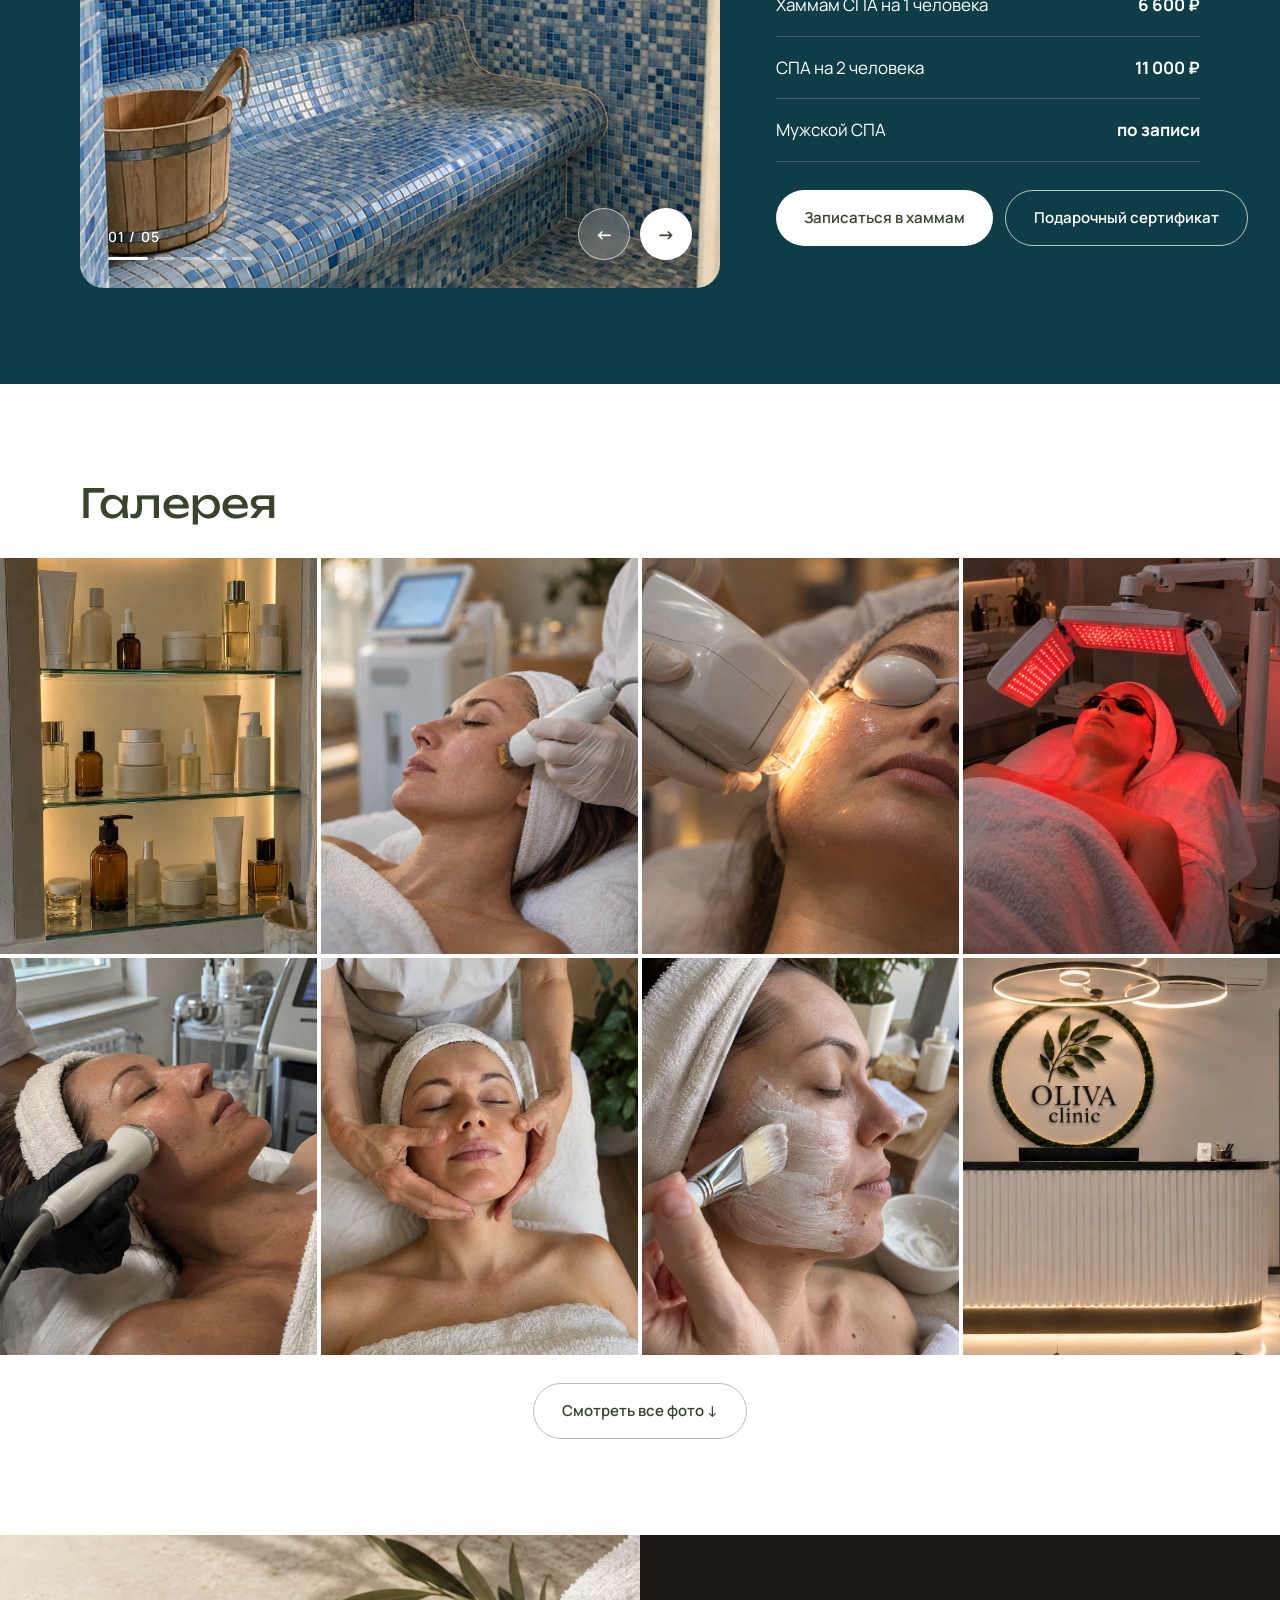
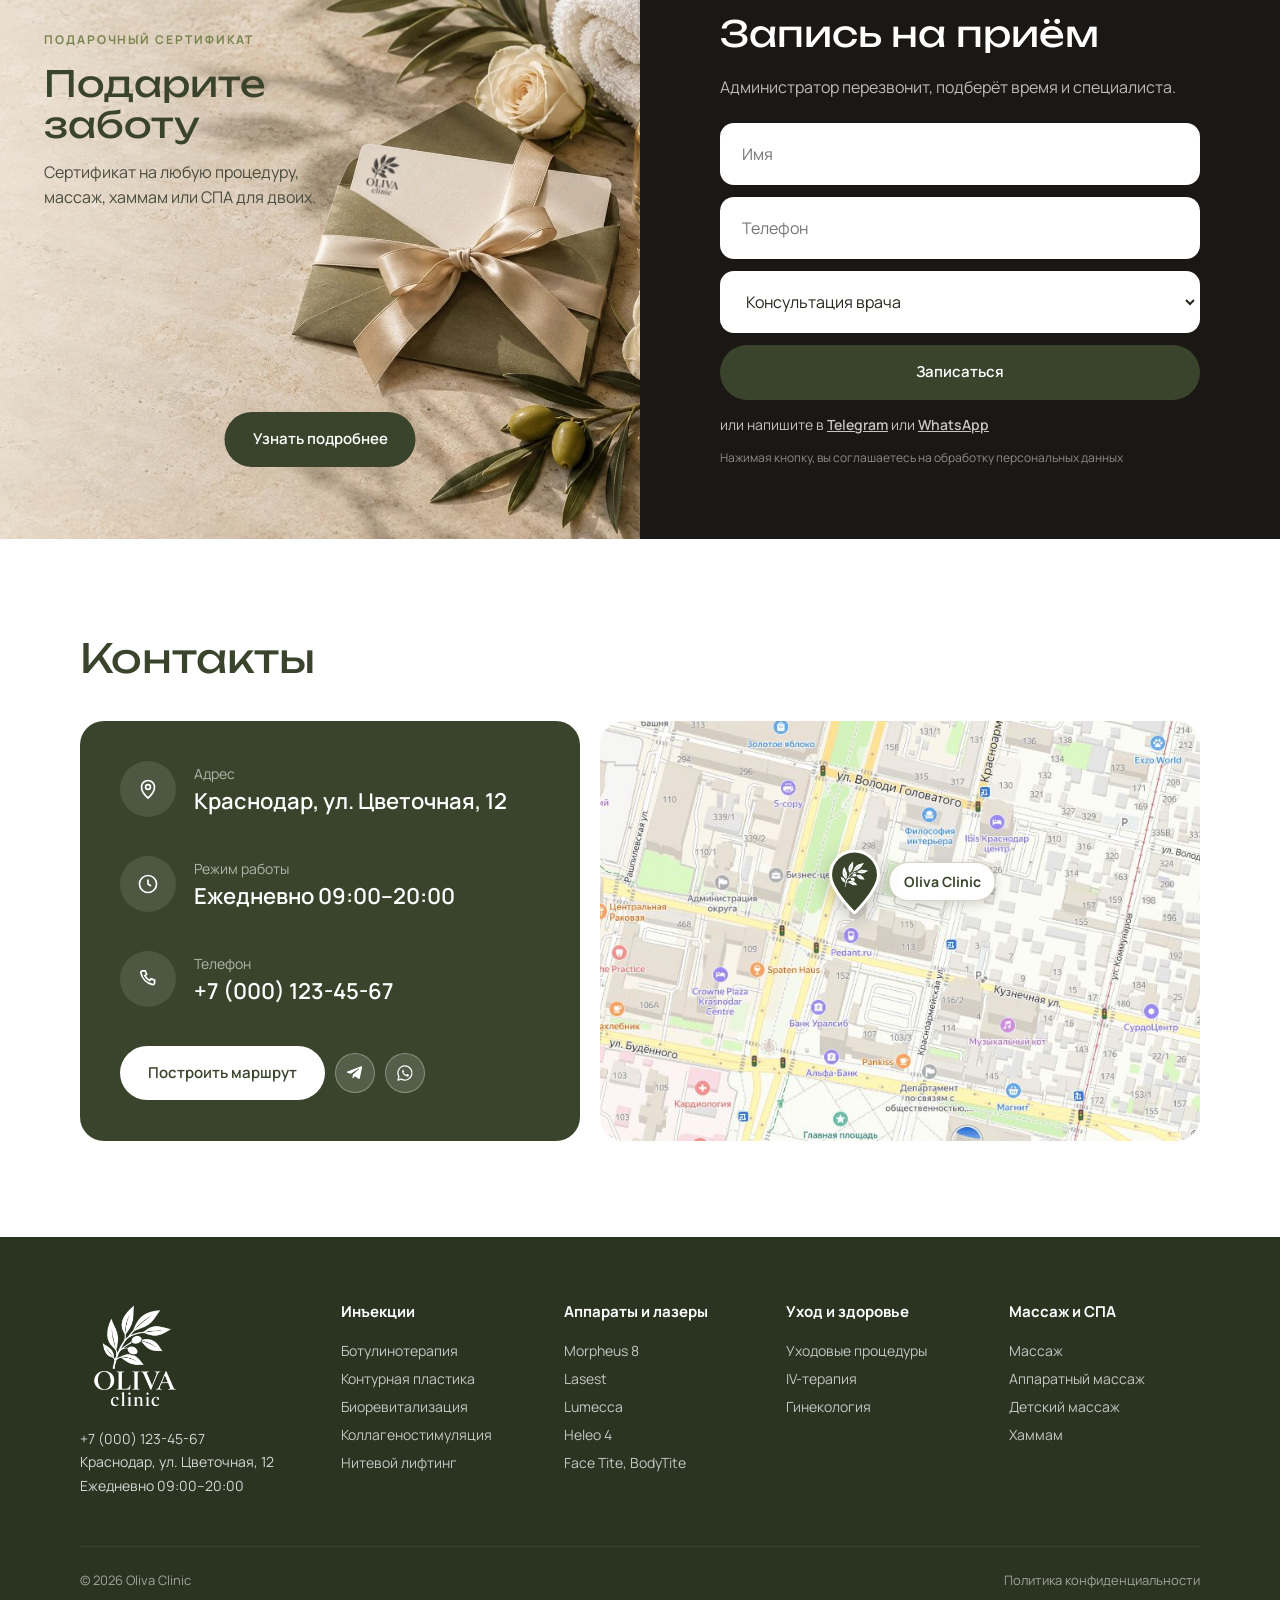
==== commit 2e378994: "Галерея: сначала косметика и процедуры, фото с плиткой в конце Co-Authored-By: Claude Opus 5.5 <nore" ====
--- a/index.html
+++ b/index.html
@@ -8,7 +8,7 @@
 <link rel="icon" href="assets/img/oliva-mark-black.png">
 <link rel="preconnect" href="https://fonts.googleapis.com"><link rel="preconnect" href="https://fonts.gstatic.com" crossorigin>
 <link href="https://fonts.googleapis.com/css2?family=Manrope:wght@400;500;600;700;800&family=Unbounded:wght@400;700&family=Yeseva+One&family=Cormorant+Garamond:ital,wght@1,500&display=swap" rel="stylesheet">
-<link rel="stylesheet" href="assets/css/style.css?v=28">
+<link rel="stylesheet" href="assets/css/style.css?v=29">
 </head>
 <body>
 <div id="site-header"></div>
@@ -123,25 +123,25 @@
 <section class="section gallery" id="gallery">
   <div class="wrap rv"><h2 class="h2">Галерея</h2></div>
   <div class="gfeed">
+    <figure><img src="assets/img/p-shelves.jpg" alt="Косметика" loading="lazy"></figure>
+    <figure><img src="assets/img/p-morpheus.jpg" alt="Morpheus 8" loading="lazy"></figure>
+    <figure><img src="assets/img/p-lumecca.jpg" alt="Фотоомоложение Lumecca" loading="lazy"></figure>
+    <figure><img src="assets/img/p-heleo.jpg" alt="Светотерапия Heleo 4" loading="lazy"></figure>
+    <figure><img src="assets/img/p-apparatus.jpg" alt="Аппаратная косметология" loading="lazy"></figure>
+    <figure><img src="assets/img/p-massage.jpg" alt="Массаж" loading="lazy"></figure>
+    <figure><img src="assets/img/p-mask.jpg" alt="Уход за лицом" loading="lazy"></figure>
     <figure><img src="assets/img/hero-reception.jpg" alt="Ресепшен" loading="lazy"></figure>
-    <figure><img src="assets/img/i-lounge.jpg" alt="Зона ожидания" loading="lazy"></figure>
-    <figure><img src="assets/img/p-morpheus.jpg" alt="Morpheus 8" loading="lazy"></figure>
-    <figure><img src="assets/img/i-hammam-mosaic.jpg" alt="Хаммам" loading="lazy"></figure>
-    <figure><img src="assets/img/i-lotus-day.jpg" alt="Кабинет с мозаикой" loading="lazy"></figure>
-    <figure><img src="assets/img/p-lumecca.jpg" alt="Фотоомоложение Lumecca" loading="lazy"></figure>
-    <figure><img src="assets/img/i-hammam-steam.jpg" alt="Хаммам с паром" loading="lazy"></figure>
-    <figure><img src="assets/img/p-heleo.jpg" alt="Светотерапия Heleo 4" loading="lazy"></figure>
-    <figure class="more"><img src="assets/img/p-apparatus.jpg" alt="Аппаратная косметология" loading="lazy"></figure>
+    <figure class="more"><img src="assets/img/i-lounge.jpg" alt="Зона ожидания" loading="lazy"></figure>
     <figure class="more"><img src="assets/img/i-hall.jpg" alt="Холл" loading="lazy"></figure>
     <figure class="more"><img src="assets/img/i-corridor.jpg" alt="Коридор" loading="lazy"></figure>
     <figure class="more"><img src="assets/img/i-cabinet.jpg" alt="Кабинет косметолога" loading="lazy"></figure>
-    <figure class="more"><img src="assets/img/p-massage.jpg" alt="Массаж" loading="lazy"></figure>
-    <figure class="more"><img src="assets/img/i-lotus-night.jpg" alt="Кабинет вечером" loading="lazy"></figure>
     <figure class="more"><img src="assets/img/i-bay.jpg" alt="Кабинет у окна" loading="lazy"></figure>
     <figure class="more"><img src="assets/img/i-blackwall.jpg" alt="Процедурная" loading="lazy"></figure>
-    <figure class="more"><img src="assets/img/p-mask.jpg" alt="Уход за лицом" loading="lazy"></figure>
     <figure class="more"><img src="assets/img/i-bathroom.jpg" alt="Санузел" loading="lazy"></figure>
-    <figure class="more"><img src="assets/img/p-shelves.jpg" alt="Косметика" loading="lazy"></figure>
+    <figure class="more"><img src="assets/img/i-hammam-mosaic.jpg" alt="Хаммам" loading="lazy"></figure>
+    <figure class="more"><img src="assets/img/i-hammam-steam.jpg" alt="Хаммам с паром" loading="lazy"></figure>
+    <figure class="more"><img src="assets/img/i-lotus-day.jpg" alt="Кабинет с мозаикой" loading="lazy"></figure>
+    <figure class="more"><img src="assets/img/i-lotus-night.jpg" alt="Кабинет вечером" loading="lazy"></figure>
   </div>
   <div class="gmore"><button class="btn btn-line" data-gmore>Смотреть все фото ↓</button></div>
 </section>
@@ -191,7 +191,7 @@
 
 </main>
 <div id="site-footer"></div>
-<script src="assets/js/main.js?v=28"></script>
+<script src="assets/js/main.js?v=29"></script>
 <script>
 // reviews data
 const REV=[["Мария Соколова","17 сентября","Обожаю вашу клинику! То самое чувство — когда пришёл на процедуру и не беспокоишься, что что-то будет не так. Замечательные доктора и персонал, прекрасный сервис!","#D9E2D6"],["Анна Белова","12 сентября","Делала контурную пластику губ у Марины Андреевны, отличный специалист, всё подробно объяснила и рассказала, одним словом — волшебница! Результатом очень довольна!","#EBDCD5"],["Дарья Ким","3 сентября","На ресепшене встретил очень приветливый администратор. Получила качественную консультацию Ирины Сергеевны и Ольги Викторовны — всё подробно рассказали.","#E9DCC4"],["Ксения Орлова","20 августа","В клинике потрясающая атмосфера, вежливый персонал. Процедура прошла быстро и максимально комфортно. Очень жалею, что не обратилась сюда раньше.","#D9E2D6"],["Алина Миронова","14 августа","Очень понравилась клиника Oliva, делала контурную пластику губ, всё отлично, рекомендую!","#EBDCD5"],["Юлия Р.","12 августа","Первый раз делала ботулотоксин. Врач внимательный и ненавязчивый — подробно объяснил все этапы и дал чёткие рекомендации по уходу. В клинике чисто и уютно.","#E9DCC4"],["Ева Лаптева","8 августа","Очень вежливый персонал! В клинике эстетика во всём, стильный интерьер, удобное расположение. Сразу попадаешь в сказку, и здесь за тебя берутся профессионалы!","#D9E2D6"],["Полина Смирнова","28 июля","Прекрасная клиника! Замечательный врач! Процедуру сделали просто шикарно! Приду обязательно ещё ♥","#EBDCD5"],["Елена Васильева","28 июля","Была на процедуре «Ботулинотерапия». У Ирины Сергеевны «лёгкая рука», атмосфера приятная. Эффект потрясающий — лицо свежее, отдохнувшее, кожа гладкая.","#E9DCC4"],["Светлана Н.","25 июня","Во время ожидания предлагают напитки: чай, соки, кофе. Ольга проконсультировала, провела процедуру, дала рекомендации. Очень понравилось и отношение, и результат.","#D9E2D6"]];
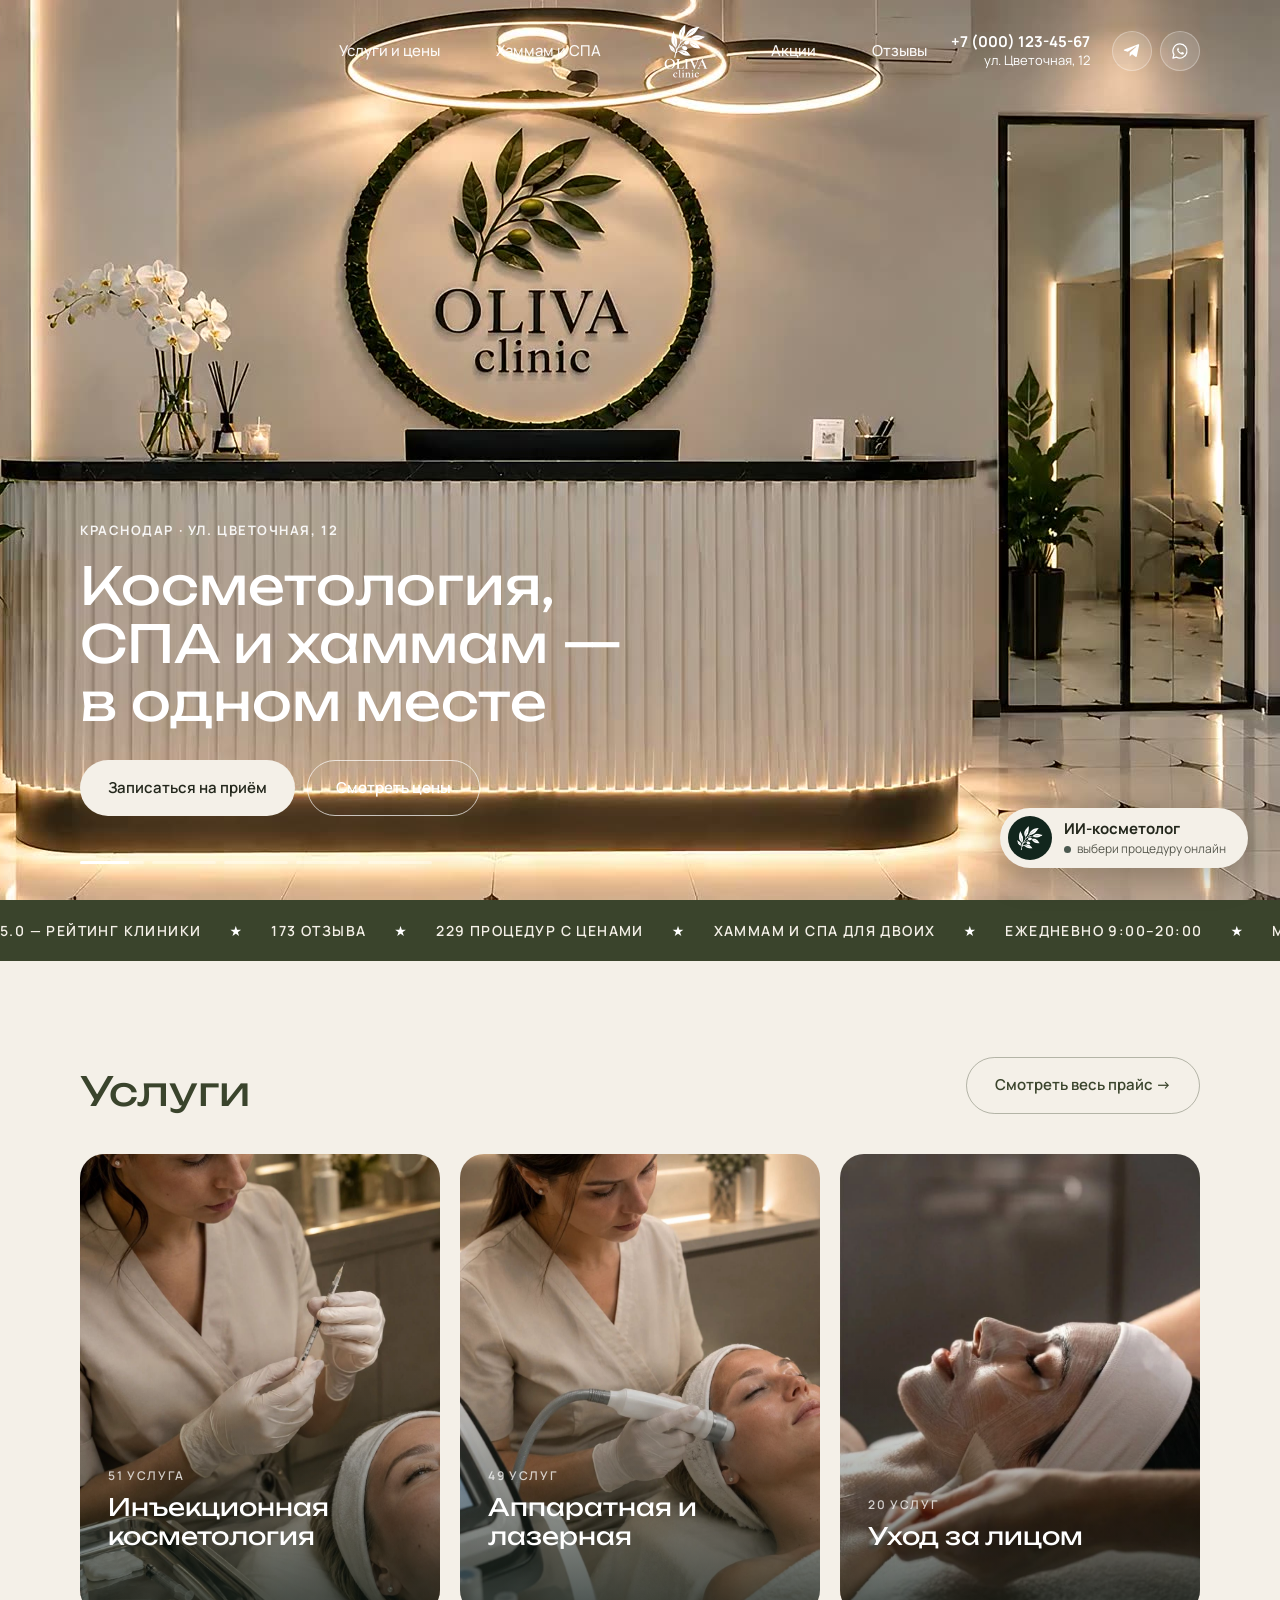
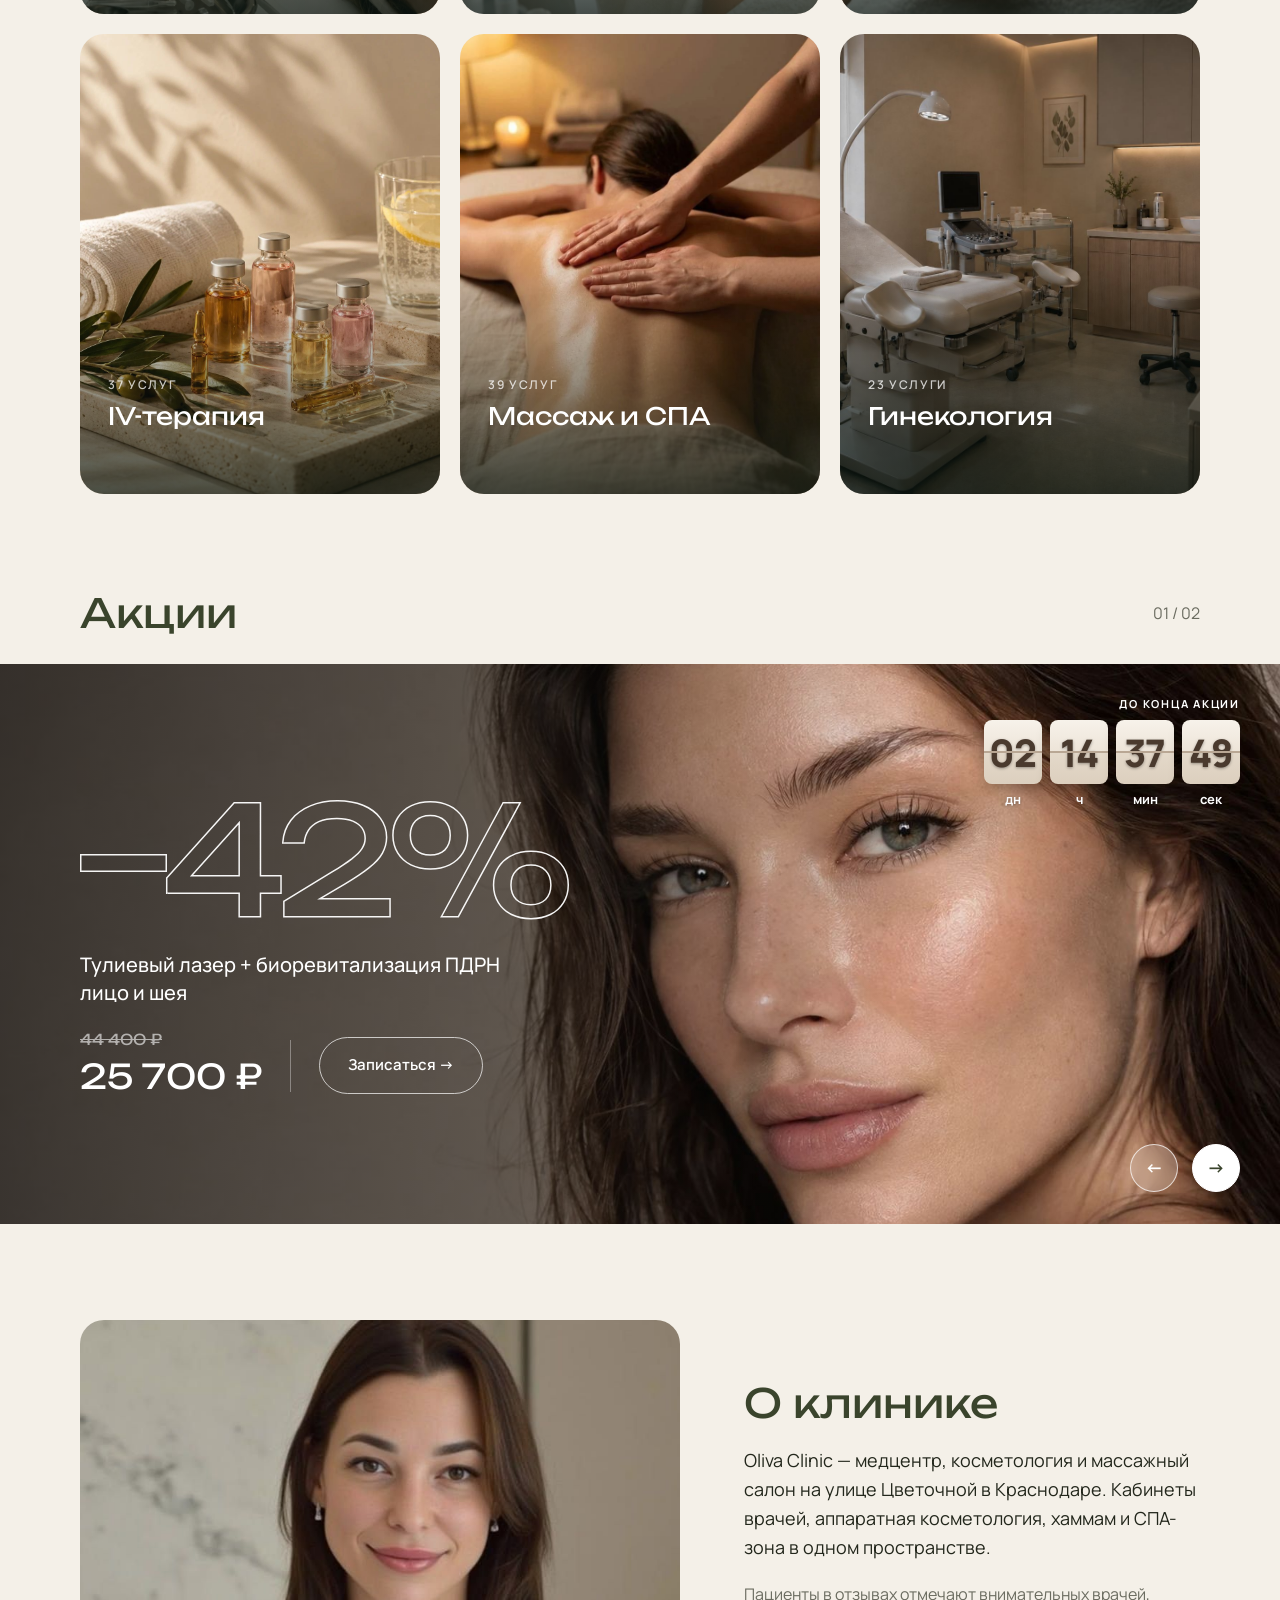
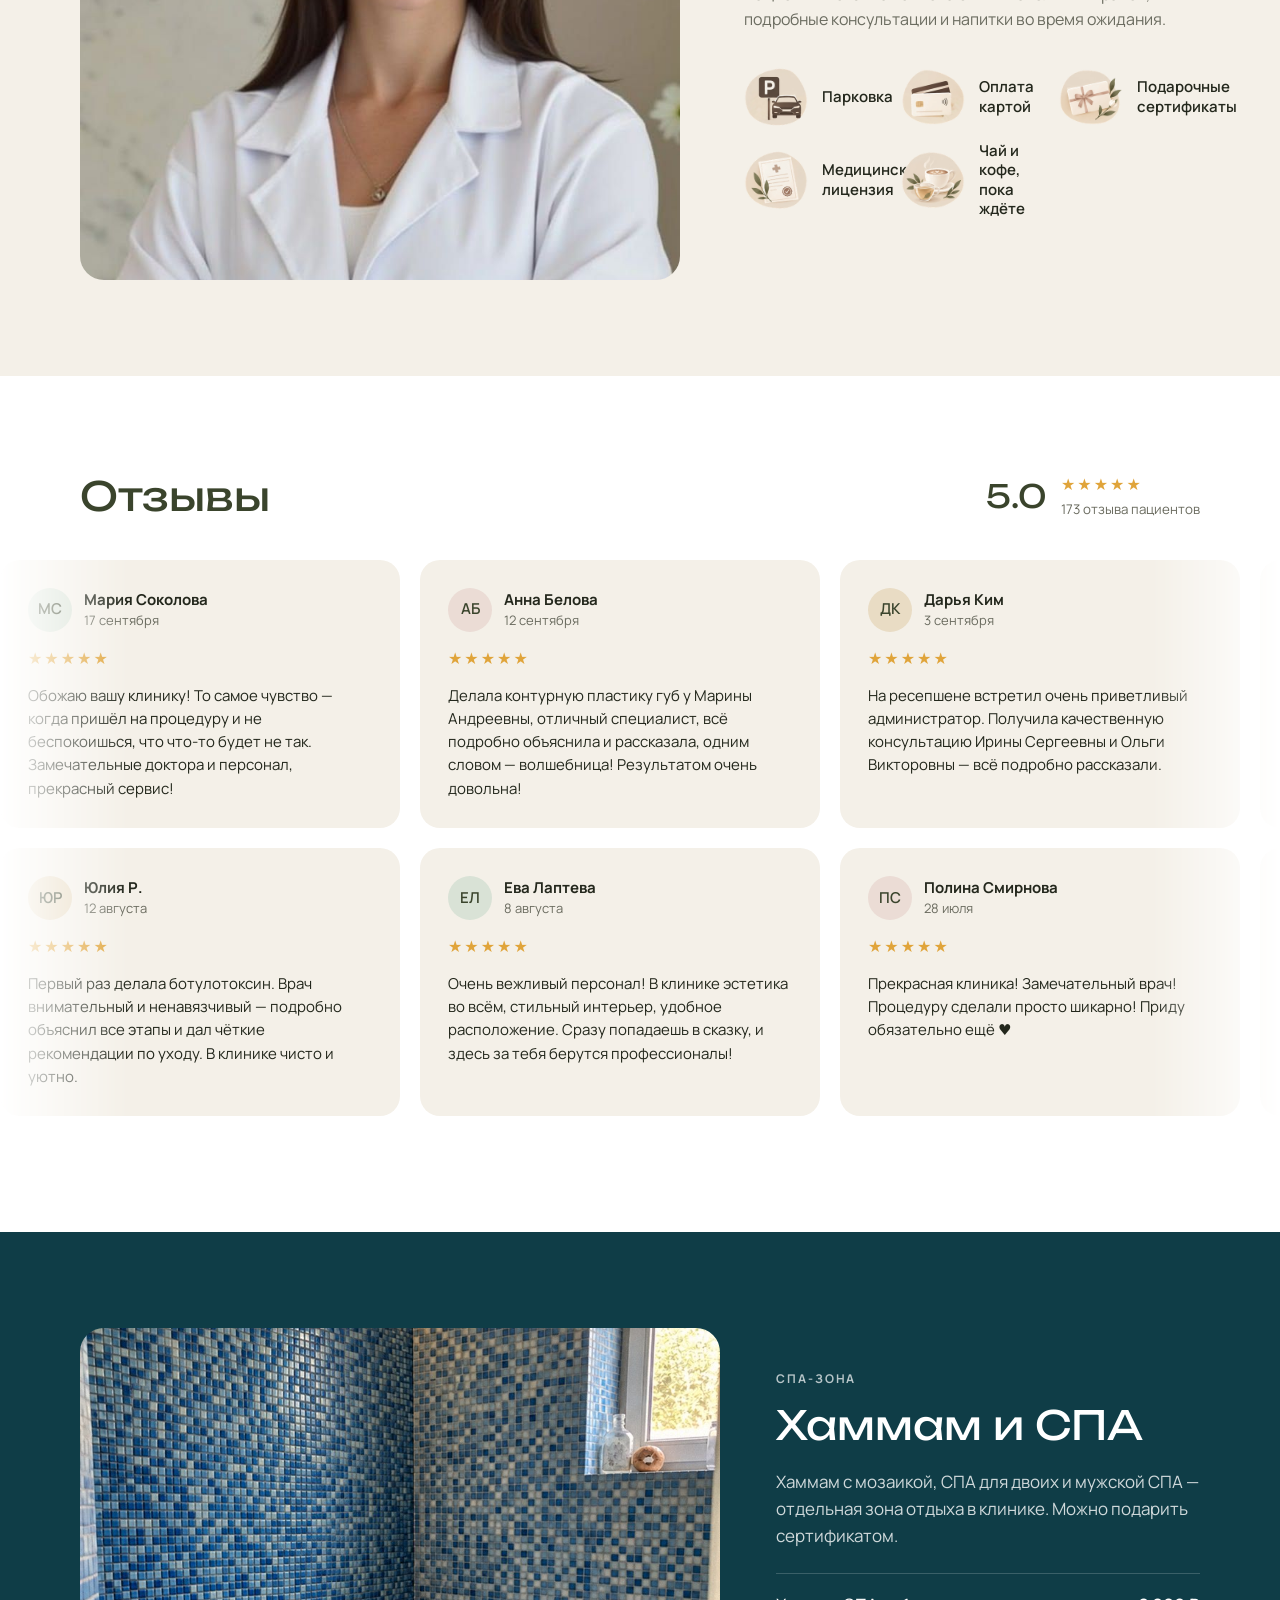
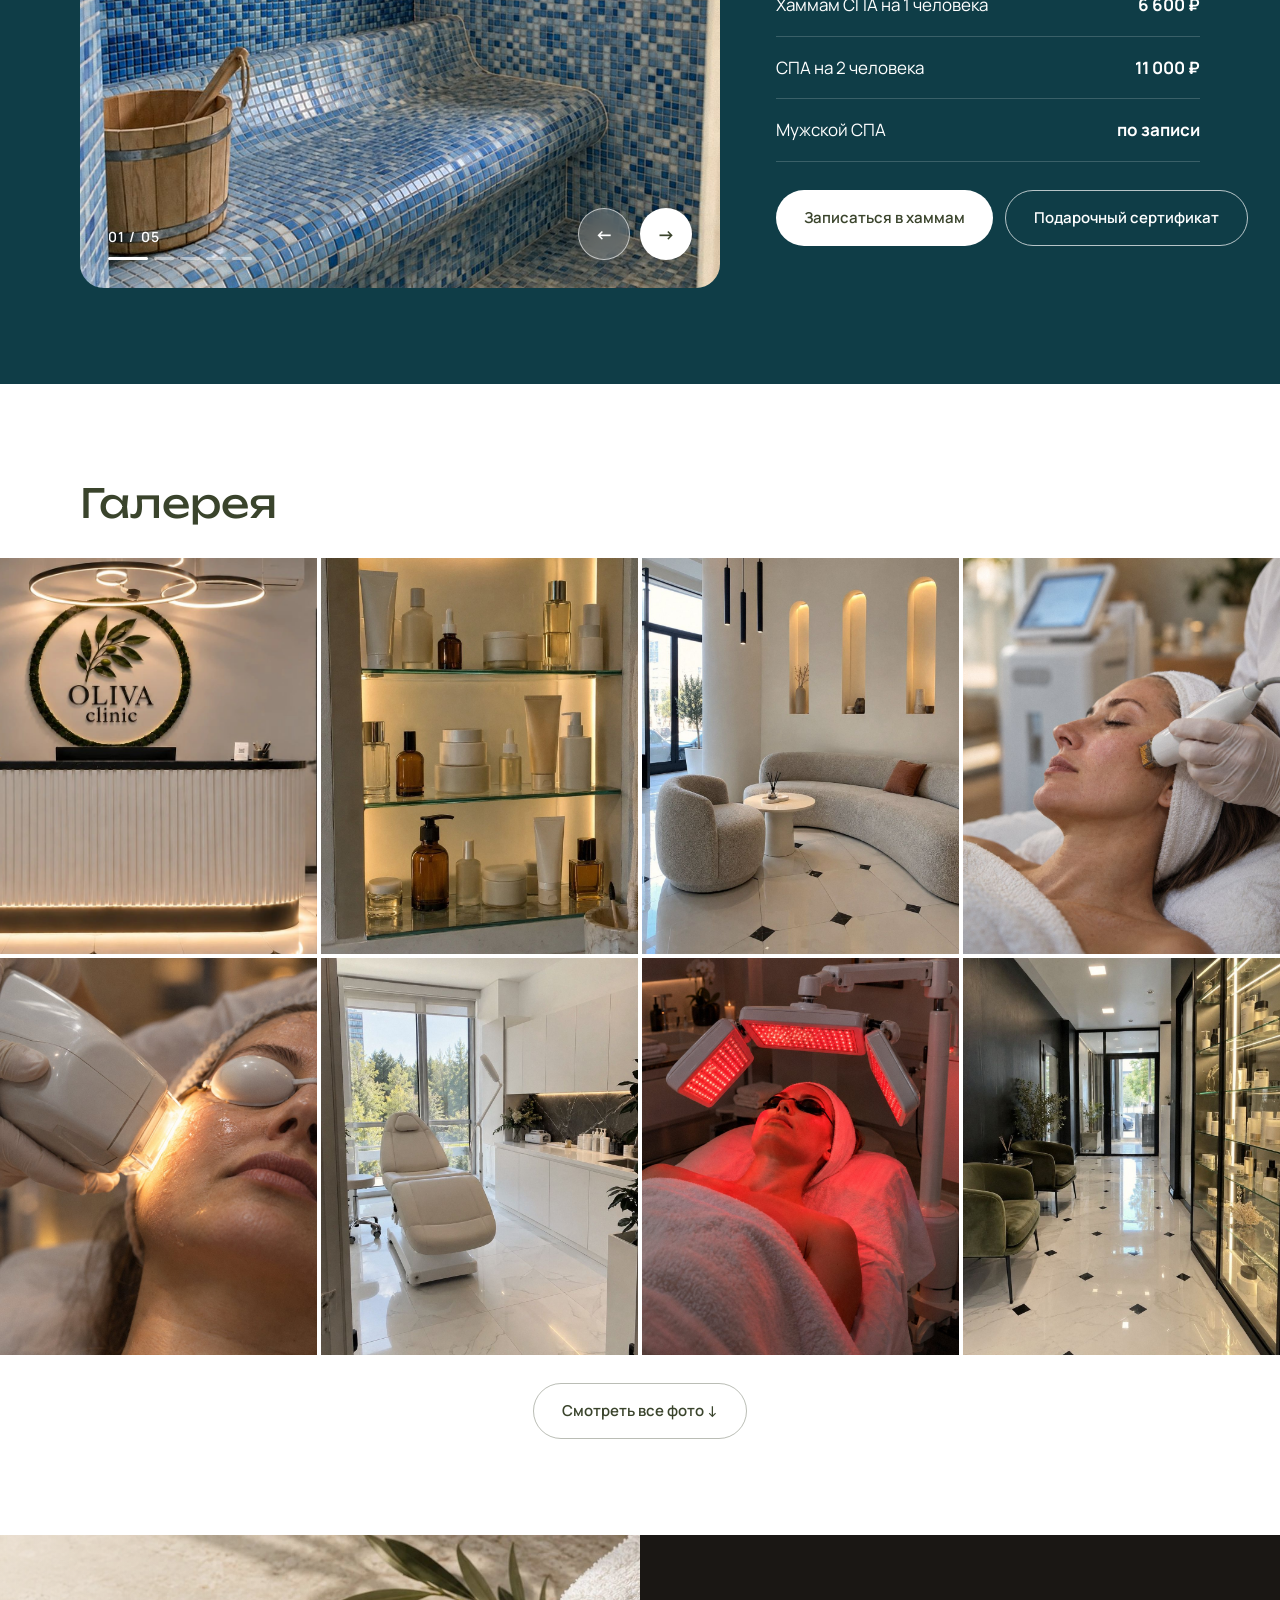
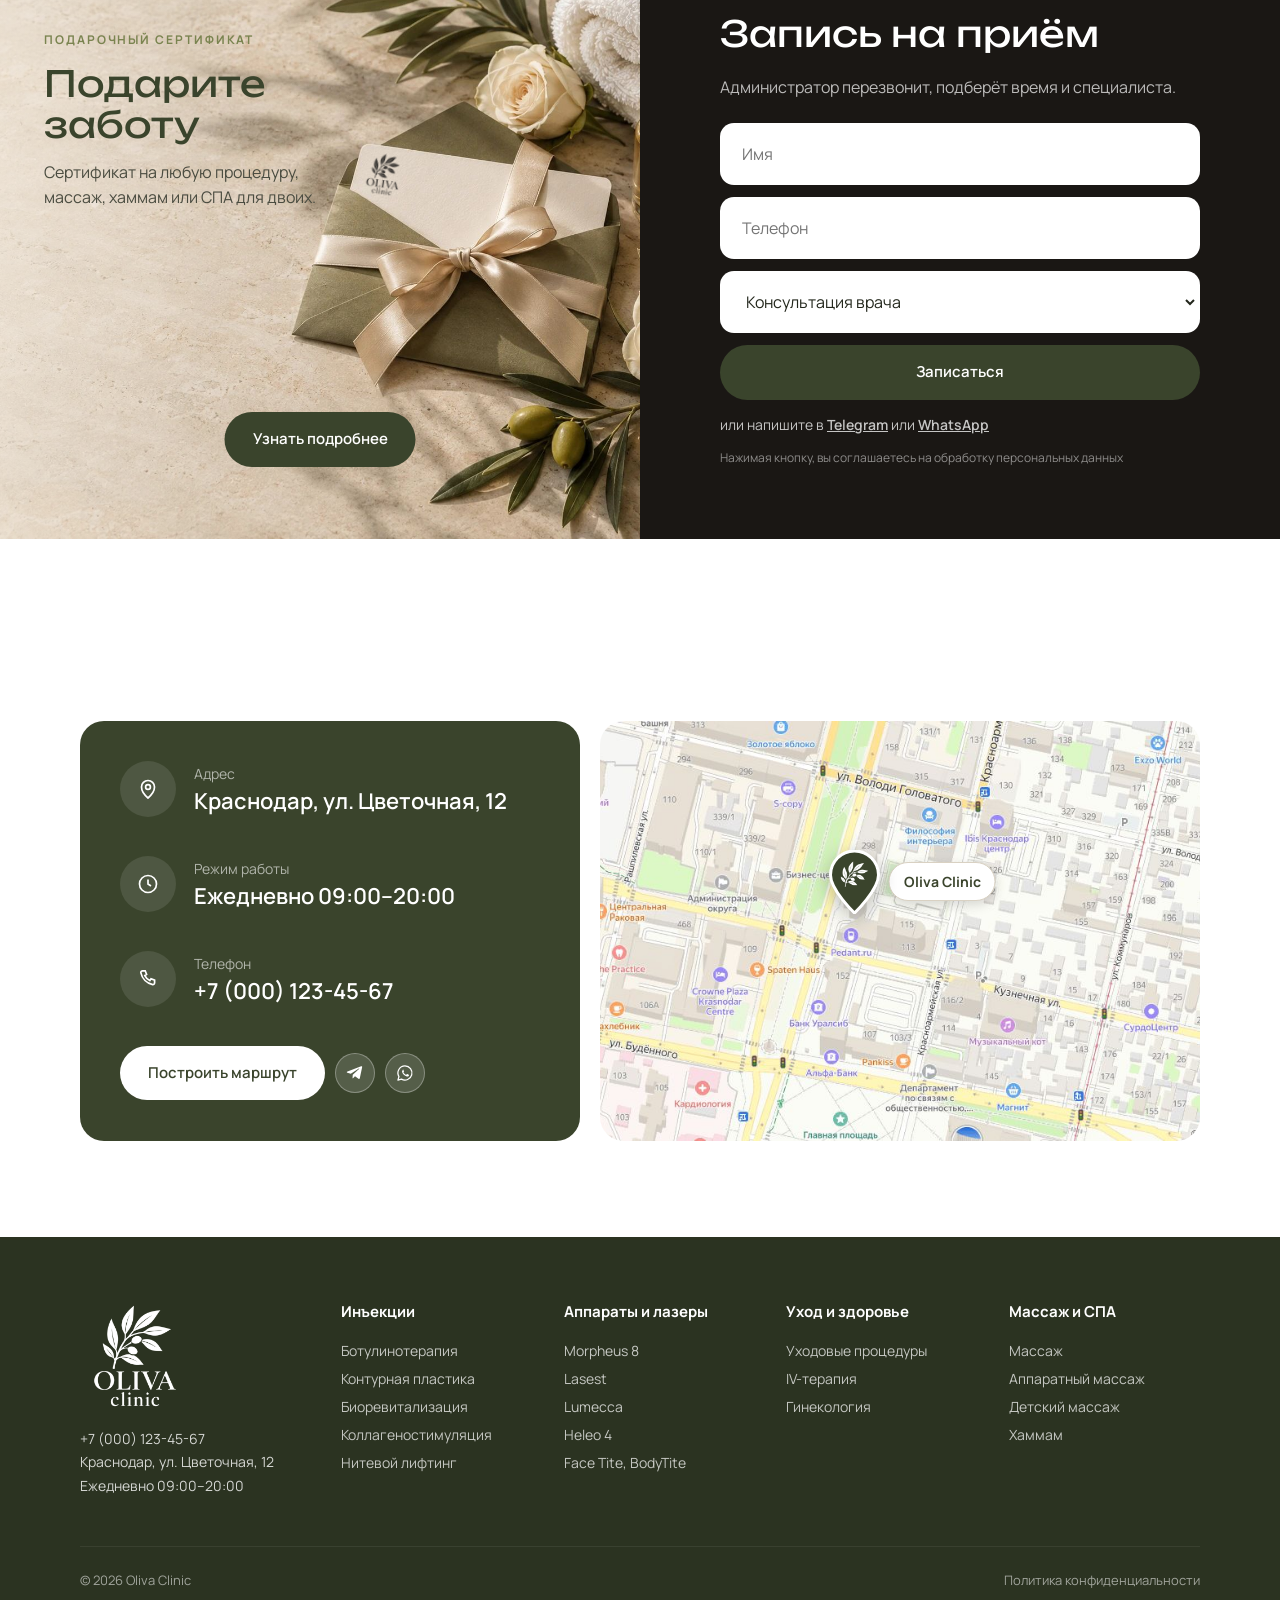
==== commit a4920f0a: "Галерея в шахматном порядке: интерьер и процедуры Co-Authored-By: Claude Opus 5.5 <noreply@anthropic" ====
--- a/index.html
+++ b/index.html
@@ -8,7 +8,7 @@
 <link rel="icon" href="assets/img/oliva-mark-black.png">
 <link rel="preconnect" href="https://fonts.googleapis.com"><link rel="preconnect" href="https://fonts.gstatic.com" crossorigin>
 <link href="https://fonts.googleapis.com/css2?family=Manrope:wght@400;500;600;700;800&family=Unbounded:wght@400;700&family=Yeseva+One&family=Cormorant+Garamond:ital,wght@1,500&display=swap" rel="stylesheet">
-<link rel="stylesheet" href="assets/css/style.css?v=29">
+<link rel="stylesheet" href="assets/css/style.css?v=30">
 </head>
 <body>
 <div id="site-header"></div>
@@ -123,19 +123,19 @@
 <section class="section gallery" id="gallery">
   <div class="wrap rv"><h2 class="h2">Галерея</h2></div>
   <div class="gfeed">
+    <figure><img src="assets/img/hero-reception.jpg" alt="Ресепшен" loading="lazy"></figure>
     <figure><img src="assets/img/p-shelves.jpg" alt="Косметика" loading="lazy"></figure>
+    <figure><img src="assets/img/i-lounge.jpg" alt="Зона ожидания" loading="lazy"></figure>
     <figure><img src="assets/img/p-morpheus.jpg" alt="Morpheus 8" loading="lazy"></figure>
     <figure><img src="assets/img/p-lumecca.jpg" alt="Фотоомоложение Lumecca" loading="lazy"></figure>
+    <figure><img src="assets/img/i-cabinet.jpg" alt="Кабинет косметолога" loading="lazy"></figure>
     <figure><img src="assets/img/p-heleo.jpg" alt="Светотерапия Heleo 4" loading="lazy"></figure>
-    <figure><img src="assets/img/p-apparatus.jpg" alt="Аппаратная косметология" loading="lazy"></figure>
-    <figure><img src="assets/img/p-massage.jpg" alt="Массаж" loading="lazy"></figure>
-    <figure><img src="assets/img/p-mask.jpg" alt="Уход за лицом" loading="lazy"></figure>
-    <figure><img src="assets/img/hero-reception.jpg" alt="Ресепшен" loading="lazy"></figure>
-    <figure class="more"><img src="assets/img/i-lounge.jpg" alt="Зона ожидания" loading="lazy"></figure>
-    <figure class="more"><img src="assets/img/i-hall.jpg" alt="Холл" loading="lazy"></figure>
+    <figure><img src="assets/img/i-hall.jpg" alt="Холл" loading="lazy"></figure>
+    <figure class="more"><img src="assets/img/i-bay.jpg" alt="Кабинет у окна" loading="lazy"></figure>
+    <figure class="more"><img src="assets/img/p-apparatus.jpg" alt="Аппаратная косметология" loading="lazy"></figure>
     <figure class="more"><img src="assets/img/i-corridor.jpg" alt="Коридор" loading="lazy"></figure>
-    <figure class="more"><img src="assets/img/i-cabinet.jpg" alt="Кабинет косметолога" loading="lazy"></figure>
-    <figure class="more"><img src="assets/img/i-bay.jpg" alt="Кабинет у окна" loading="lazy"></figure>
+    <figure class="more"><img src="assets/img/p-massage.jpg" alt="Массаж" loading="lazy"></figure>
+    <figure class="more"><img src="assets/img/p-mask.jpg" alt="Уход за лицом" loading="lazy"></figure>
     <figure class="more"><img src="assets/img/i-blackwall.jpg" alt="Процедурная" loading="lazy"></figure>
     <figure class="more"><img src="assets/img/i-bathroom.jpg" alt="Санузел" loading="lazy"></figure>
     <figure class="more"><img src="assets/img/i-hammam-mosaic.jpg" alt="Хаммам" loading="lazy"></figure>
@@ -191,7 +191,7 @@
 
 </main>
 <div id="site-footer"></div>
-<script src="assets/js/main.js?v=29"></script>
+<script src="assets/js/main.js?v=30"></script>
 <script>
 // reviews data
 const REV=[["Мария Соколова","17 сентября","Обожаю вашу клинику! То самое чувство — когда пришёл на процедуру и не беспокоишься, что что-то будет не так. Замечательные доктора и персонал, прекрасный сервис!","#D9E2D6"],["Анна Белова","12 сентября","Делала контурную пластику губ у Марины Андреевны, отличный специалист, всё подробно объяснила и рассказала, одним словом — волшебница! Результатом очень довольна!","#EBDCD5"],["Дарья Ким","3 сентября","На ресепшене встретил очень приветливый администратор. Получила качественную консультацию Ирины Сергеевны и Ольги Викторовны — всё подробно рассказали.","#E9DCC4"],["Ксения Орлова","20 августа","В клинике потрясающая атмосфера, вежливый персонал. Процедура прошла быстро и максимально комфортно. Очень жалею, что не обратилась сюда раньше.","#D9E2D6"],["Алина Миронова","14 августа","Очень понравилась клиника Oliva, делала контурную пластику губ, всё отлично, рекомендую!","#EBDCD5"],["Юлия Р.","12 августа","Первый раз делала ботулотоксин. Врач внимательный и ненавязчивый — подробно объяснил все этапы и дал чёткие рекомендации по уходу. В клинике чисто и уютно.","#E9DCC4"],["Ева Лаптева","8 августа","Очень вежливый персонал! В клинике эстетика во всём, стильный интерьер, удобное расположение. Сразу попадаешь в сказку, и здесь за тебя берутся профессионалы!","#D9E2D6"],["Полина Смирнова","28 июля","Прекрасная клиника! Замечательный врач! Процедуру сделали просто шикарно! Приду обязательно ещё ♥","#EBDCD5"],["Елена Васильева","28 июля","Была на процедуре «Ботулинотерапия». У Ирины Сергеевны «лёгкая рука», атмосфера приятная. Эффект потрясающий — лицо свежее, отдохнувшее, кожа гладкая.","#E9DCC4"],["Светлана Н.","25 июня","Во время ожидания предлагают напитки: чай, соки, кофе. Ольга проконсультировала, провела процедуру, дала рекомендации. Очень понравилось и отношение, и результат.","#D9E2D6"]];
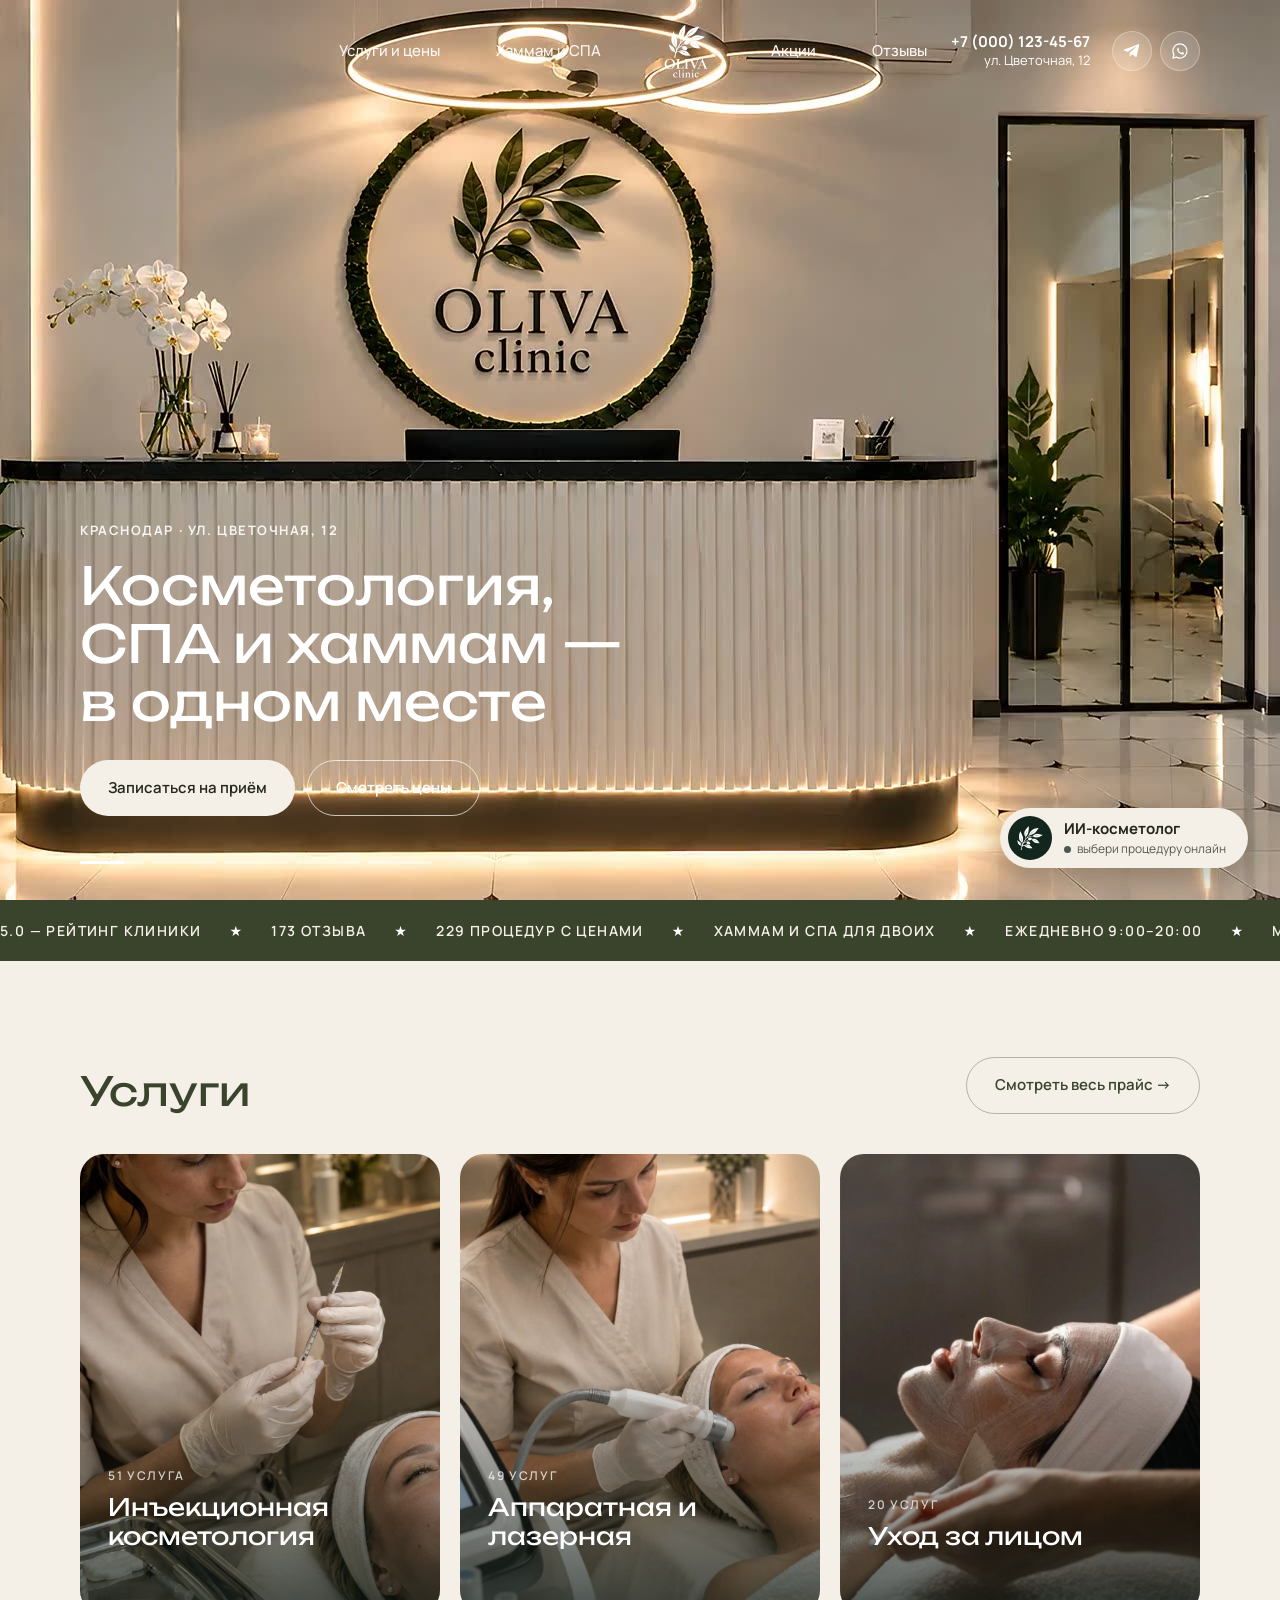
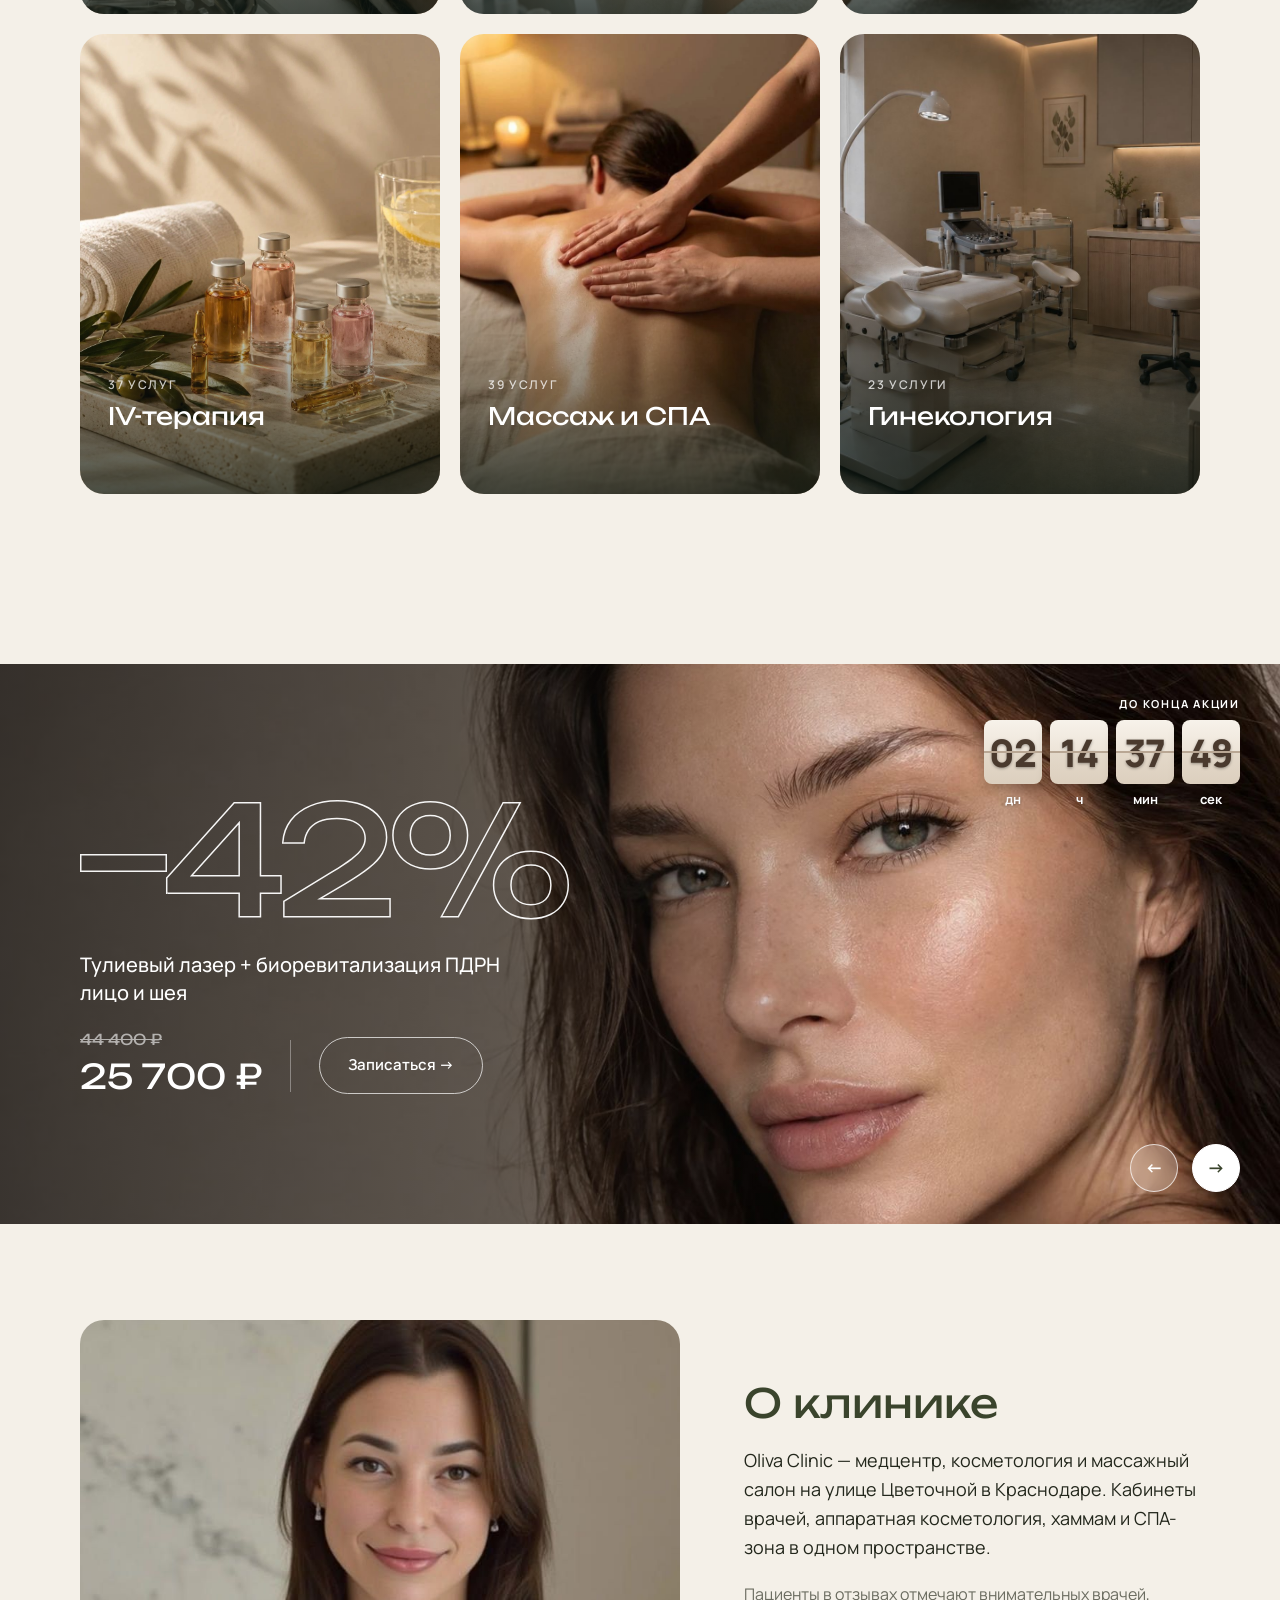
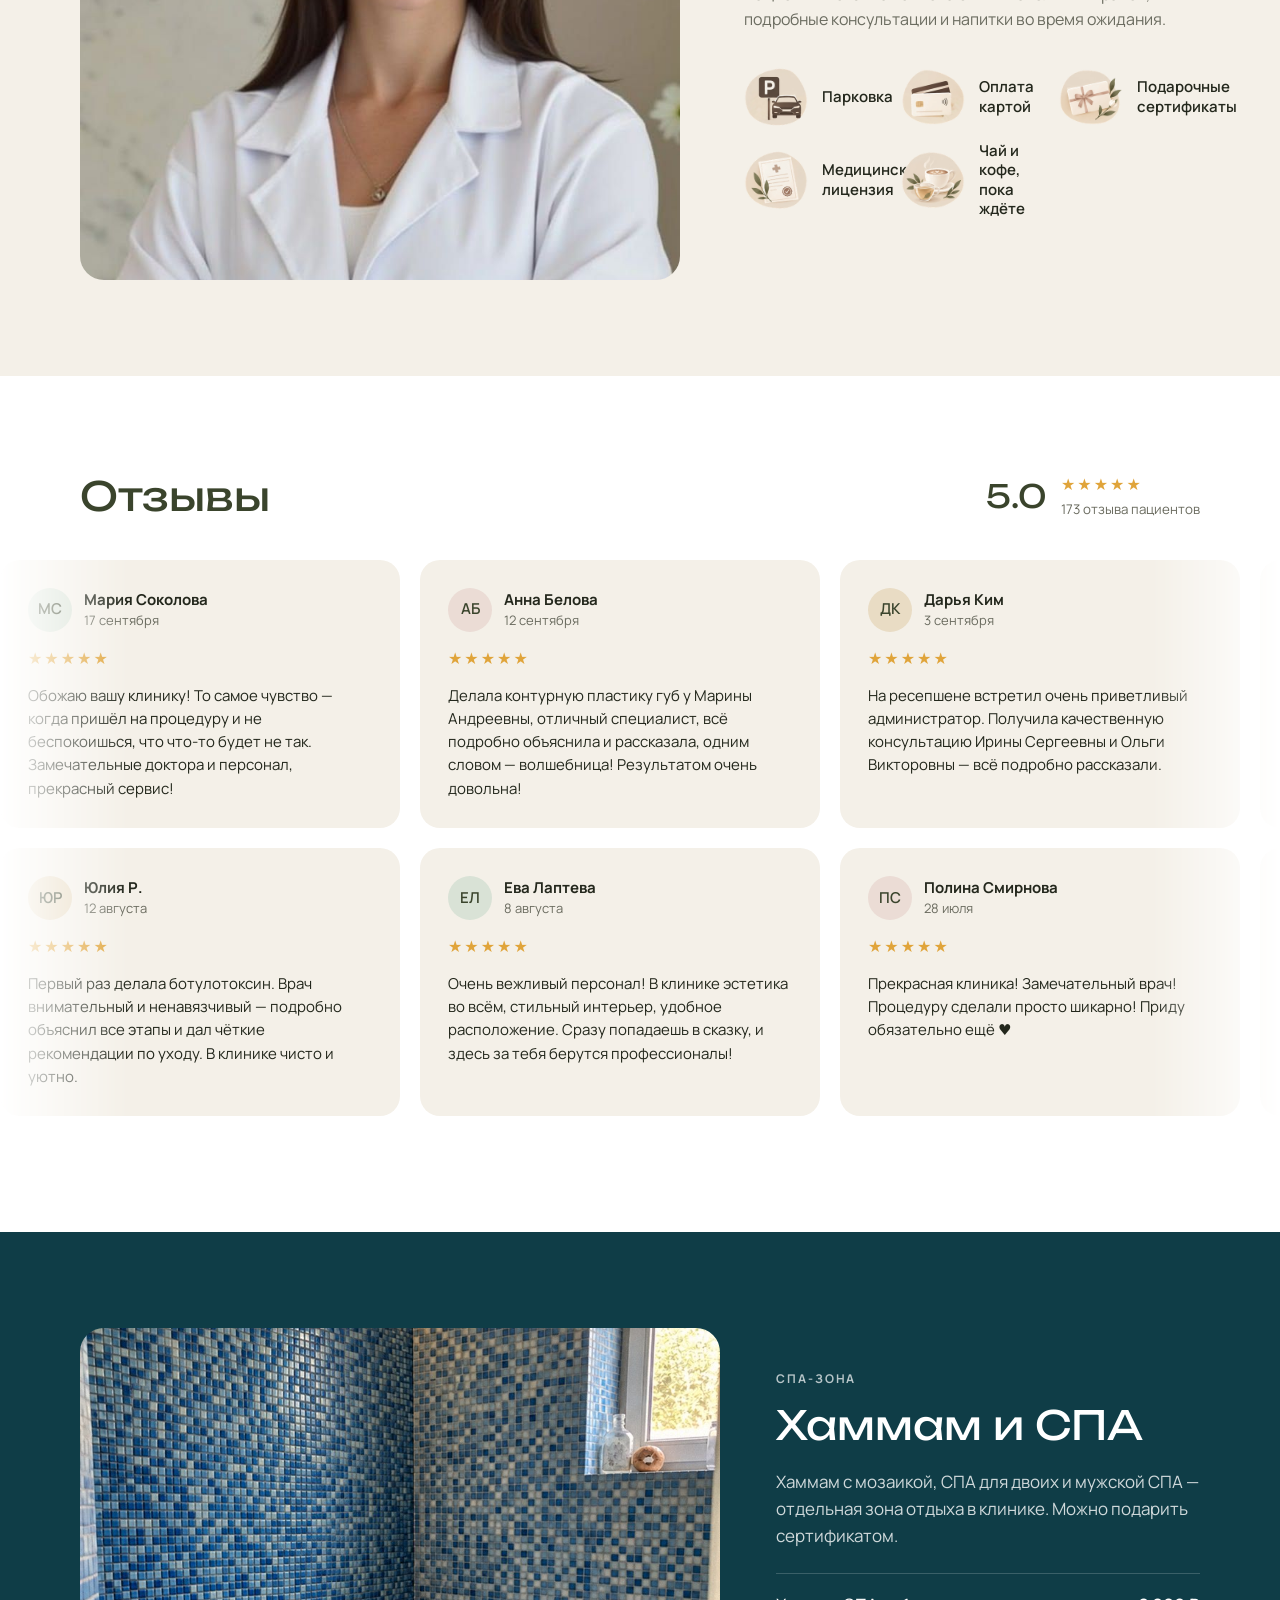
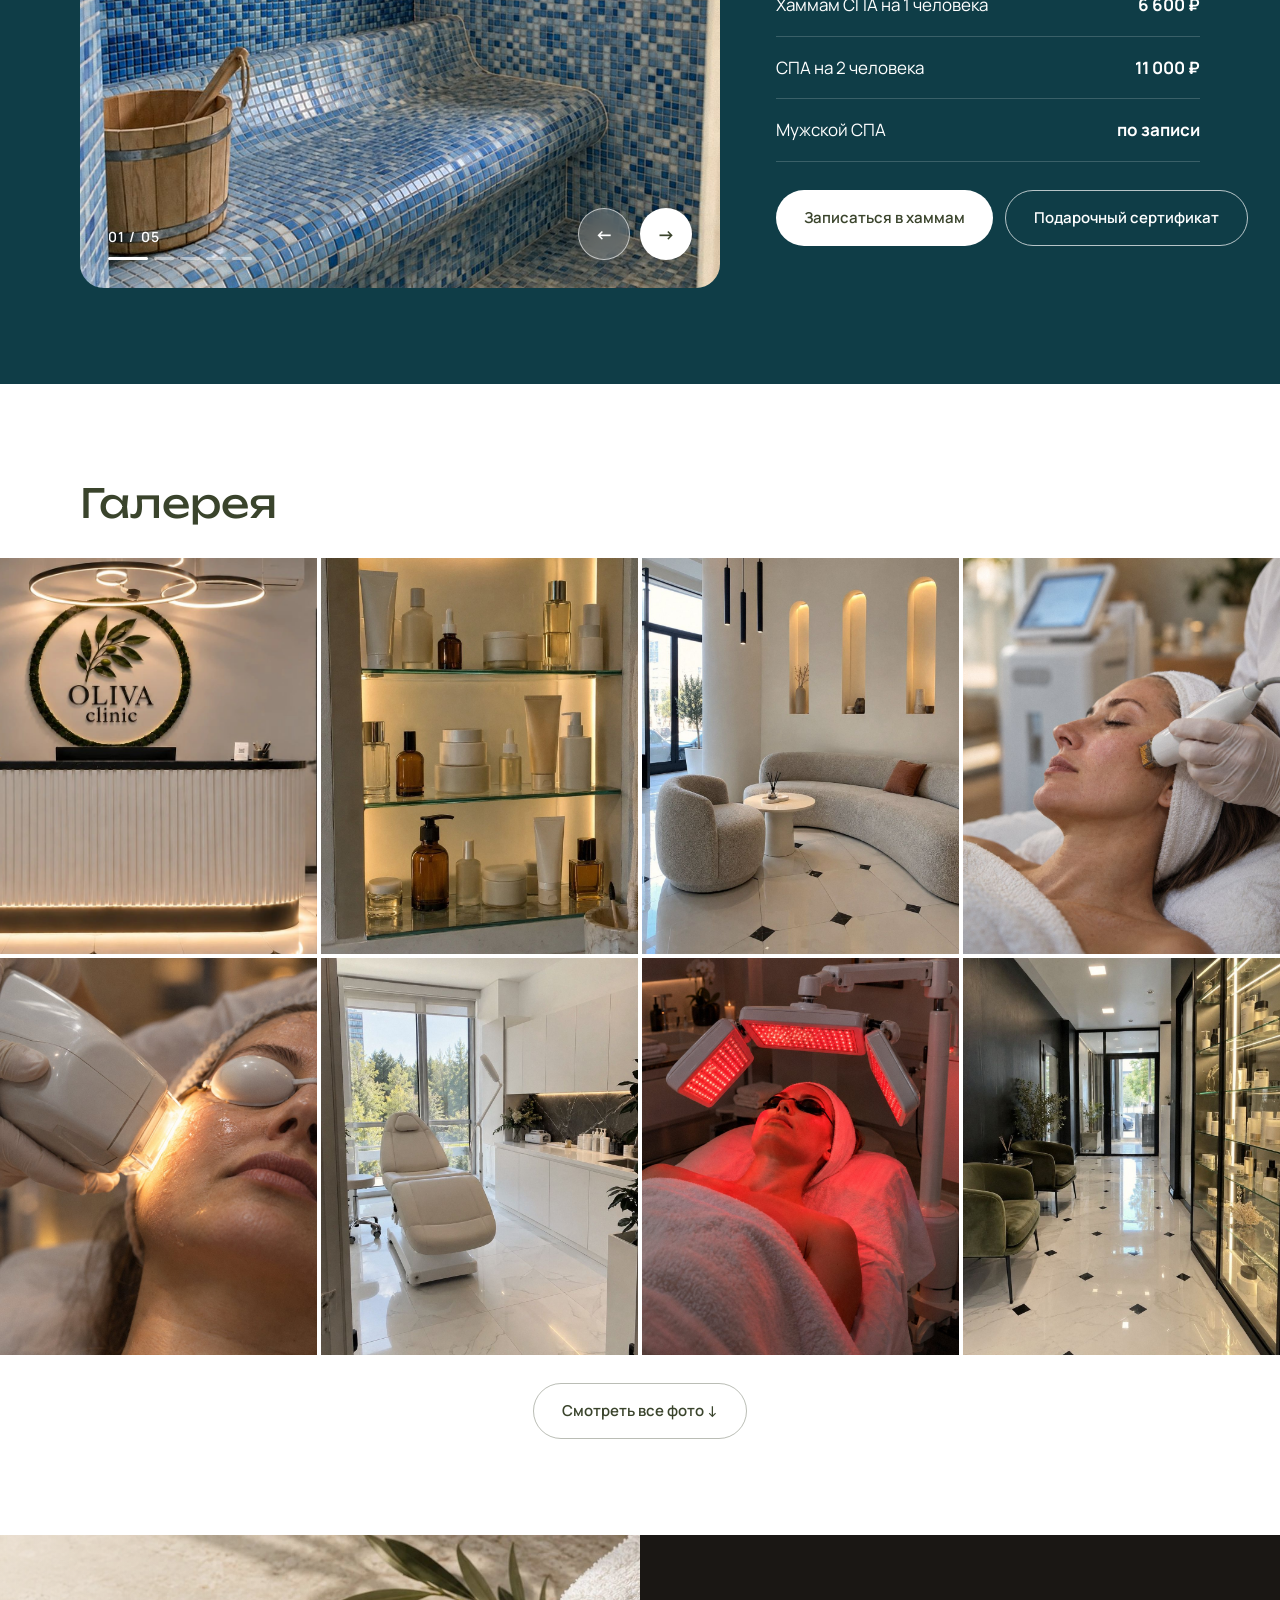
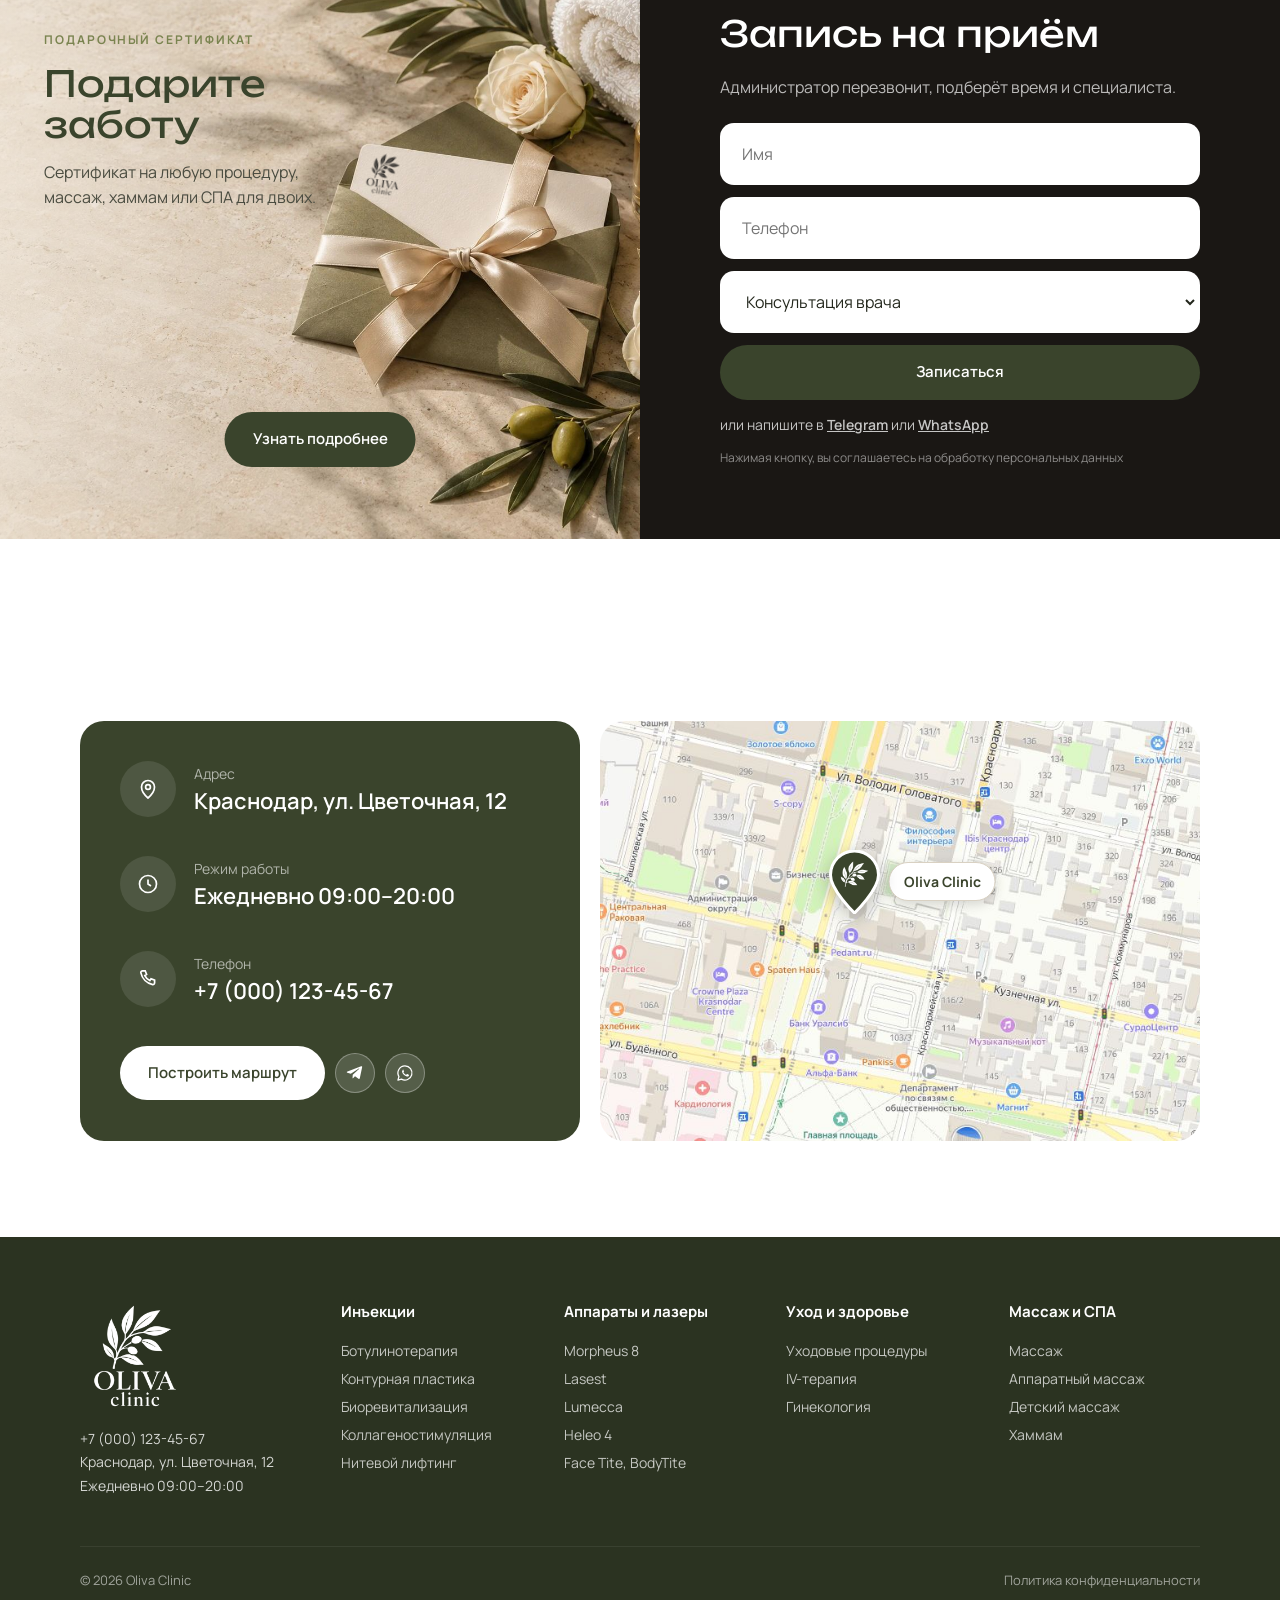
==== commit adf94e45: "Телефон: кнопка «Смотреть весь прайс» под карточками услуг Co-Authored-By: Claude Opus 5.5 <noreply@" ====
--- a/index.html
+++ b/index.html
@@ -8,7 +8,7 @@
 <link rel="icon" href="assets/img/oliva-mark-black.png">
 <link rel="preconnect" href="https://fonts.googleapis.com"><link rel="preconnect" href="https://fonts.gstatic.com" crossorigin>
 <link href="https://fonts.googleapis.com/css2?family=Manrope:wght@400;500;600;700;800&family=Unbounded:wght@400;700&family=Yeseva+One&family=Cormorant+Garamond:ital,wght@1,500&display=swap" rel="stylesheet">
-<link rel="stylesheet" href="assets/css/style.css?v=30">
+<link rel="stylesheet" href="assets/css/style.css?v=31">
 </head>
 <body>
 <div id="site-header"></div>
@@ -35,7 +35,7 @@
 
 <!-- SERVICES -->
 <section class="section" id="services"><div class="wrap">
-  <div class="svc-head rv"><h2 class="h2">Услуги</h2><a href="prices.html" class="btn btn-line">Смотреть весь прайс →</a></div>
+  <div class="svc-head rv"><h2 class="h2">Услуги</h2><a href="prices.html" class="btn btn-line svc-top">Смотреть весь прайс →</a></div>
   <div class="svc-grid">
     <a class="svc rv" href="category-injections.html"><img src="assets/img/svc-injections.jpg" alt=""><span class="cnt">51 услуга</span><h3>Инъекционная косметология</h3><ul><li>— Ботулинотерапия</li><li>— Контурная пластика</li><li>— Биоревитализация</li><li>— Мезотерапия</li><li>— Коллагеностимуляция</li><li>— Нитевой лифтинг</li></ul><span class="go">Перейти в раздел →</span></a>
     <a class="svc rv" href="prices.html#c-morpheus-8"><img src="assets/img/svc-apparatus.jpg" alt=""><span class="cnt">49 услуг</span><h3>Аппаратная и лазерная</h3><ul><li>— Morpheus 8</li><li>— Lasest — эндолифтинг</li><li>— Lumecca</li><li>— Heleo 4</li><li>— Face Tite, BodyTite</li></ul><span class="go">Перейти в раздел →</span></a>
@@ -44,6 +44,7 @@
     <a class="svc rv" href="prices.html#c-massazh"><img src="assets/img/svc-massage.jpg" alt=""><span class="cnt">39 услуг</span><h3>Массаж и СПА</h3><ul><li>— Массаж лица и тела</li><li>— R-Sleek, B-Flexy</li><li>— Детский массаж</li><li>— Хаммам</li></ul><span class="go">Перейти в раздел →</span></a>
     <a class="svc rv" href="prices.html#c-ginekologiya"><img src="assets/img/svc-gyn.jpg" alt=""><span class="cnt">23 услуги</span><h3>Гинекология</h3><ul><li>— Приём гинеколога</li><li>— Интимное омоложение</li><li>— Плазмотерапия</li></ul><span class="go">Перейти в раздел →</span></a>
   </div>
+  <a href="prices.html" class="btn btn-line svc-more">Смотреть весь прайс →</a>
 </div></section>
 
 <!-- PROMOS -->
@@ -191,7 +192,7 @@
 
 </main>
 <div id="site-footer"></div>
-<script src="assets/js/main.js?v=30"></script>
+<script src="assets/js/main.js?v=31"></script>
 <script>
 // reviews data
 const REV=[["Мария Соколова","17 сентября","Обожаю вашу клинику! То самое чувство — когда пришёл на процедуру и не беспокоишься, что что-то будет не так. Замечательные доктора и персонал, прекрасный сервис!","#D9E2D6"],["Анна Белова","12 сентября","Делала контурную пластику губ у Марины Андреевны, отличный специалист, всё подробно объяснила и рассказала, одним словом — волшебница! Результатом очень довольна!","#EBDCD5"],["Дарья Ким","3 сентября","На ресепшене встретил очень приветливый администратор. Получила качественную консультацию Ирины Сергеевны и Ольги Викторовны — всё подробно рассказали.","#E9DCC4"],["Ксения Орлова","20 августа","В клинике потрясающая атмосфера, вежливый персонал. Процедура прошла быстро и максимально комфортно. Очень жалею, что не обратилась сюда раньше.","#D9E2D6"],["Алина Миронова","14 августа","Очень понравилась клиника Oliva, делала контурную пластику губ, всё отлично, рекомендую!","#EBDCD5"],["Юлия Р.","12 августа","Первый раз делала ботулотоксин. Врач внимательный и ненавязчивый — подробно объяснил все этапы и дал чёткие рекомендации по уходу. В клинике чисто и уютно.","#E9DCC4"],["Ева Лаптева","8 августа","Очень вежливый персонал! В клинике эстетика во всём, стильный интерьер, удобное расположение. Сразу попадаешь в сказку, и здесь за тебя берутся профессионалы!","#D9E2D6"],["Полина Смирнова","28 июля","Прекрасная клиника! Замечательный врач! Процедуру сделали просто шикарно! Приду обязательно ещё ♥","#EBDCD5"],["Елена Васильева","28 июля","Была на процедуре «Ботулинотерапия». У Ирины Сергеевны «лёгкая рука», атмосфера приятная. Эффект потрясающий — лицо свежее, отдохнувшее, кожа гладкая.","#E9DCC4"],["Светлана Н.","25 июня","Во время ожидания предлагают напитки: чай, соки, кофе. Ольга проконсультировала, провела процедуру, дала рекомендации. Очень понравилось и отношение, и результат.","#D9E2D6"]];
--- a/assets/css/style.css
+++ b/assets/css/style.css
@@ -116,6 +116,7 @@
 /* ---------- services ---------- */
 .svc-head{display:flex;justify-content:space-between;align-items:flex-end;margin-bottom:40px}
 .svc-grid{display:grid;grid-template-columns:repeat(3,1fr);gap:20px}
+.svc-more{display:none}
 .svc{position:relative;height:460px;border-radius:var(--radius);overflow:hidden;color:#fff;display:flex;flex-direction:column;justify-content:flex-end;padding:28px;isolation:isolate}
 .svc img{position:absolute;inset:0;width:100%;height:100%;object-fit:cover;z-index:-2;transition:transform .8s ease}
 .svc::before{content:'';position:absolute;inset:0;z-index:-1;background:linear-gradient(180deg,rgba(11,23,18,0) 45%,rgba(11,23,18,.72));transition:background .4s}
@@ -488,6 +489,8 @@
   .ribbon{padding:14px 0}.ribbon span{font-size:11px}
   .svc-head{flex-direction:column;align-items:flex-start;gap:12px;margin-bottom:24px}
   .svc-grid{grid-template-columns:1fr 1fr;gap:10px}
+  .svc-top{display:none}
+  .svc-more{display:flex;justify-content:center;width:100%;margin-top:20px}
   .svc{height:220px;padding:14px;border-radius:16px}
   .svc h3{font-size:14px}
   .svc .cnt{font-size:10px}
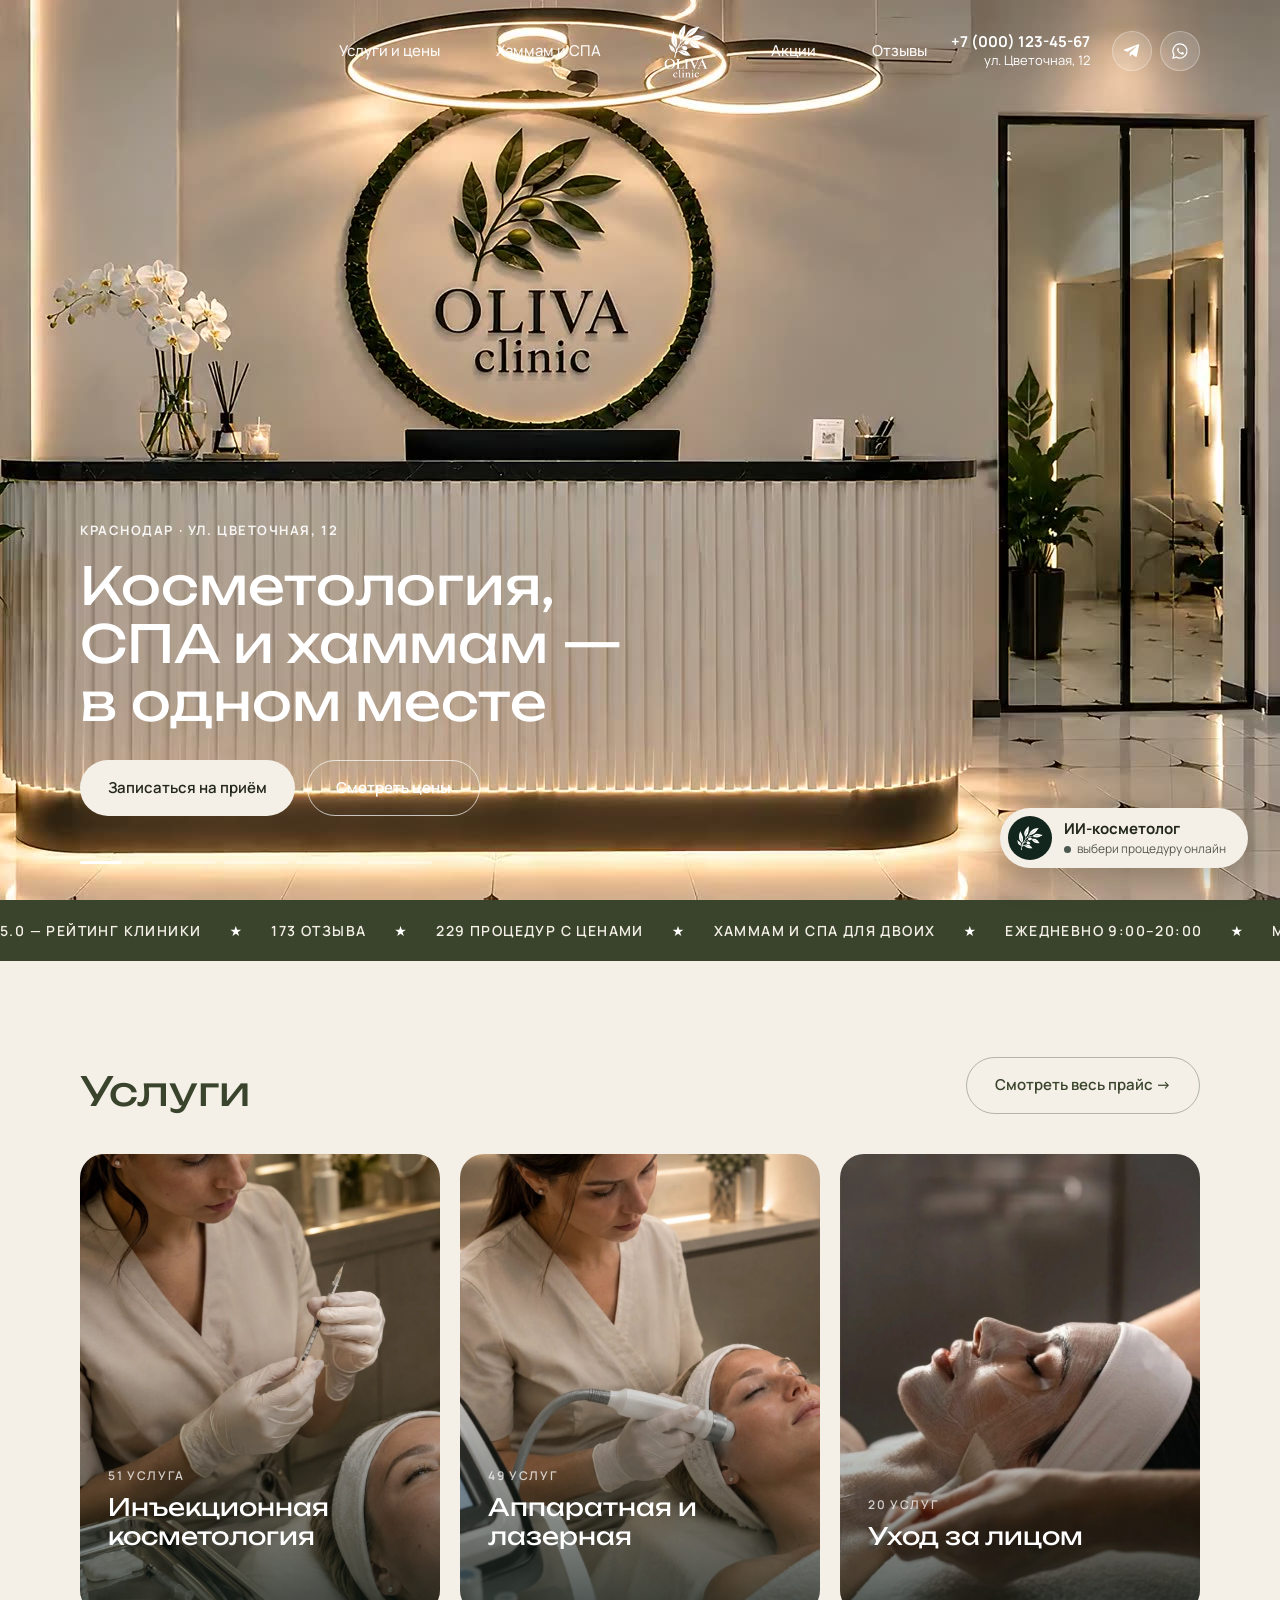
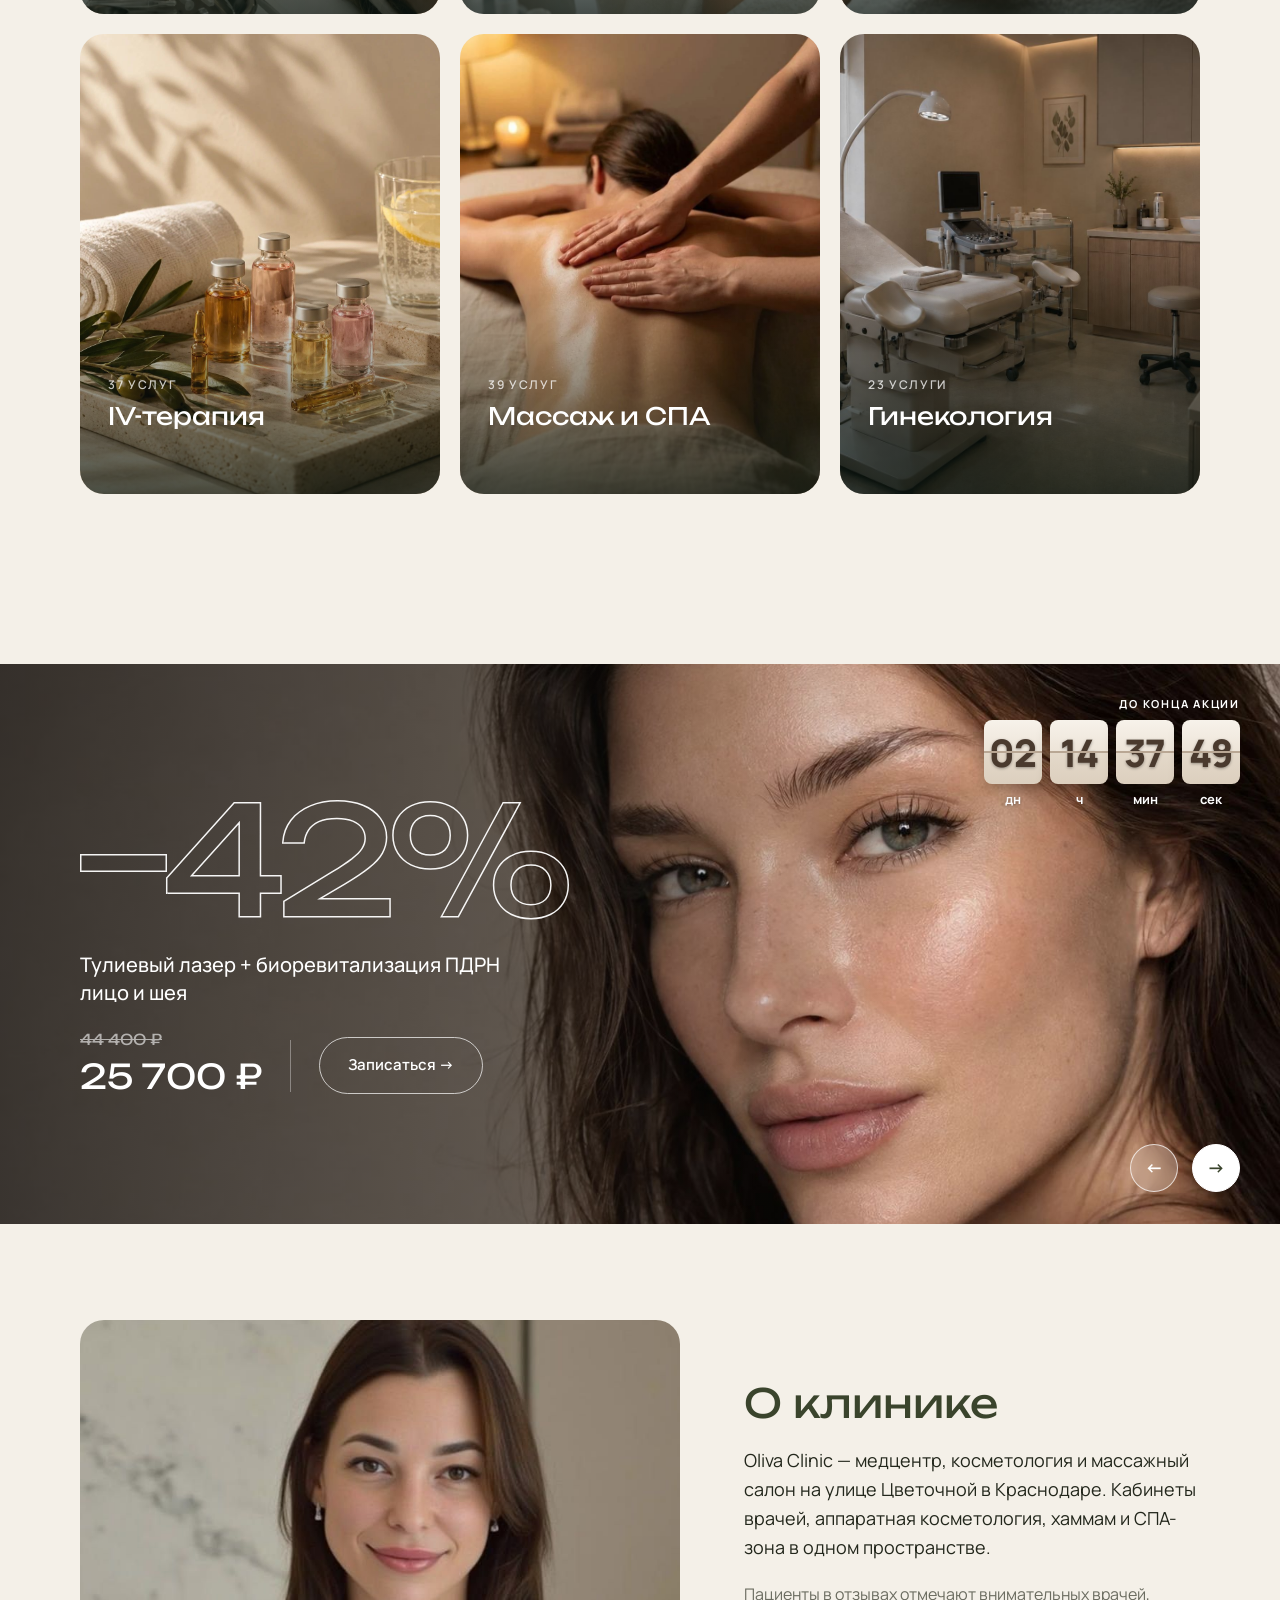
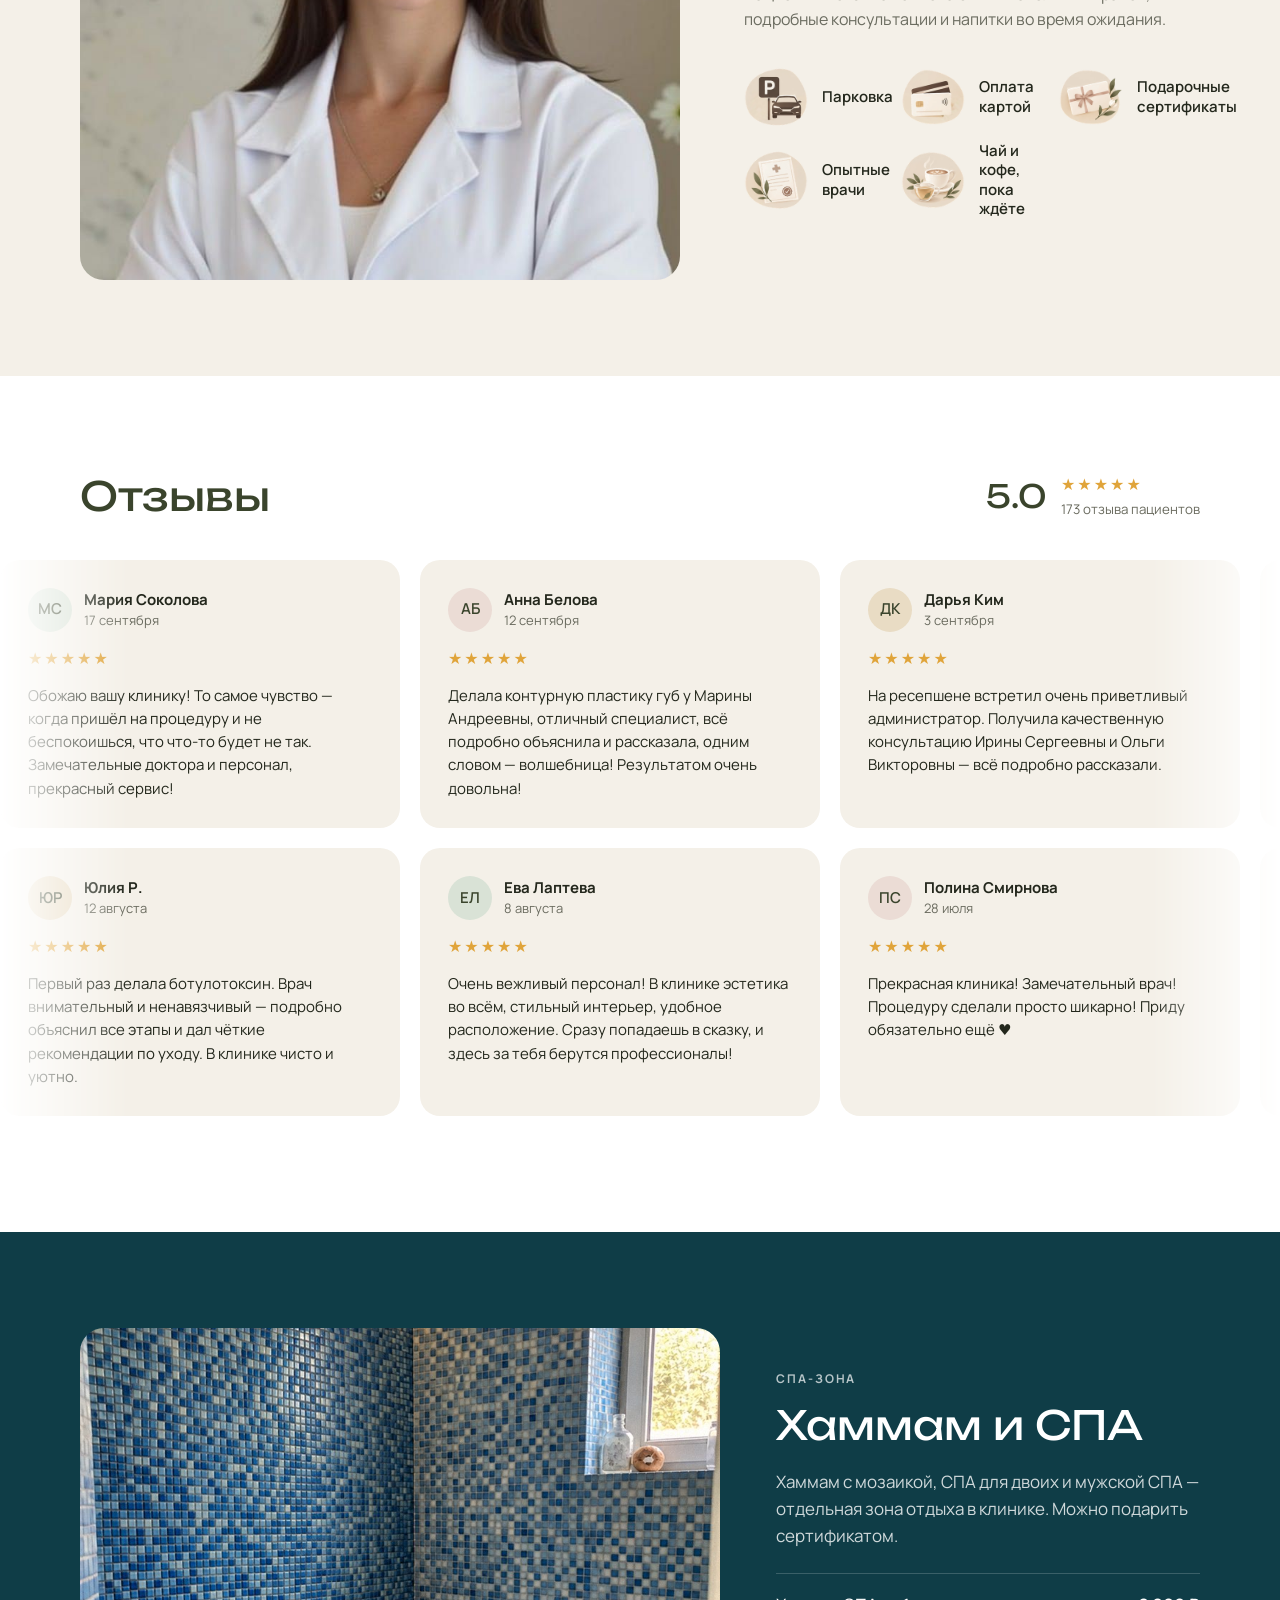
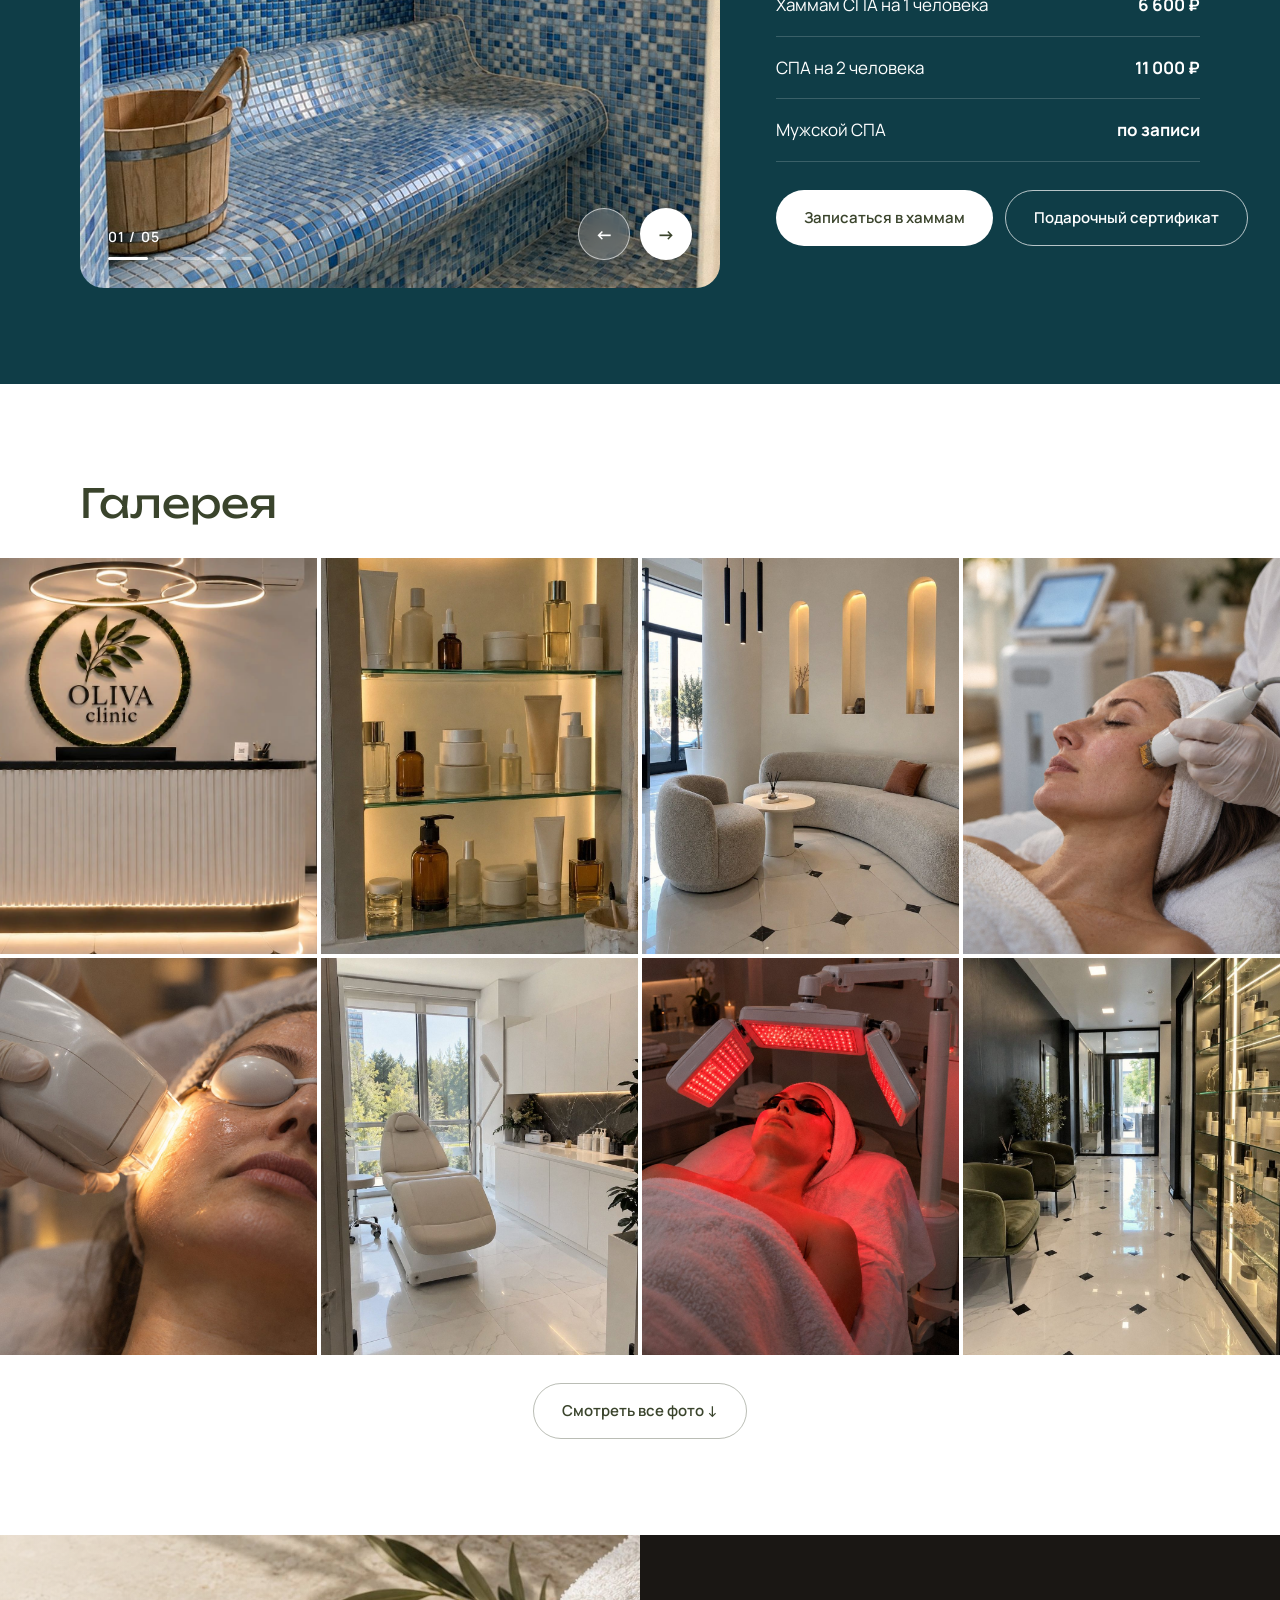
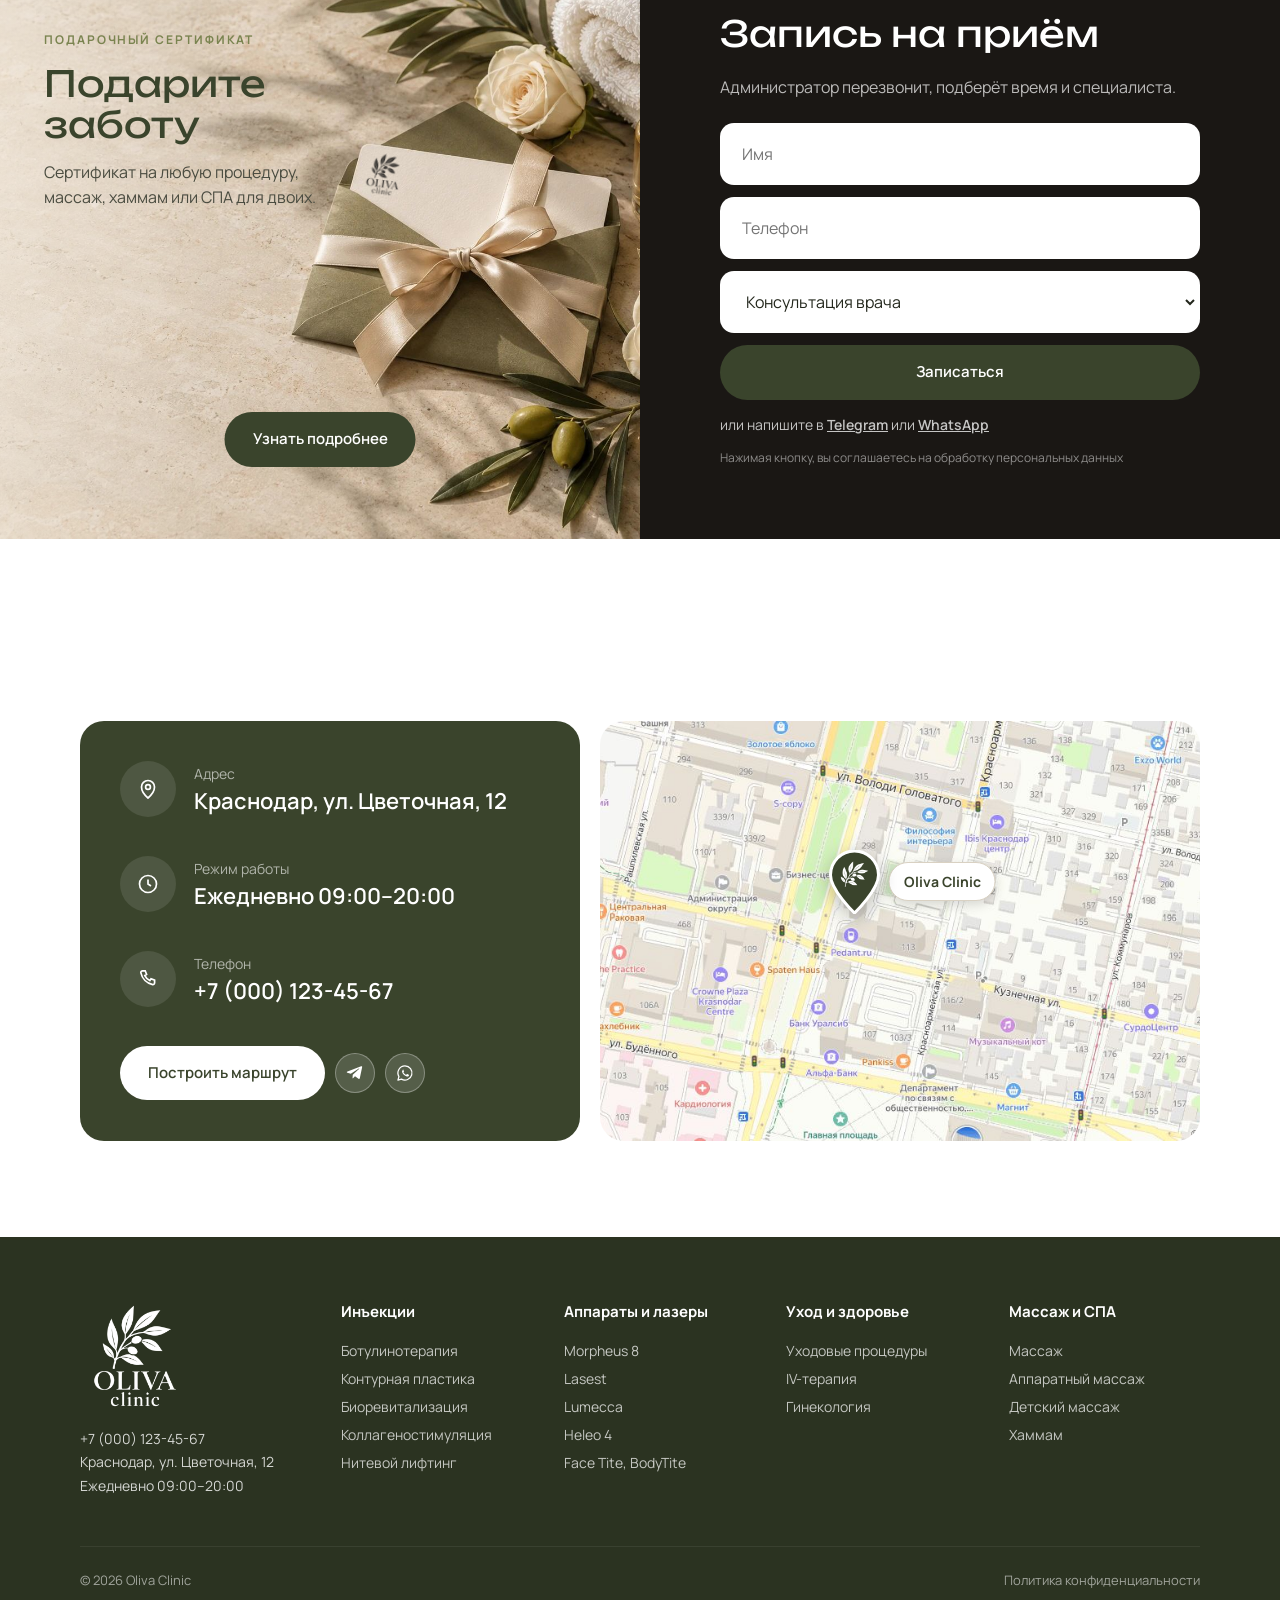
==== commit a6f5e514: "Сайт закрыт от поисковиков, «Медицинская лицензия» заменена на «Опытные врачи» Co-Authored-By: Claud" ====
--- a/index.html
+++ b/index.html
@@ -3,6 +3,7 @@
 <head>
 <meta charset="utf-8">
 <meta name="viewport" content="width=device-width, initial-scale=1">
+<meta name="robots" content="noindex, nofollow">
 <title>OLIVA clinic — косметология, СПА и хаммам</title>
 <meta name="description" content="Демонстрационный сайт эстетической клиники OLIVA: косметология, аппаратные процедуры, хаммам и СПА.">
 <link rel="icon" href="assets/img/oliva-mark-black.png">
@@ -92,7 +93,7 @@
       <div><img src="assets/img/ic-parking.png" alt="">Парковка</div>
       <div><img src="assets/img/ic-card.png" alt="">Оплата картой</div>
       <div><img src="assets/img/ic-gift.png" alt="">Подарочные сертификаты</div>
-      <div><img src="assets/img/ic-license.png" alt="">Медицинская лицензия</div>
+      <div><img src="assets/img/ic-license.png" alt="">Опытные врачи</div>
       <div><img src="assets/img/ic-coffee.png" alt="">Чай и кофе, пока ждёте</div>
     </div>
   </div>
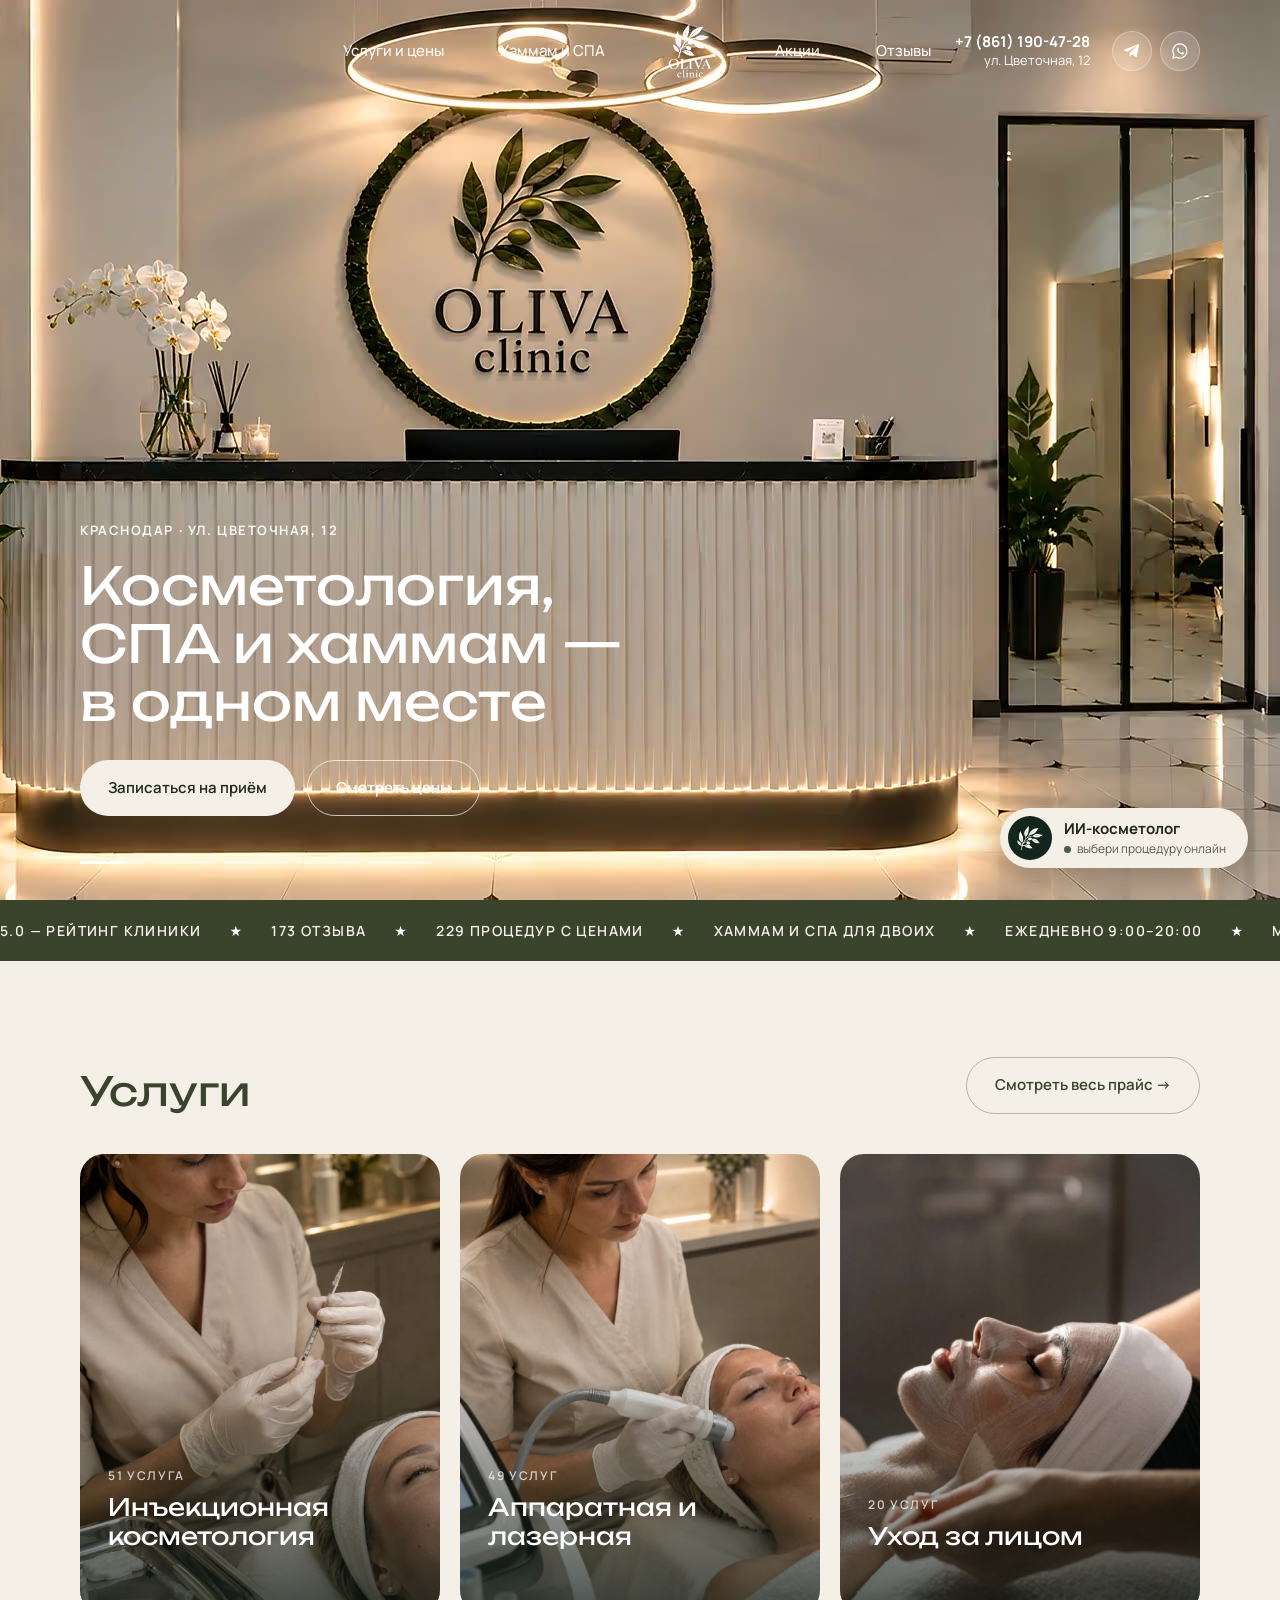
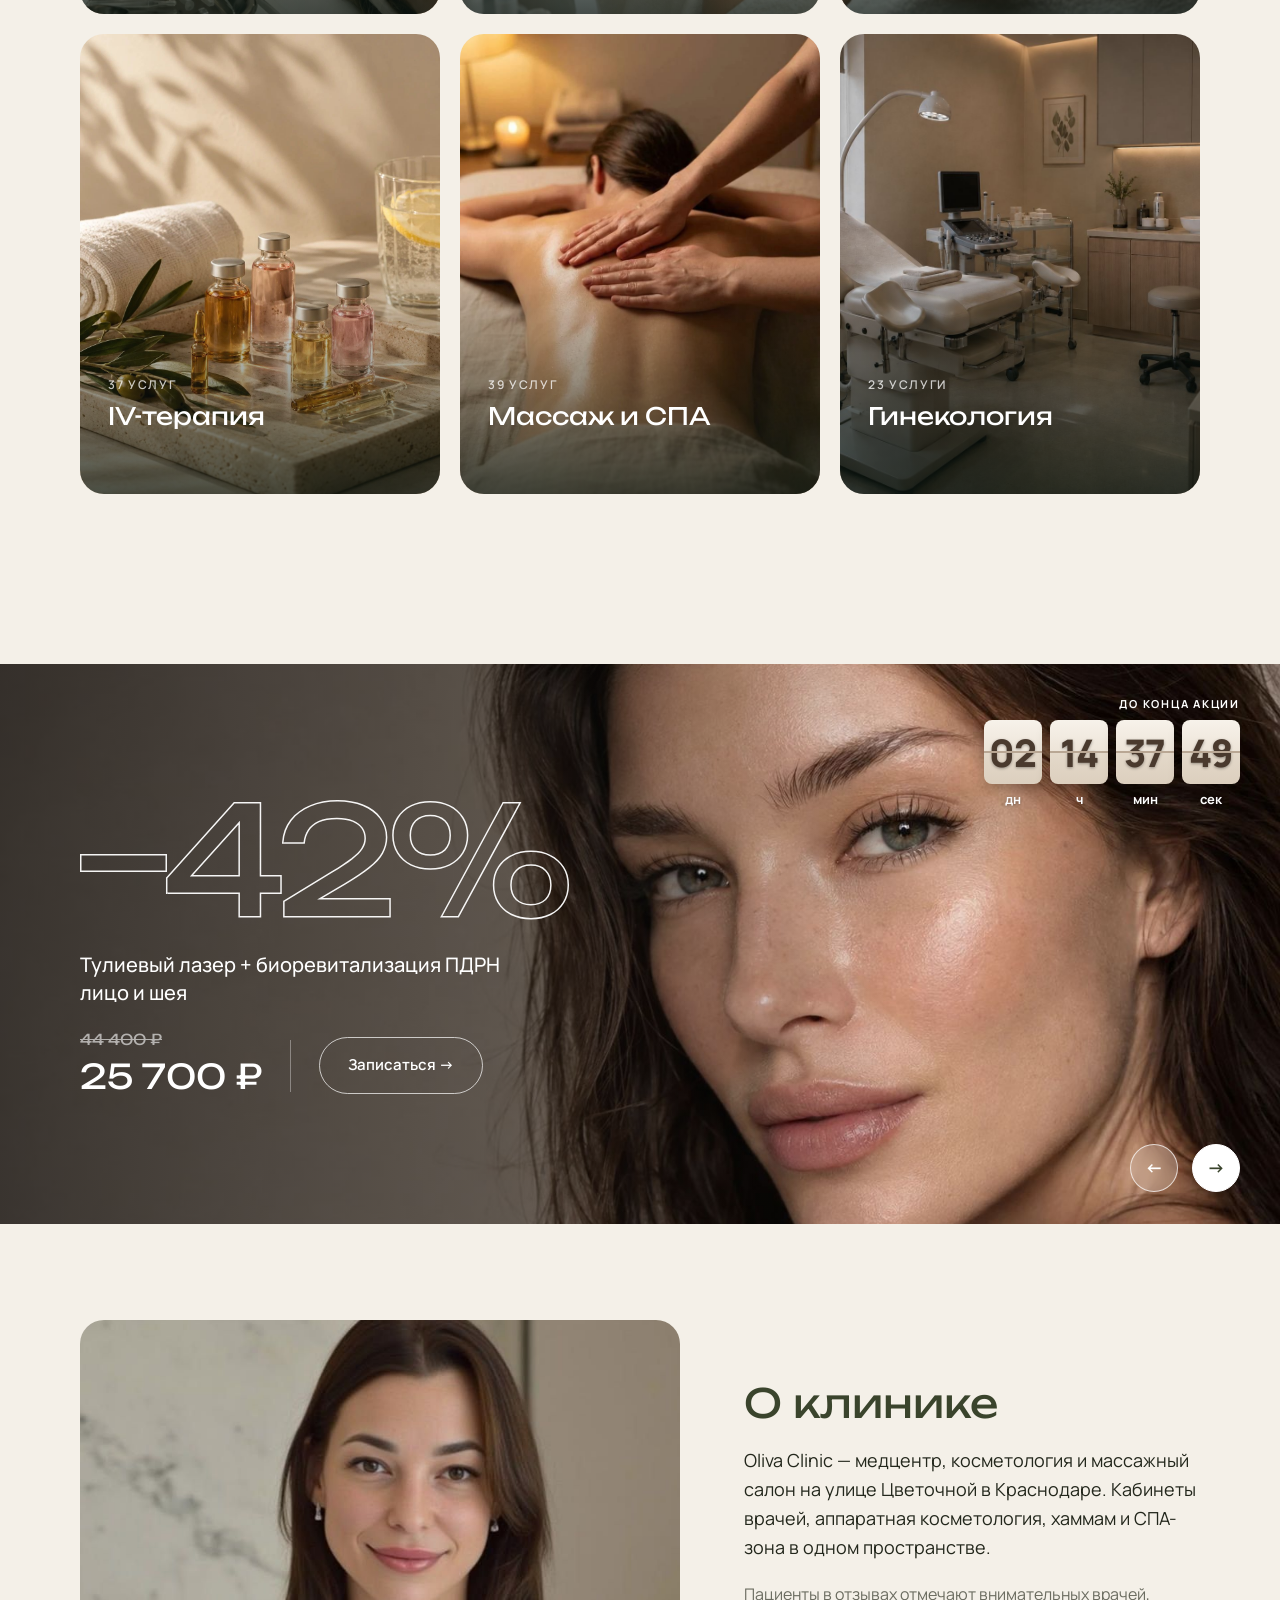
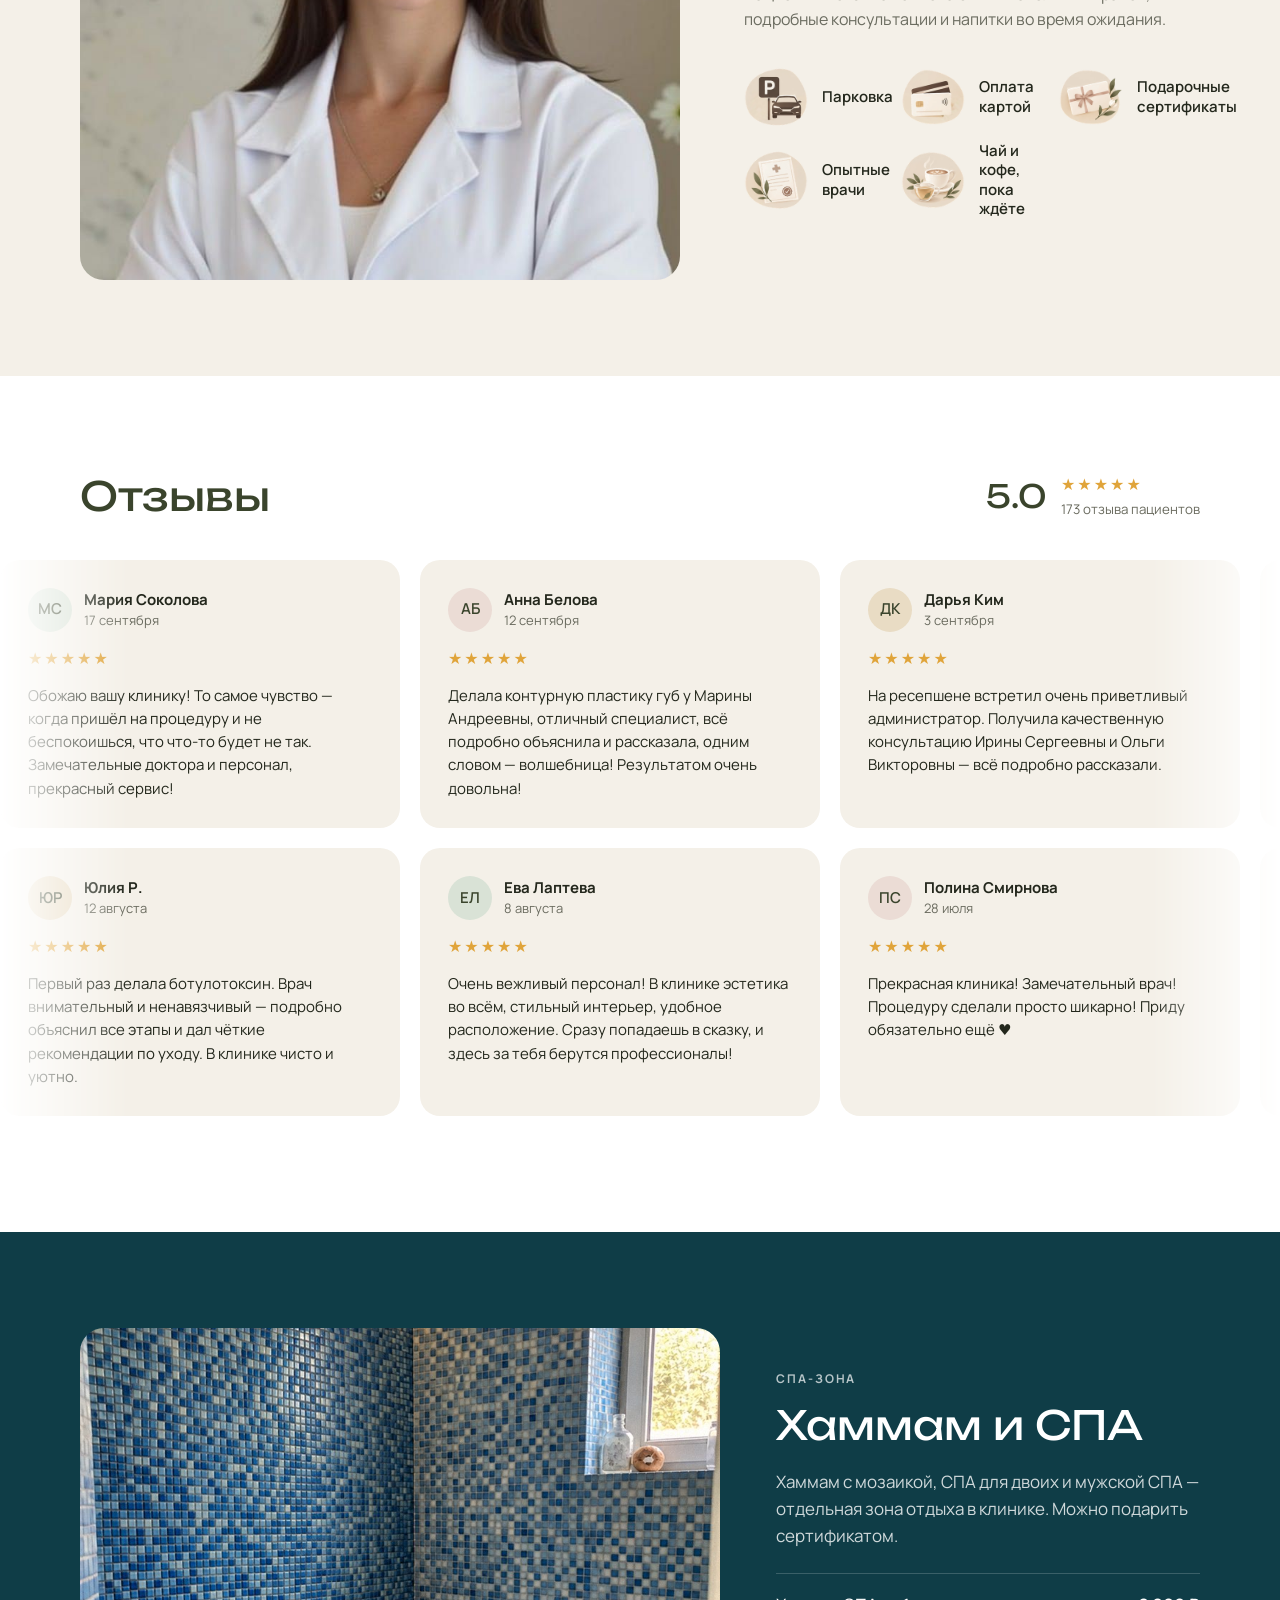
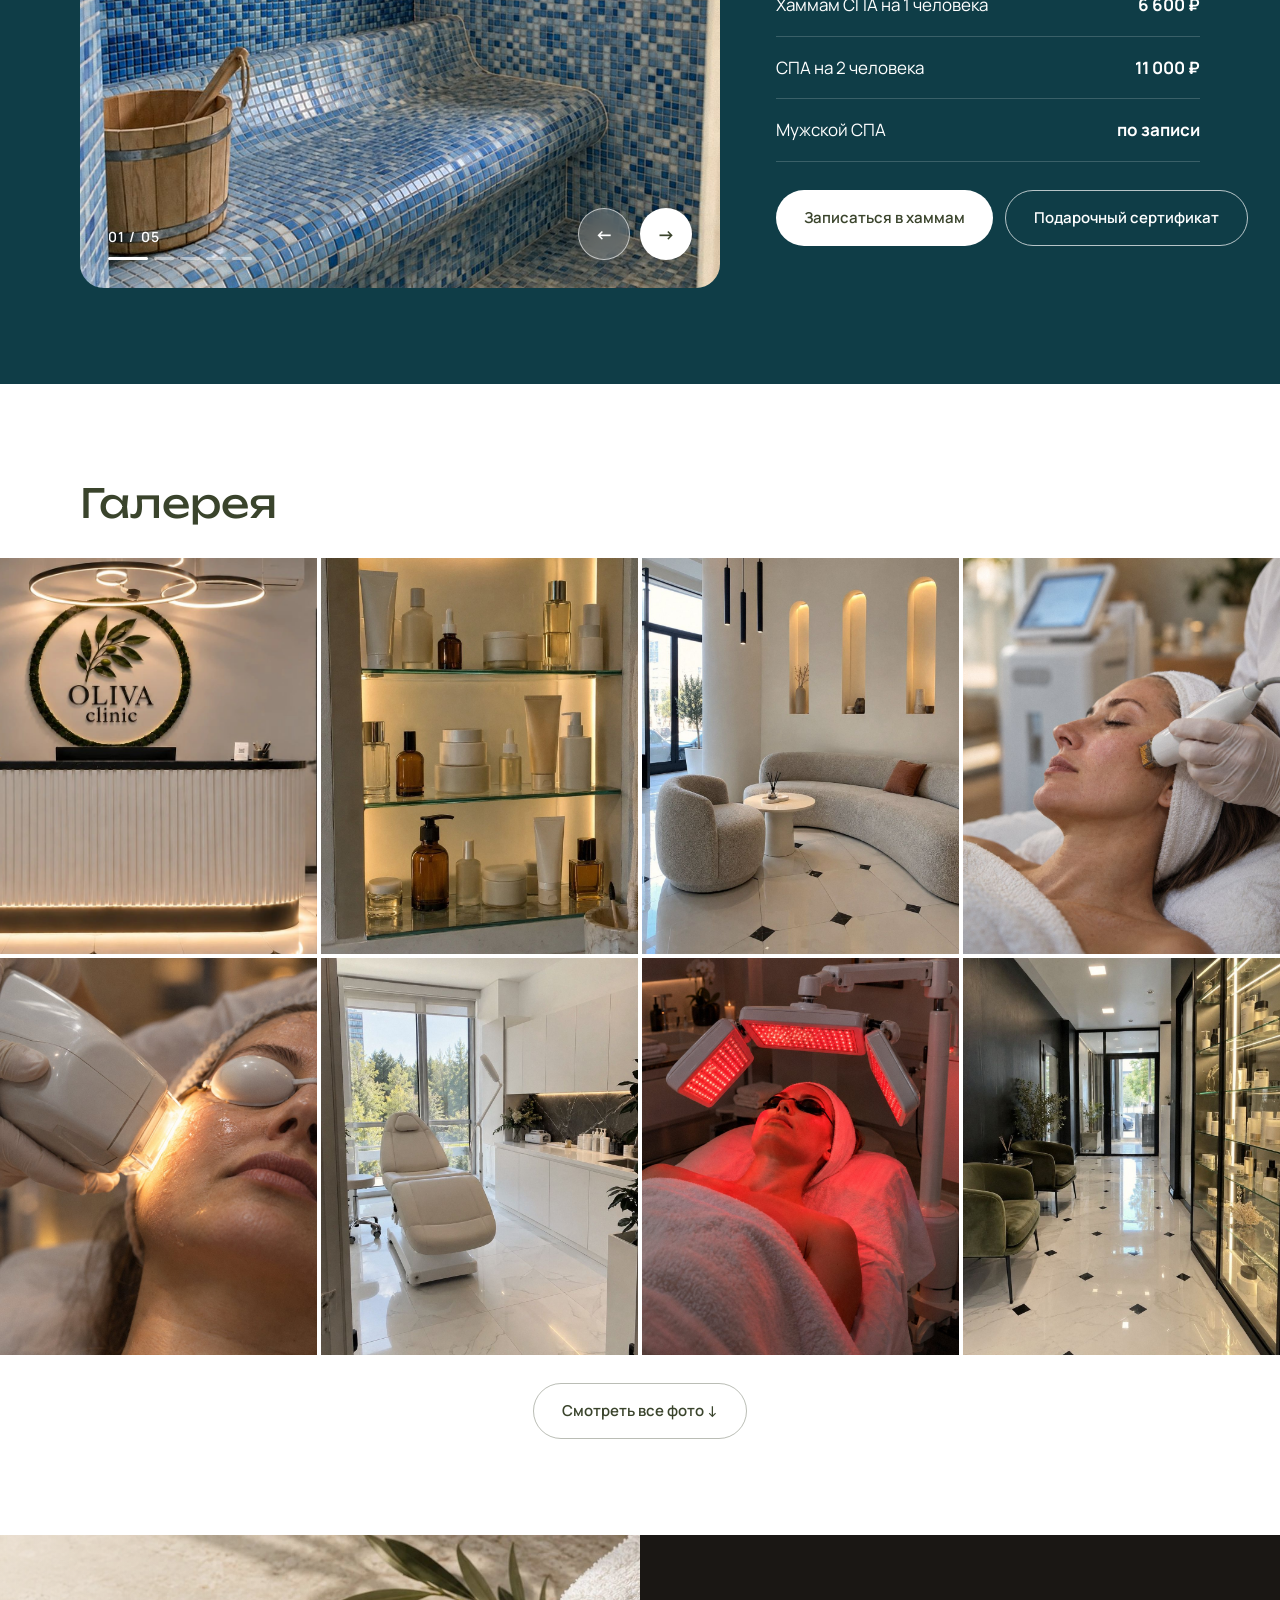
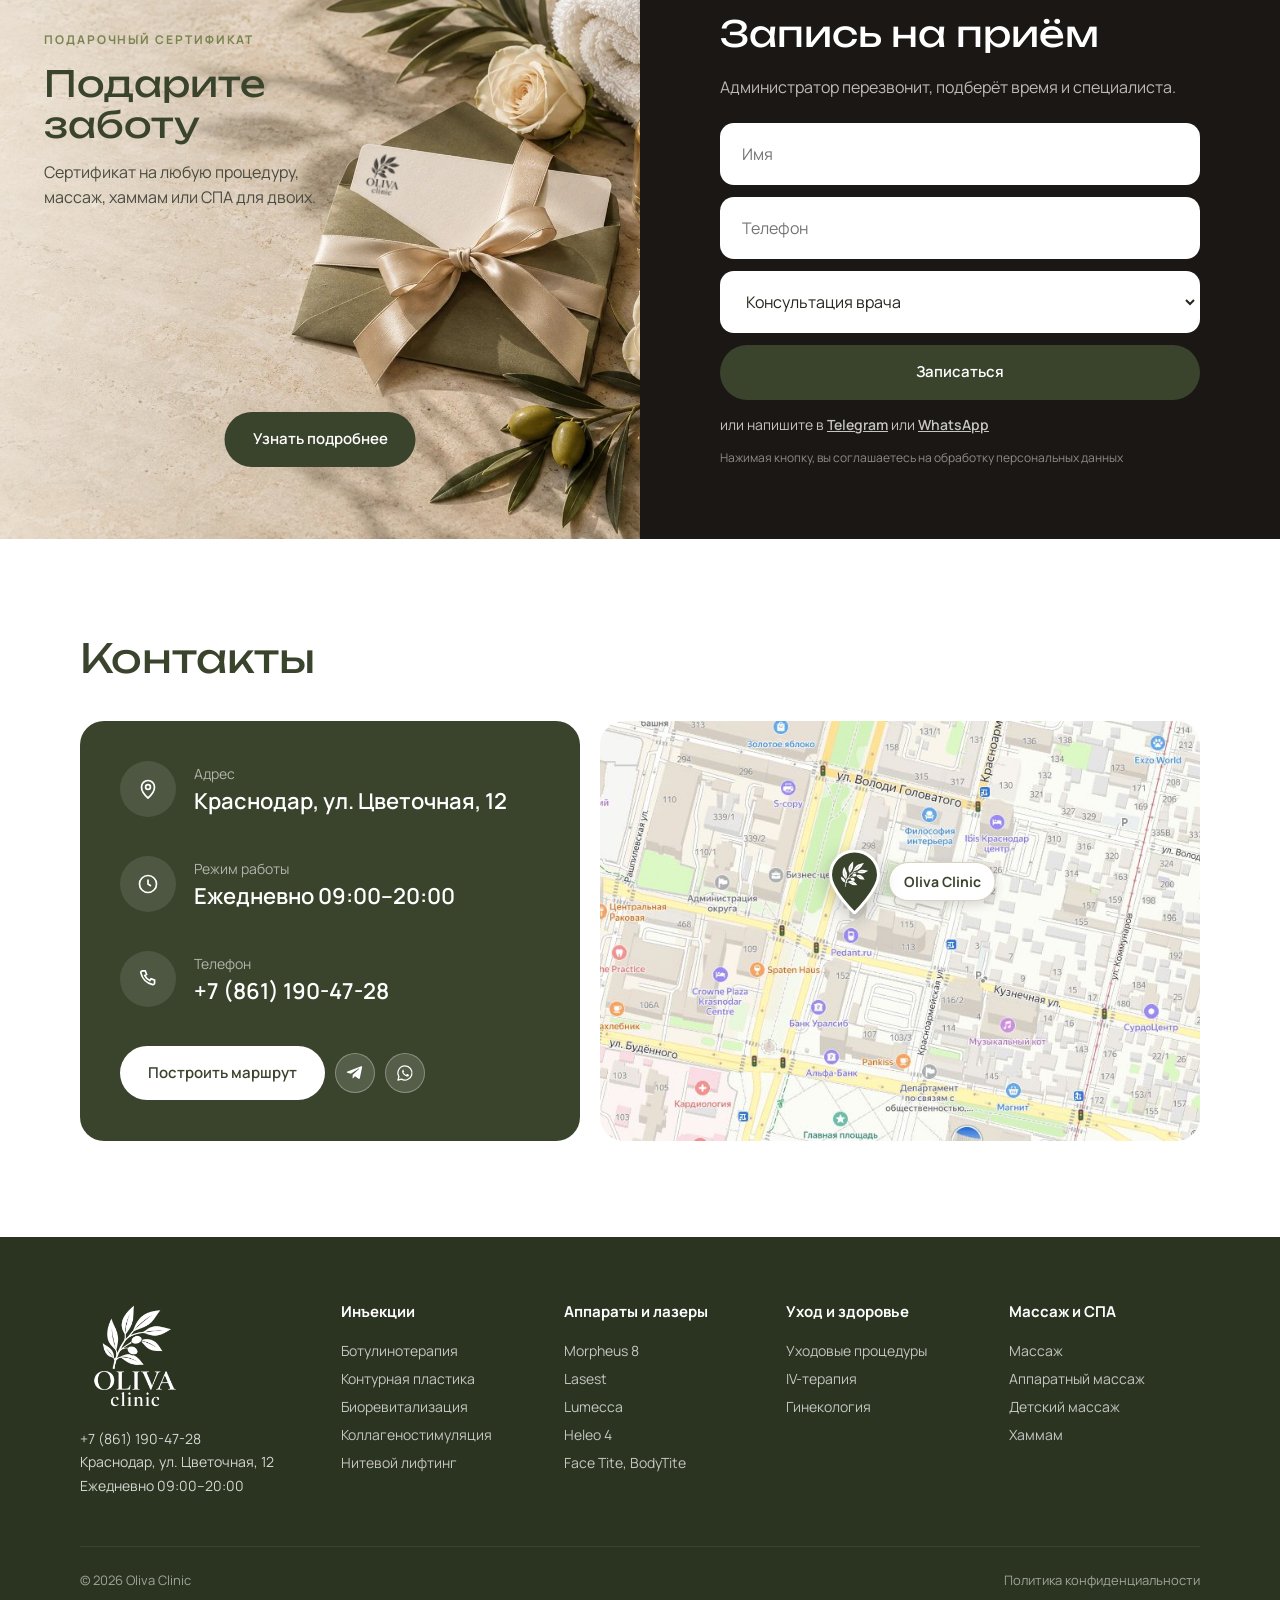
==== commit 0c66186a: "Телефон-заглушка: правдоподобный городской номер Краснодара, которого не существует Co-Authored-By: " ====
--- a/index.html
+++ b/index.html
@@ -9,7 +9,7 @@
 <link rel="icon" href="assets/img/oliva-mark-black.png">
 <link rel="preconnect" href="https://fonts.googleapis.com"><link rel="preconnect" href="https://fonts.gstatic.com" crossorigin>
 <link href="https://fonts.googleapis.com/css2?family=Manrope:wght@400;500;600;700;800&family=Unbounded:wght@400;700&family=Yeseva+One&family=Cormorant+Garamond:ital,wght@1,500&display=swap" rel="stylesheet">
-<link rel="stylesheet" href="assets/css/style.css?v=31">
+<link rel="stylesheet" href="assets/css/style.css?v=32">
 </head>
 <body>
 <div id="site-header"></div>
@@ -184,7 +184,7 @@
     <div class="ccard rv">
       <div class="citem"><span class="ic"><svg viewBox="0 0 24 24"><path d="M12 21s-6.5-5.6-6.5-11a6.5 6.5 0 0 1 13 0c0 5.4-6.5 11-6.5 11z"/><circle cx="12" cy="10" r="2.4"/></svg></span><div><small>Адрес</small><b>Краснодар, ул. Цветочная, 12</b></div></div>
       <div class="citem"><span class="ic"><svg viewBox="0 0 24 24"><circle cx="12" cy="12" r="8.5"/><path d="M12 7.5V12l3 2"/></svg></span><div><small>Режим работы</small><b>Ежедневно 09:00–20:00</b></div></div>
-      <div class="citem"><span class="ic"><svg viewBox="0 0 24 24"><path d="M6.6 3.8h2.6l1.4 3.6-1.8 1.2a11 11 0 0 0 5 5l1.2-1.8 3.6 1.4v2.6a1.8 1.8 0 0 1-1.9 1.8A15.4 15.4 0 0 1 4.8 5.7 1.8 1.8 0 0 1 6.6 3.8z"/></svg></span><div><small>Телефон</small><b><a href="tel:+70001234567">+7 (000) 123-45-67</a></b></div></div>
+      <div class="citem"><span class="ic"><svg viewBox="0 0 24 24"><path d="M6.6 3.8h2.6l1.4 3.6-1.8 1.2a11 11 0 0 0 5 5l1.2-1.8 3.6 1.4v2.6a1.8 1.8 0 0 1-1.9 1.8A15.4 15.4 0 0 1 4.8 5.7 1.8 1.8 0 0 1 6.6 3.8z"/></svg></span><div><small>Телефон</small><b><a href="tel:+78611904728">+7 (861) 190-47-28</a></b></div></div>
       <div class="btns"><a href="https://yandex.ru/maps/?text=Краснодар" target="_blank" rel="noopener" class="btn btn-white">Построить маршрут</a><a class="soc" href="https://t.me/oliva_clinic_bot" target="_blank" rel="noopener" aria-label="Telegram"><svg viewBox="0 0 24 24"><path d="M21.5 4.2 18.4 19c-.2 1-.9 1.3-1.7.8l-4.7-3.5-2.3 2.2c-.3.3-.5.5-1 .5l.3-4.8 8.7-7.9c.4-.3-.1-.5-.6-.2L6.4 12.9 1.8 11.5c-1-.3-1-1 .2-1.5L20.2 3c.8-.3 1.6.2 1.3 1.2z"/></svg></a><a class="soc" href="https://wa.me/79010972164" target="_blank" rel="noopener" aria-label="WhatsApp"><svg viewBox="0 0 24 24"><path d="M12 2.6a9.4 9.4 0 0 0-8.1 14.2L2.6 21.4l4.7-1.2A9.4 9.4 0 1 0 12 2.6z" fill="none" stroke="#fff" stroke-width="1.7" stroke-linejoin="round"/><path d="M9.2 7.4c.2 0 .5 0 .6.4l.8 1.9c.1.2 0 .4-.1.6l-.5.6c-.1.1-.2.3 0 .5.4.8 1 1.5 1.7 2 .5.4 1 .7 1.6.9.2.1.4 0 .5-.1l.7-.8c.2-.2.4-.2.6-.1l1.8.9c.2.1.4.2.4.4 0 .6-.2 1.2-.7 1.6-.6.5-1.4.7-2.2.5-1.5-.4-2.9-1.2-4-2.3-1-1-1.9-2.2-2.3-3.6-.3-.9 0-1.9.7-2.6.2-.3.4-.4.6-.4z" fill="#fff"/></svg></a></div>
     </div>
     <div class="map rv"><img src="assets/img/map.jpg" alt="Карта"><div class="pin"><svg class="drop" viewBox="0 0 52 64"><path d="M26 63C26 63 50 40 50 25A24 24 0 0 0 2 25C2 40 26 63 26 63Z" fill="#3A442C" stroke="#fff" stroke-width="3"/><image href="assets/img/oliva-mark-white.png" x="11" y="9" width="30" height="30"/></svg><span class="chip">Oliva Clinic</span></div></div>
@@ -193,7 +193,7 @@
 
 </main>
 <div id="site-footer"></div>
-<script src="assets/js/main.js?v=31"></script>
+<script src="assets/js/main.js?v=32"></script>
 <script>
 // reviews data
 const REV=[["Мария Соколова","17 сентября","Обожаю вашу клинику! То самое чувство — когда пришёл на процедуру и не беспокоишься, что что-то будет не так. Замечательные доктора и персонал, прекрасный сервис!","#D9E2D6"],["Анна Белова","12 сентября","Делала контурную пластику губ у Марины Андреевны, отличный специалист, всё подробно объяснила и рассказала, одним словом — волшебница! Результатом очень довольна!","#EBDCD5"],["Дарья Ким","3 сентября","На ресепшене встретил очень приветливый администратор. Получила качественную консультацию Ирины Сергеевны и Ольги Викторовны — всё подробно рассказали.","#E9DCC4"],["Ксения Орлова","20 августа","В клинике потрясающая атмосфера, вежливый персонал. Процедура прошла быстро и максимально комфортно. Очень жалею, что не обратилась сюда раньше.","#D9E2D6"],["Алина Миронова","14 августа","Очень понравилась клиника Oliva, делала контурную пластику губ, всё отлично, рекомендую!","#EBDCD5"],["Юлия Р.","12 августа","Первый раз делала ботулотоксин. Врач внимательный и ненавязчивый — подробно объяснил все этапы и дал чёткие рекомендации по уходу. В клинике чисто и уютно.","#E9DCC4"],["Ева Лаптева","8 августа","Очень вежливый персонал! В клинике эстетика во всём, стильный интерьер, удобное расположение. Сразу попадаешь в сказку, и здесь за тебя берутся профессионалы!","#D9E2D6"],["Полина Смирнова","28 июля","Прекрасная клиника! Замечательный врач! Процедуру сделали просто шикарно! Приду обязательно ещё ♥","#EBDCD5"],["Елена Васильева","28 июля","Была на процедуре «Ботулинотерапия». У Ирины Сергеевны «лёгкая рука», атмосфера приятная. Эффект потрясающий — лицо свежее, отдохнувшее, кожа гладкая.","#E9DCC4"],["Светлана Н.","25 июня","Во время ожидания предлагают напитки: чай, соки, кофе. Ольга проконсультировала, провела процедуру, дала рекомендации. Очень понравилось и отношение, и результат.","#D9E2D6"]];
